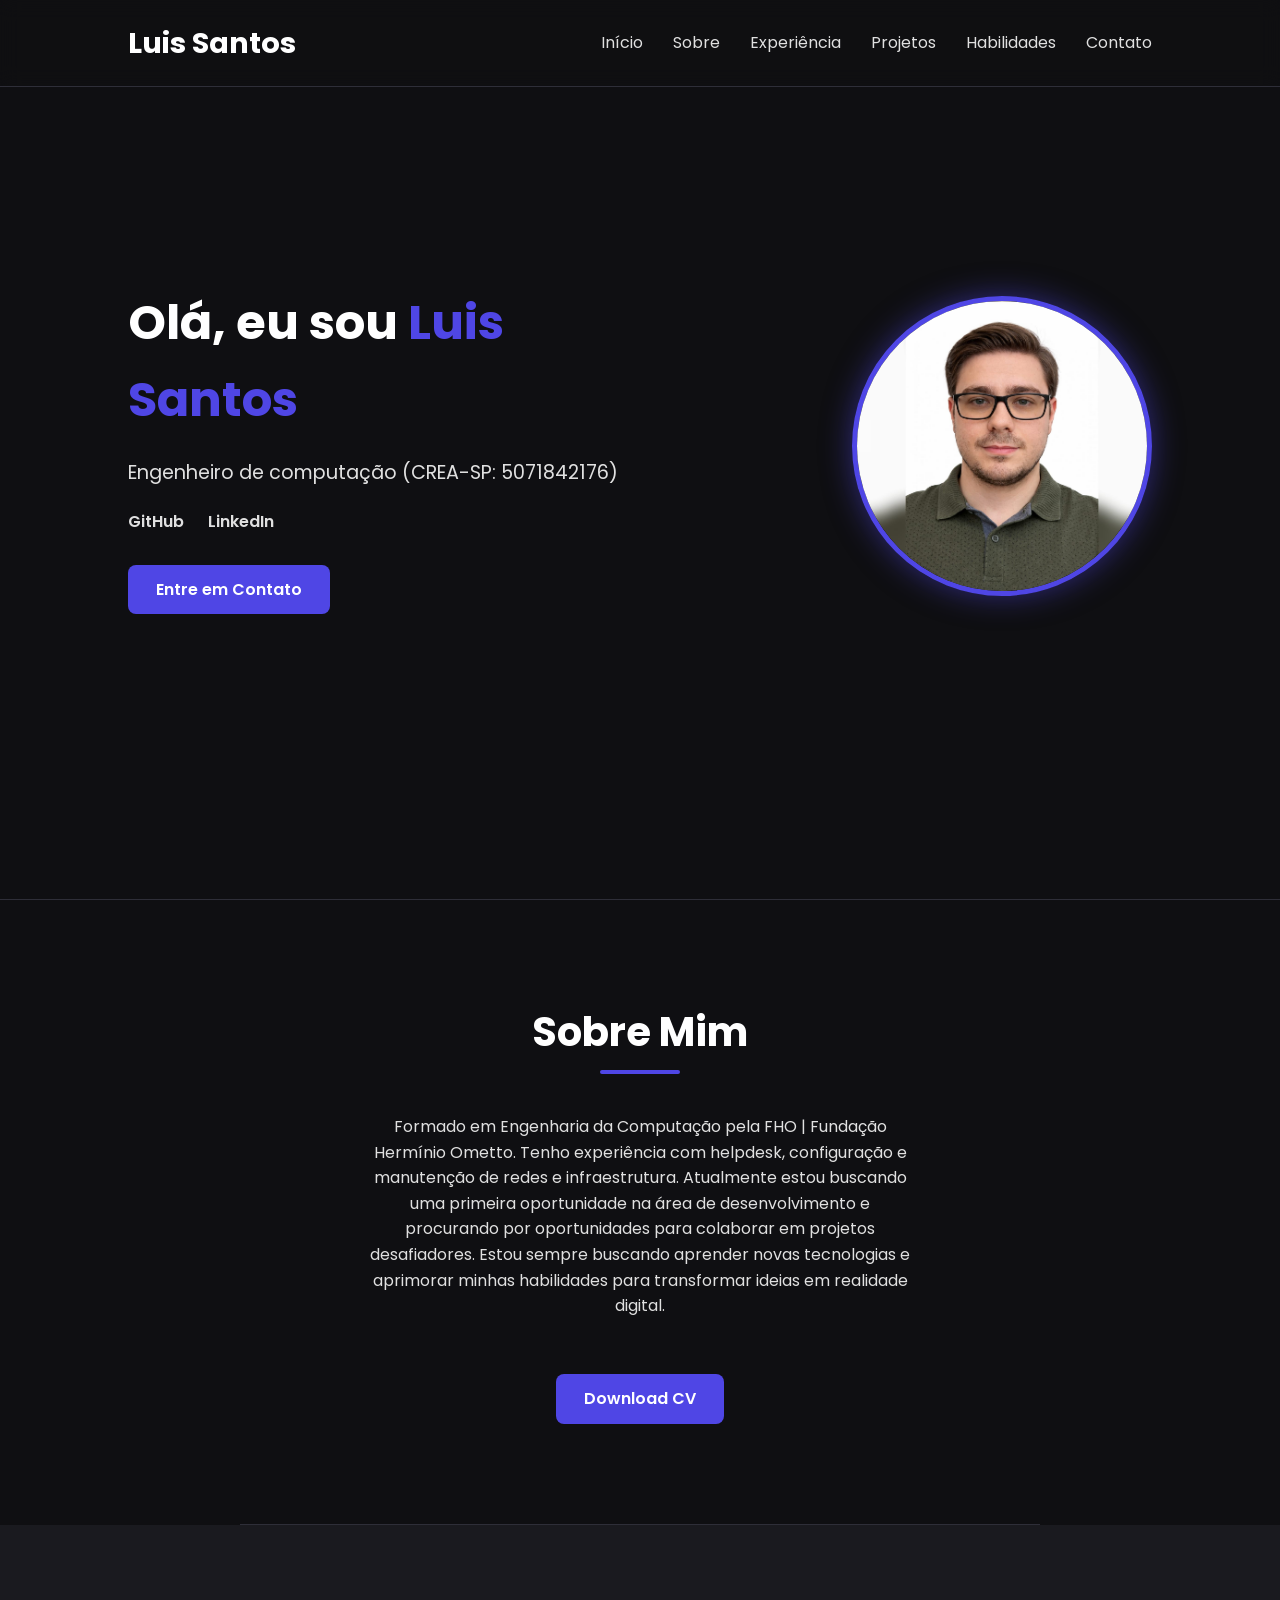
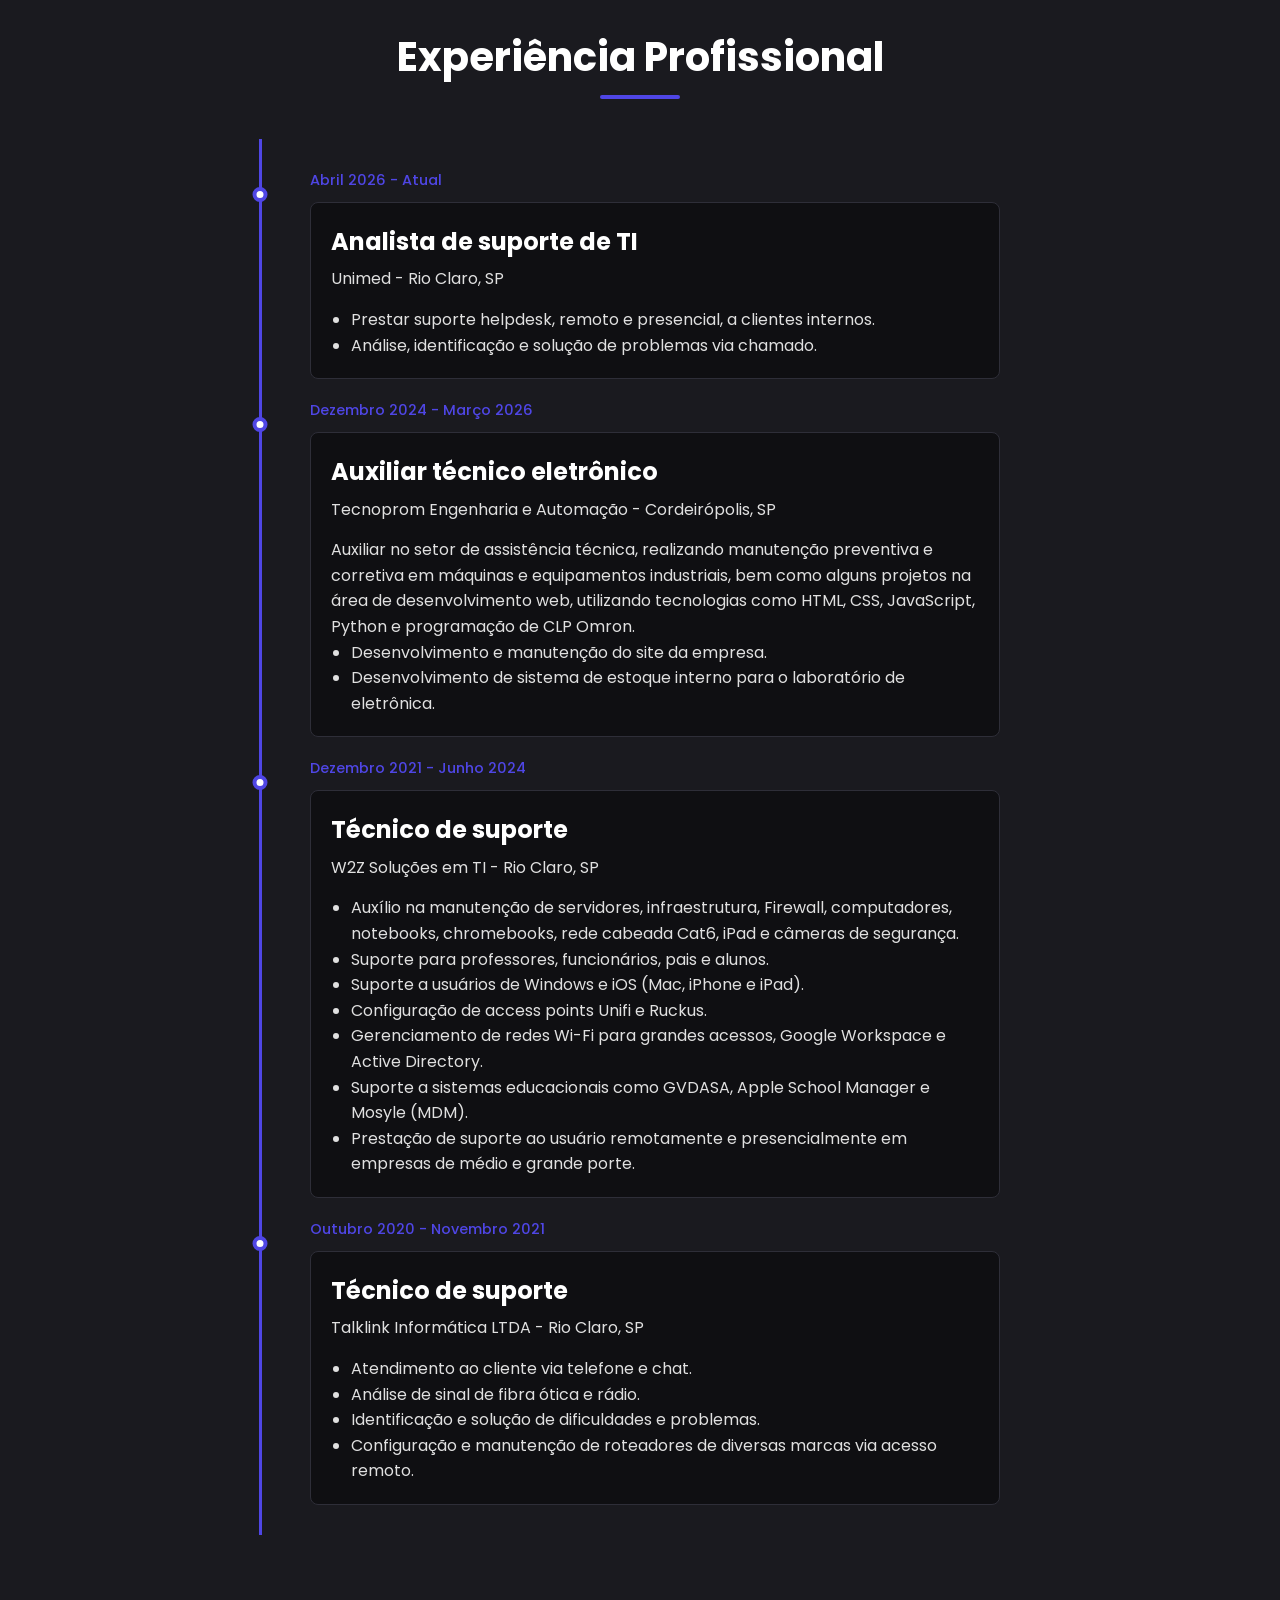
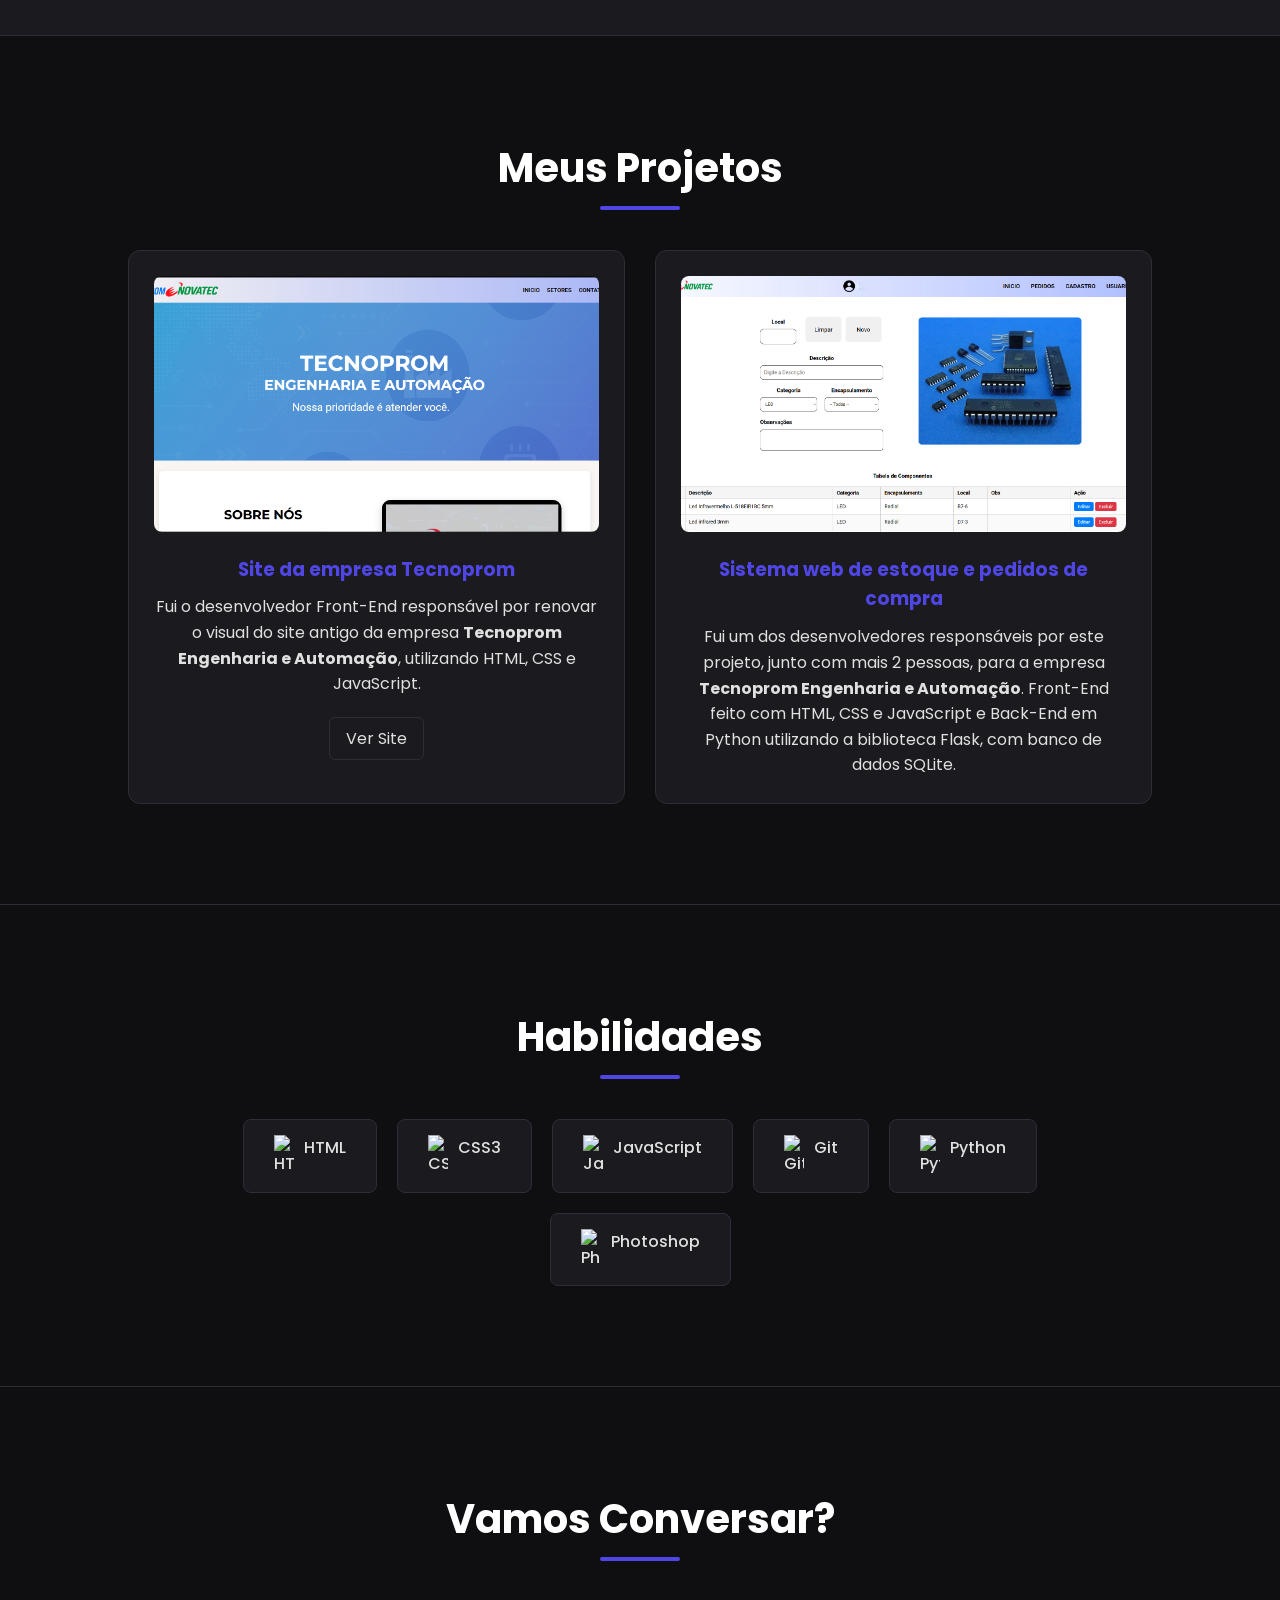
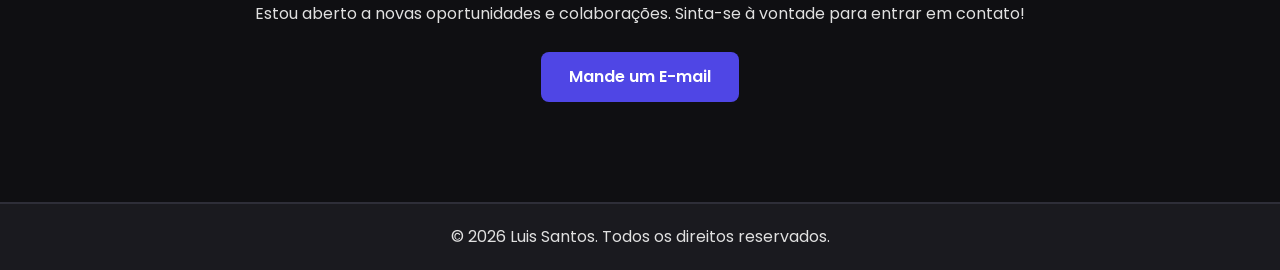
==== index.html @ fbeba706 "Acrescentar experiência e atualizar título do perfil" ====
<!DOCTYPE html>
<html lang="pt-BR">

<head>
    <meta charset="UTF-8">
    <meta name="viewport" content="width=device-width, initial-scale=1.0">
    <title>Portfólio de Luis Santos</title>
    <link rel="icon"
        href="data:image/svg+xml,<svg xmlns='http://www.w3.org/2000/svg' viewBox='0 0 100 100'><rect width='100' height='100' fill='%234f46e5'></rect><text x='50%' y='50%' dominant-baseline='middle' text-anchor='middle' font-size='50' font-family='Poppins, sans-serif' font-weight='600' fill='white'>LS</text></svg>">
    <link rel="stylesheet" href="style.css">
    <link rel="preconnect" href="https://fonts.googleapis.com">
    <link rel="preconnect" href="https://fonts.gstatic.com" crossorigin>
    <link href="https://fonts.googleapis.com/css2?family=Poppins:wght@300;400;600;700&display=swap" rel="stylesheet">
</head>

<body>

    <header>
        <nav>
            <a href="#" class="logo">Luis Santos</a>
            <div class="menu-toggle" id="mobile-menu">
                <span></span>
                <span></span>
                <span></span>
            </div>
            <ul class="nav-list" id="nav-list-mobile">
                <li><a href="#home">Início</a></li>
                <li><a href="#sobre">Sobre</a></li>
                <li><a href="#experiencia">Experiência</a></li>
                <li><a href="#projetos">Projetos</a></li>
                <li><a href="#habilidades">Habilidades</a></li>
                <li><a href="#contato">Contato</a></li>
            </ul>
        </nav>
    </header>

    <main>
        <section id="home" class="hero">
            <div class="hero-text">
                <h1>Olá, eu sou <span class="highlight">Luis Santos</span></h1>
                <p>Engenheiro de computação (CREA-SP: 5071842176)</p>
                <div class="social-links">
                    <a href="https://github.com/luishcsantos" target="_blank">GitHub</a>
                    <a href="https://www.linkedin.com/in/hcsantosluis" target="_blank">LinkedIn</a>
                </div>
                <a href="#contato" class="btn">Entre em Contato</a>
            </div>
            <div class="hero-image">
                <img src="assets/foto-perfil.jpeg" alt="Foto de [Seu Nome]">
            </div>
        </section>

        <section id="sobre">
            <h2>Sobre Mim</h2>
            <p>
                Formado em Engenharia da Computação pela FHO | Fundação Hermínio Ometto. Tenho experiência com helpdesk, configuração e manutenção de redes e infraestrutura. Atualmente estou buscando uma primeira oportunidade na área de desenvolvimento e procurando por oportunidades para colaborar em projetos desafiadores. Estou sempre buscando aprender novas tecnologias e aprimorar minhas habilidades para transformar ideias em realidade digital.
            </p><br>
            <a href="assets/Luis Henrique Christofoletti dos Santos - Currículo.pdf" download class="btn">
                Download CV
            </a>
        </section>

        <section id="experiencia">
            <h2>Experiência Profissional</h2>
            <div class="timeline">
                
                <!-- Unimed -->
                <div class="timeline-item">
                    <div class="timeline-dot"></div>
                    <div class="timeline-date">Abril 2026 - Atual</div>
                    <div class="timeline-content">
                        <h3>Analista de suporte de TI</h3>
                        <h4>Unimed - Rio Claro, SP</h4>
                        <p>
                            <ul>
                                <li>Prestar suporte helpdesk, remoto e presencial, a clientes internos.</li>
                                <li>Análise, identificação e solução de problemas via chamado.</li>
                            </ul>
                        </p>
                    </div>
                </div>

                <!-- Tecnoprom -->
                <div class="timeline-item">
                    <div class="timeline-dot"></div>
                    <div class="timeline-date">Dezembro 2024 - Março 2026</div>
                    <div class="timeline-content">
                        <h3>Auxiliar técnico eletrônico</h3>
                        <h4>Tecnoprom Engenharia e Automação - Cordeirópolis, SP</h4>
                        <p>
                            Auxiliar no setor de assistência técnica, realizando manutenção preventiva e corretiva em
                            máquinas e equipamentos industriais, bem como alguns projetos na área de desenvolvimento
                            web, utilizando tecnologias como HTML, CSS, JavaScript, Python e programação de CLP Omron.
                        <ul>
                            <li>Desenvolvimento e manutenção do site da empresa.</li>
                            <li>Desenvolvimento de sistema de estoque interno para o laboratório de eletrônica.</li>
                        </ul>
                        </p>
                    </div>
                </div>

                <!-- W2Z -->
                <div class="timeline-item">
                    <div class="timeline-dot"></div>
                    <div class="timeline-date">Dezembro 2021 - Junho 2024</div>
                    <div class="timeline-content">
                        <h3>Técnico de suporte</h3>
                        <h4>W2Z Soluções em TI - Rio Claro, SP</h4>
                        <p>
                        <ul>
                            <li>Auxílio na manutenção de servidores, infraestrutura, Firewall, computadores, notebooks,
                                chromebooks, rede cabeada Cat6, iPad e câmeras de segurança.</li>
                            <li>Suporte para professores, funcionários, pais e alunos.</li>
                            <li>Suporte a usuários de Windows e iOS (Mac, iPhone e iPad).</li>
                            <li>Configuração de access points Unifi e Ruckus.</li>
                            <li>Gerenciamento de redes Wi-Fi para grandes acessos, Google Workspace e Active Directory.
                            </li>
                            <li>Suporte a sistemas educacionais como GVDASA, Apple School Manager e Mosyle (MDM).</li>
                            <li>Prestação de suporte ao usuário remotamente e presencialmente em empresas de médio e
                                grande porte.</li>
                        </ul>
                        </p>
                    </div>
                </div>

                <!-- Talklink -->
                <div class="timeline-item">
                    <div class="timeline-dot"></div>
                    <div class="timeline-date">Outubro 2020 - Novembro 2021</div>
                    <div class="timeline-content">
                        <h3>Técnico de suporte</h3>
                        <h4>Talklink Informática LTDA - Rio Claro, SP</h4>
                        <p>
                        <ul>
                            <li>Atendimento ao cliente via telefone e chat.</li>
                            <li>Análise de sinal de fibra ótica e rádio.</li>
                            <li>Identificação e solução de dificuldades e problemas.</li>
                            <li>Configuração e manutenção de roteadores de diversas marcas via acesso remoto.</li>
                        </ul>
                        </p>
                    </div>
                </div>

            </div>
        </section>

        <section id="projetos">
            <h2>Meus Projetos</h2>
            <div class="projetos-grid">
                <div class="projeto-card">
                    <img src="assets/site_tecnoprom.png" alt="Site da empresa Tecnoprom">
                    <h3>Site da empresa Tecnoprom</h3>
                    <p>Fui o desenvolvedor Front-End responsável por renovar o visual do site antigo da empresa <strong>Tecnoprom Engenharia e Automação</strong>,
                        utilizando HTML, CSS e JavaScript.</p>
                    <div class="projeto-links">
                        <a href="https://tecnoprom.ind.br" target="_blank" class="btn-projeto">Ver Site</a>
                    </div>
                </div>

                <div class="projeto-card">
                    <img src="assets/sistema_estoque.png" alt="Sistema de estoque">
                    <h3>Sistema web de estoque e pedidos de compra</h3>
                    <p>Fui um dos desenvolvedores responsáveis por este projeto, junto com mais 2 pessoas, para a empresa <strong>Tecnoprom Engenharia e Automação</strong>. Front-End
                        feito com HTML, CSS e JavaScript e Back-End em Python utilizando a biblioteca Flask, com banco
                        de dados SQLite.</p>
                </div>

            </div>
        </section>

        <section id="habilidades">
            <h2>Habilidades</h2>
            <div class="habilidades-grid">
                <div class="habilidade-card">
                    <img align="left" alt="HTML" title="HTML" width="30px" style="padding-right: 10px;"
                        src="https://cdn.jsdelivr.net/gh/devicons/devicon@latest/icons/html5/html5-original.svg" />
                    HTML
                </div>
                <div class="habilidade-card">
                    <img align="left" alt="CSS" title="CSS" width="30px" style="padding-right: 10px;"
                        src="https://cdn.jsdelivr.net/gh/devicons/devicon@latest/icons/css3/css3-original.svg" />
                    CSS3
                </div>
                <div class="habilidade-card">
                    <img align="left" alt="JavaScript" title="JavaScript" width="30px" style="padding-right: 10px;"
                        src="https://cdn.jsdelivr.net/gh/devicons/devicon@latest/icons/javascript/javascript-original.svg" />
                    JavaScript
                </div>
                <div class="habilidade-card">
                    <img align="left" alt="Git" title="Git" width="30px" style="padding-right: 10px;"
                        src="https://cdn.jsdelivr.net/gh/devicons/devicon@latest/icons/git/git-original.svg" />
                    Git
                </div>
                <div class="habilidade-card">
                    <img align="left" alt="Python" title="Python" width="30px" style="padding-right: 10px;"
                        src="https://cdn.jsdelivr.net/gh/devicons/devicon@latest/icons/python/python-original.svg" />
                    Python
                </div>
                <div class="habilidade-card">
                    <img align="left" alt="Photoshop" title="Photoshop" width="30px" style="padding-right: 10px;"
                        src="https://cdn.jsdelivr.net/gh/devicons/devicon@latest/icons/photoshop/photoshop-original.svg" />
                    Photoshop
                </div>
            </div>
        </section>

        <section id="contato">
            <h2>Vamos Conversar?</h2>
            <p>Estou aberto a novas oportunidades e colaborações. Sinta-se à vontade para entrar em contato!</p><br>
            <a href="mailto:hcsantosluis@gmail.com" class="btn">Mande um E-mail</a>
        </section>
    </main>

    <footer>
        <p>&copy; 2026 Luis Santos. Todos os direitos reservados.</p>
    </footer>

    <script src="script.js"></script>
</body>

</html>
---- style.css ----
/* ---- VARIÁVEIS DE CORES - MUDE AQUI PARA MUDAR O SITE TODO! ---- */
:root {
    --cor-fundo: #0f0f12;
    --cor-texto: #e0e0e0;
    --cor-primaria: #4f46e5;
    --cor-card: #1a1a1f;
    --cor-borda: #2e2e38;
}

/* ---- RESET E CONFIGURAÇÕES GLOBAIS ---- */
* {
    margin: 0;
    padding: 0;
    box-sizing: border-box;
}

html {
    scroll-behavior: smooth;
}

body {
    font-family: 'Poppins', sans-serif;
    background-color: var(--cor-fundo);
    color: var(--cor-texto);
    line-height: 1.6;
}

body.no-scroll {
    overflow: hidden;
}

/* ---- LAYOUT GERAL E SEÇÕES ---- */
section {
    padding: 100px 10%;
    border-bottom: 1px solid var(--cor-borda);
}

h1,
h2,
h3 {
    color: #ffffff;
}

h1 {
    font-size: 3rem;
}

h2 {
    font-size: 2.5rem;
    text-align: center;
    margin-bottom: 50px;
    position: relative;
}

h2::after {
    content: '';
    position: absolute;
    bottom: -10px;
    left: 50%;
    transform: translateX(-50%);
    width: 80px;
    height: 4px;
    background-color: var(--cor-primaria);
    border-radius: 2px;
}

/* ---- CABEÇALHO E NAVEGAÇÃO ---- */
header {
    position: fixed;
    width: 100%;
    top: 0;
    left: 0;
    z-index: 1000;
    padding: 20px 10%;
    background: rgba(15, 15, 18, 0.8);
    backdrop-filter: blur(10px);
    border-bottom: 1px solid var(--cor-borda);
}

nav {
    display: flex;
    justify-content: space-between;
    align-items: center;
}

nav .logo {
    font-size: 1.8rem;
    font-weight: 700;
    text-decoration: none;
    color: white;
}

nav .nav-list {
    list-style: none;
    display: flex;
    gap: 30px;
}

nav .nav-list a {
    text-decoration: none;
    color: var(--cor-texto);
    font-weight: 400;
    transition: color 0.3s ease;
}

nav .nav-list a:hover {
    color: var(--cor-primaria);
}

.menu-toggle {
    display: none; 
    width: 30px;
    height: 24px;
    position: relative;
    cursor: pointer;
    z-index: 1001; 
    flex-direction: column;
    justify-content: space-between;
}

.menu-toggle span {
    display: block;
    width: 100%;
    height: 3px;
    background-color: var(--cor-primaria);
    border-radius: 3px;
    transition: all 0.3s ease-in-out;
}

.nav-list.active {
    transform: translateX(0);
}

.menu-toggle.active span:nth-child(1) {
    transform: rotate(45deg) translate(7px, 7px);
}

.menu-toggle.active span:nth-child(2) {
    opacity: 0;
}

.menu-toggle.active span:nth-child(3) {
    transform: rotate(-45deg) translate(7px, -7px);
}

/* ---- SEÇÃO INICIAL (HERO) ---- */
.hero {
    display: flex;
    align-items: center;
    justify-content: space-between;
    min-height: 100vh;
    gap: 2rem;
}

.hero-text {
    max-width: 50%;
}

.hero-text .highlight {
    color: var(--cor-primaria);
}

.hero-text p {
    font-size: 1.2rem;
    margin: 20px 0;
}

.social-links {
    margin-bottom: 30px;
}

.social-links a {
    text-decoration: none;
    color: var(--cor-texto);
    margin-right: 20px;
    font-weight: 600;
    border-bottom: 2px solid transparent;
    transition: all 0.3s ease;
}

.social-links a:hover {
    color: var(--cor-primaria);
    border-bottom-color: var(--cor-primaria);
}

.btn {
    display: inline-block;
    padding: 12px 28px;
    background: var(--cor-primaria);
    color: white;
    text-decoration: none;
    border-radius: 8px;
    font-weight: 600;
    transition: transform 0.3s ease, box-shadow 0.3s ease;
}

.btn:hover {
    transform: translateY(-3px);
    box-shadow: 0 10px 20px rgba(79, 70, 229, 0.3);
}

.hero-image img {
    width: 300px;
    height: 300px;
    border-radius: 50%;
    object-fit: cover;
    border: 5px solid var(--cor-primaria);
    box-shadow: 0 0 30px rgba(79, 70, 229, 0.5);
}

/* ---- SEÇÃO SOBRE ---- */
#sobre {
    text-align: center;
    max-width: 800px;
    margin: auto;
}
#sobre p {
    margin-bottom: 30px; 
}

/* ---- SEÇÃO PROJETOS ---- */
.projetos-grid {
    display: grid;
    grid-template-columns: repeat(auto-fit, minmax(300px, 1fr));
    gap: 30px;
}

.projeto-card {
    background: var(--cor-card);
    border: 1px solid var(--cor-borda);
    border-radius: 12px;
    padding: 25px;
    text-align: center;
    transition: transform 0.3s ease, box-shadow 0.3s ease;
}

.projeto-card:hover {
    transform: translateY(-10px);
    box-shadow: 0 15px 30px rgba(0, 0, 0, 0.2);
}

.projeto-card img {
    width: 100%;
    height: 16rem;
    object-fit: cover;
    border-radius: 8px;
    margin-bottom: 15px;
}

.projeto-card h3 {
    margin-bottom: 10px;
    color: var(--cor-primaria);
}

.projeto-links {
    margin-top: 20px;
    display: flex;
    justify-content: center;
    gap: 15px;
}

.btn-projeto {
    padding: 8px 16px;
    text-decoration: none;
    color: var(--cor-texto);
    background: transparent;
    border: 1px solid var(--cor-borda);
    border-radius: 6px;
    transition: background-color 0.3s, color 0.3s;
}

.btn-projeto:hover {
    background-color: var(--cor-primaria);
    border-color: var(--cor-primaria);
    color: white;
}

/* ---- SEÇÃO HABILIDADES ---- */
.habilidades-grid {
    display: flex;
    flex-wrap: wrap;
    justify-content: center;
    gap: 20px;
    max-width: 800px;
    margin: auto;
}

.habilidade-card {
    background: var(--cor-card);
    padding: 15px 30px;
    border-radius: 8px;
    border: 1px solid var(--cor-borda);
    font-weight: 500;
    transition: background-color 0.3s;
}

.habilidade-card:hover {
    background-color: var(--cor-primaria);
    color: white;
}

/* ---- SEÇÃO CONTATO E FOOTER ---- */
#contato {
    text-align: center;
}

footer {
    text-align: center;
    padding: 20px;
    background-color: var(--cor-card);
    border-top: 1px solid var(--cor-borda);
}

/* ---- SEÇÃO EXPERIÊNCIA (TIMELINE) ---- */
#experiencia {
    background-color: var(--cor-card);
}

.timeline {
    position: relative;
    max-width: 800px;
    margin: 0 auto;
    padding: 20px 0;
}

.timeline::after {
    content: '';
    position: absolute;
    width: 3px;
    background-color: var(--cor-primaria);
    top: 0;
    bottom: 0;
    left: 20px;
    margin-left: -1.5px;
}

.timeline-item {
    padding: 10px 40px;
    position: relative;
    background-color: inherit;
    width: 100%;
    padding-left: 70px;
}

.timeline-dot {
    content: '';
    position: absolute;
    width: 15px;
    height: 15px;
    background-color: white;
    border: 4px solid var(--cor-primaria);
    top: 28px;
    left: 20px;
    border-radius: 50%;
    z-index: 1;
    transform: translateX(-50%);
}

.timeline-date {
    font-size: 0.9rem;
    font-weight: 500;
    color: var(--cor-primaria);
    margin-bottom: 10px;
}

.timeline-content {
    padding: 20px;
    background-color: var(--cor-fundo);
    border: 1px solid var(--cor-borda);
    border-radius: 8px;
}

.timeline-content h3 {
    font-size: 1.5rem;
    margin-bottom: 5px;
}

.timeline-content h4 {
    font-size: 1rem;
    color: var(--cor-texto);
    margin-bottom: 15px;
    font-weight: 400;
}

.timeline-content ul {
    list-style-type: disc;
    padding-left: 20px;
}

/* ---- RESPONSIVIDADE (PARA CELULARES) ---- */
@media (max-width: 768px) {
    h1 {
        font-size: 2.2rem;
    }

    .hero {
        flex-direction: column-reverse;
        text-align: center;
        padding-top: 120px;
    }

    .hero-text {
        max-width: 100%;
    }

    .hero-image img {
        width: 200px;
        height: 200px;
    }

    .menu-toggle {
        display: flex;
    }

    .nav-list {
        position: fixed;
        top: 0;
        right: 0;
        width: 70%;
        height: 100vh;
        background-color: var(--cor-card);
        flex-direction: column;
        justify-content: center;
        align-items: center;
        transform: translateX(100%);
        transition: transform 0.3s ease-in-out;
        padding-top: 1rem;
        box-shadow: -5px 0 15px rgba(0, 0, 0, 0.3);
        border-left: 1px solid var(--cor-borda);
    }

    .nav-list li {
        margin: 1rem 0;
    }

    .nav-list a {
        font-size: 1.5rem;
        color: white;
    }

    header {
        padding: 15px 5%;
    }
    nav {
        justify-content: space-between;
    }

    .timeline::after {
        left: 20px;
    }

    .timeline-item {
        width: 100%;
        padding-left: 50px;
        padding-right: 15px;
    }

    .timeline-dot {
        left: 15px;
    }
}
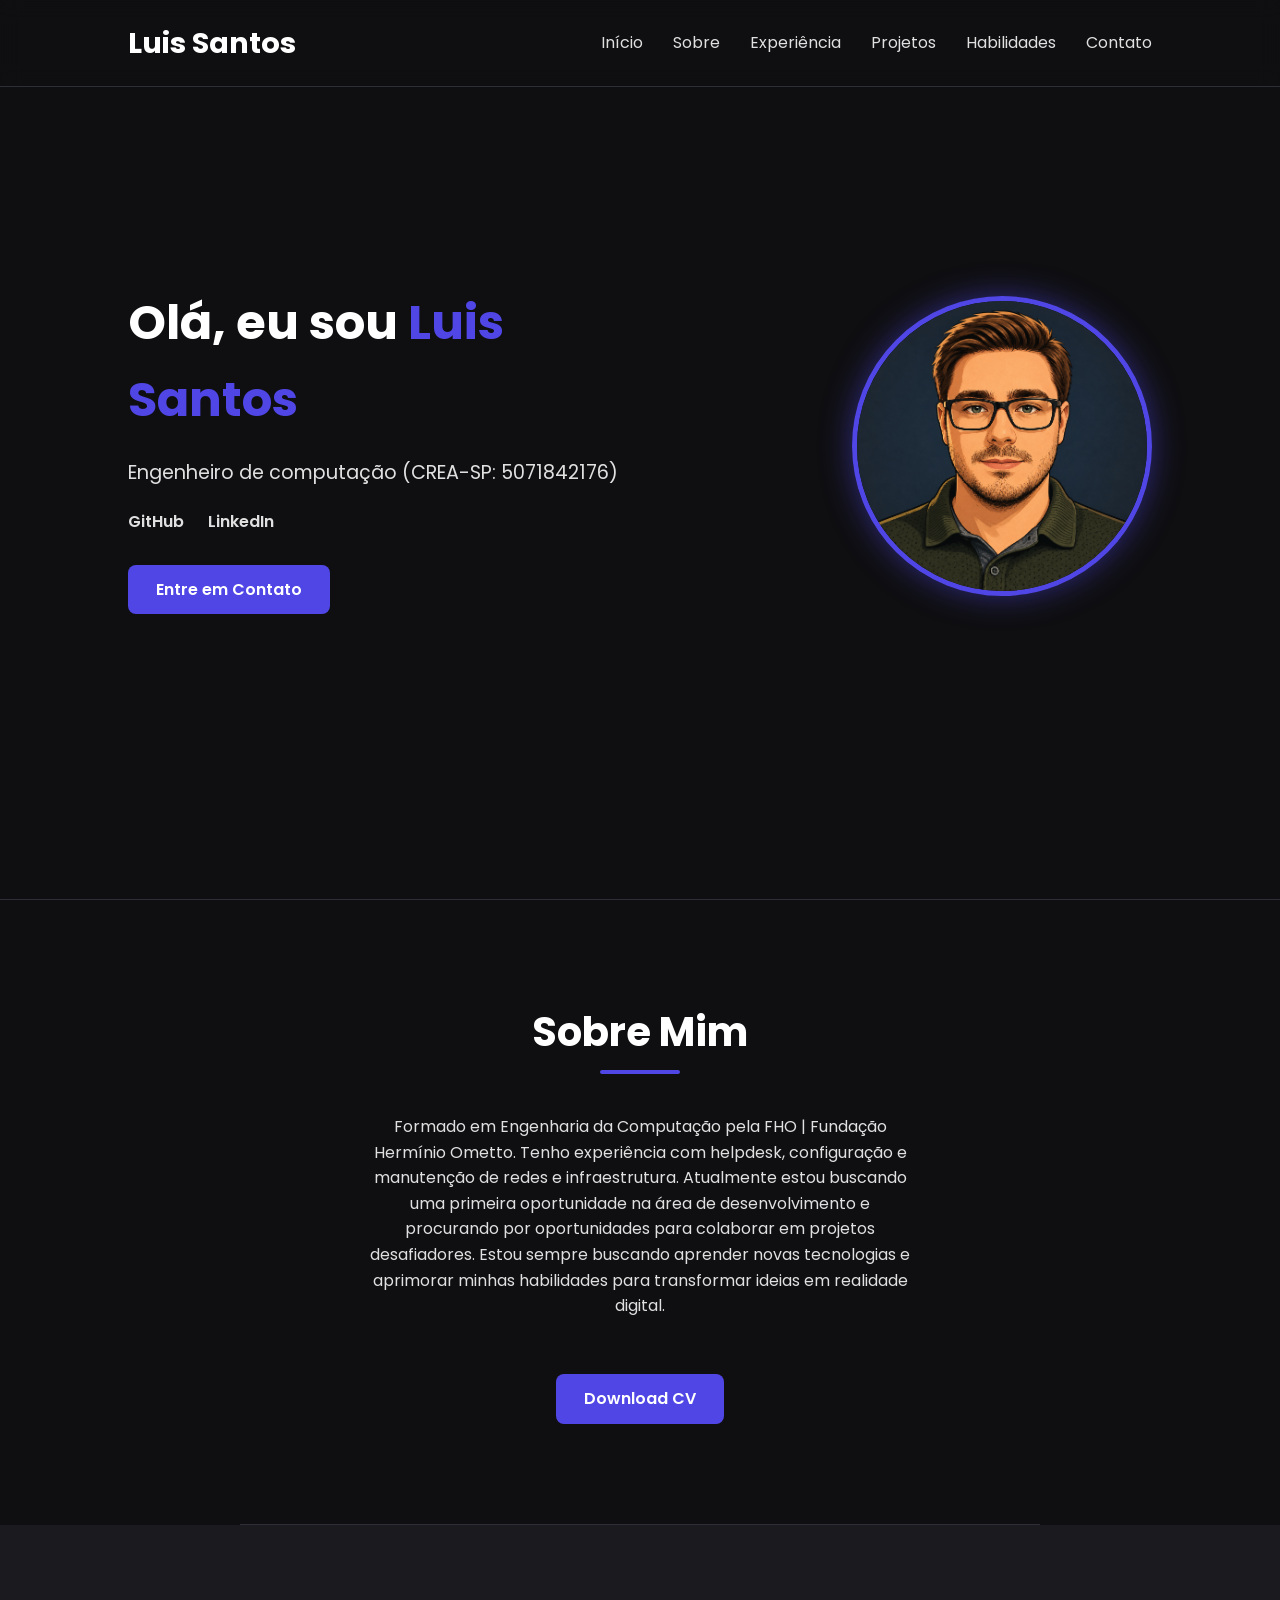
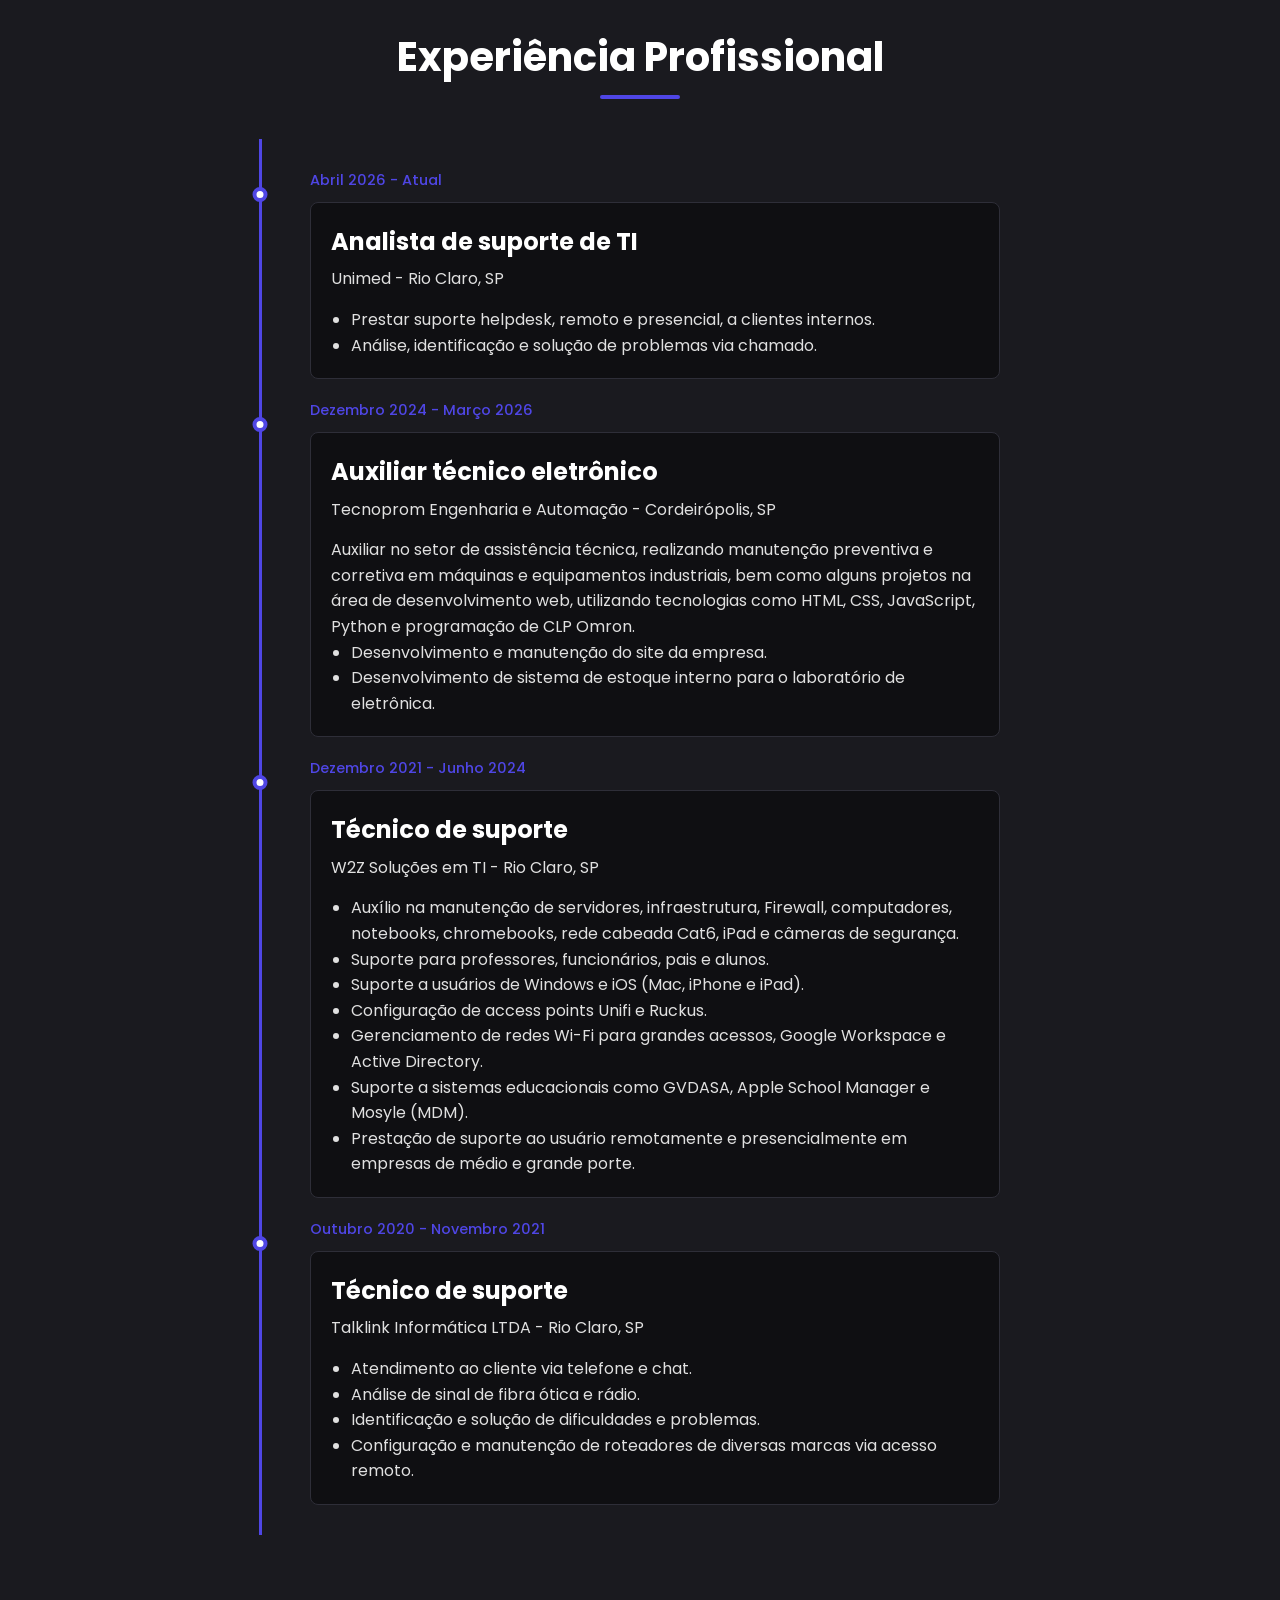
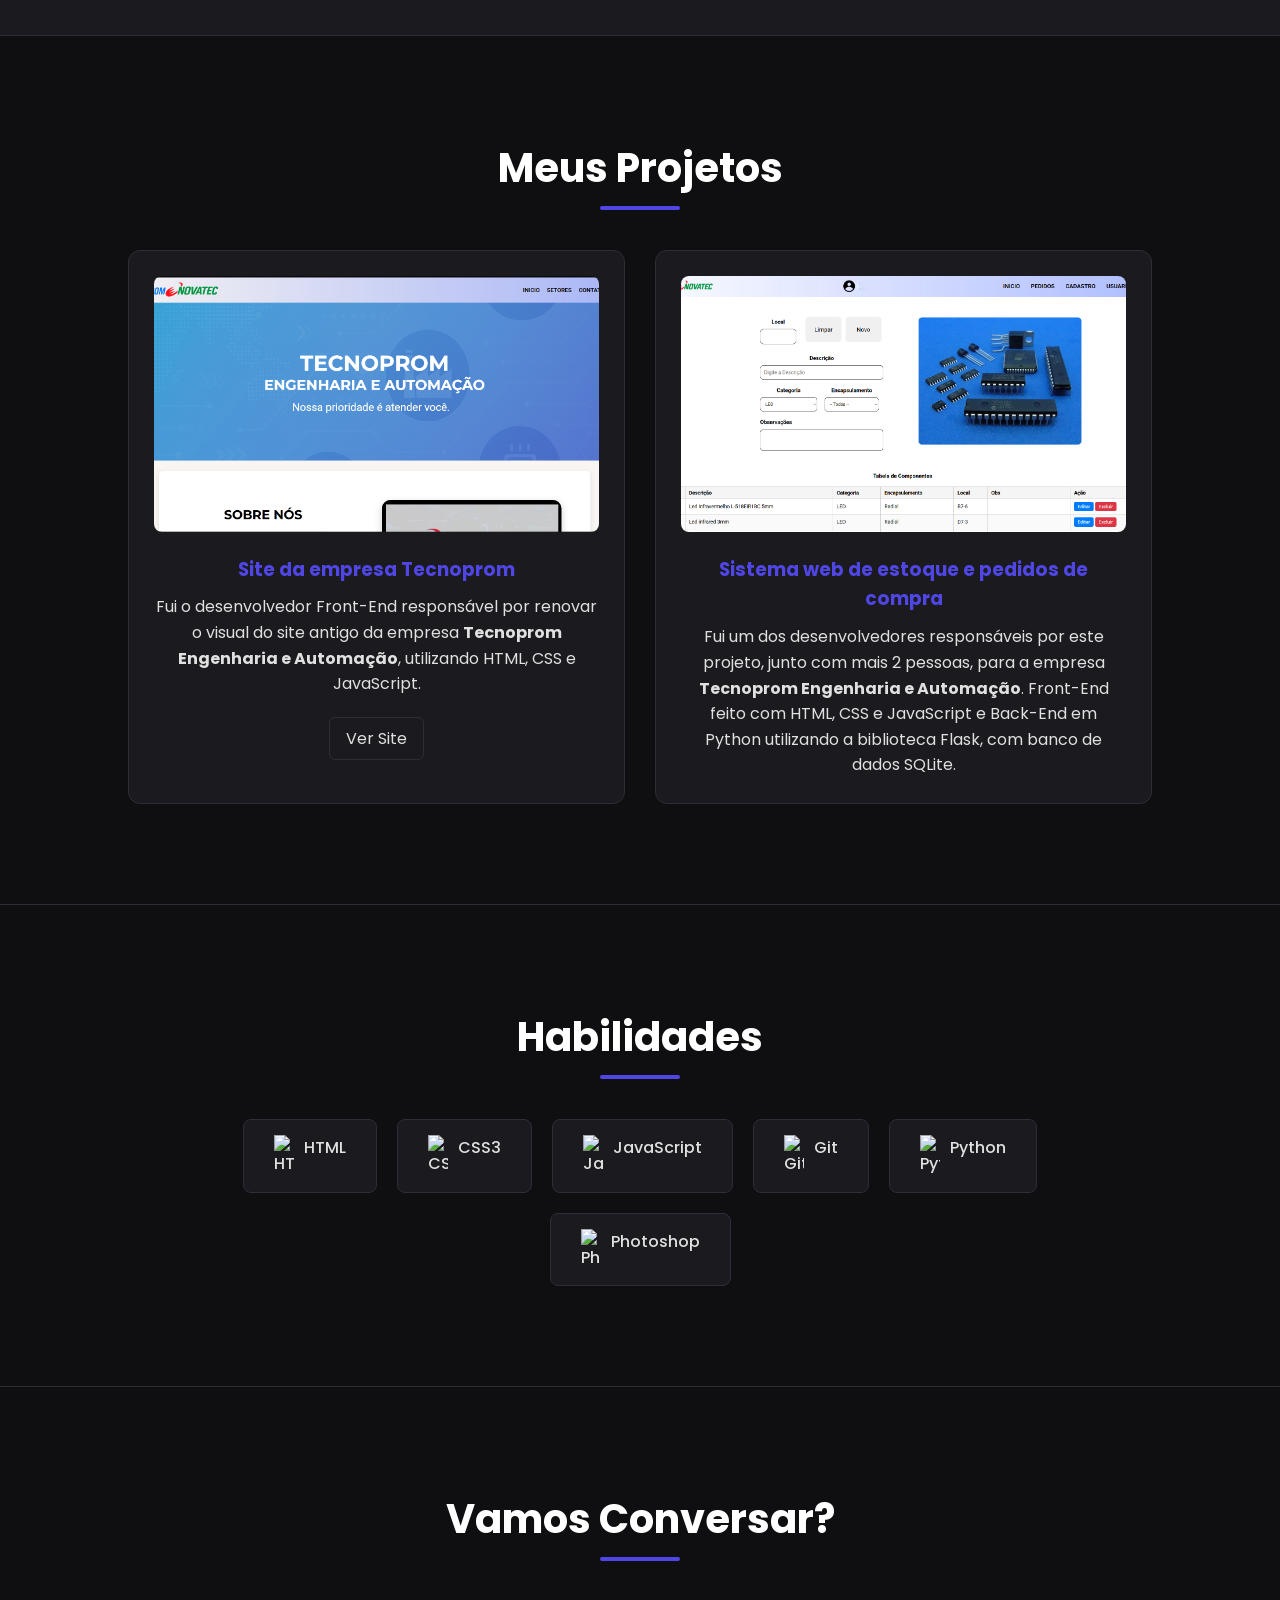
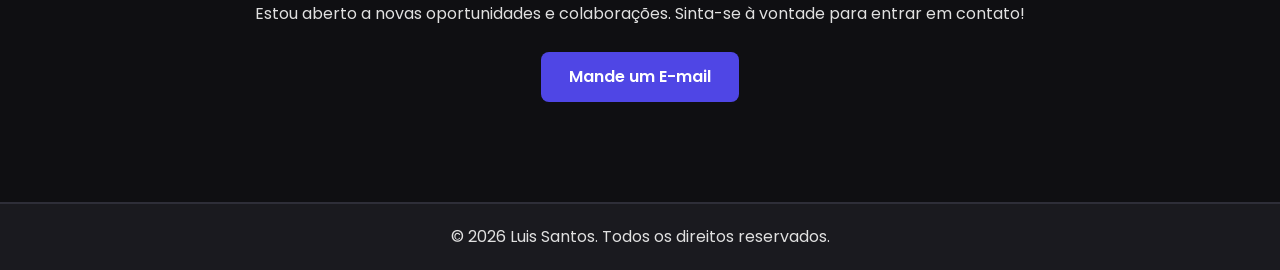
==== commit 88792361: "Atualizada foto do perfil" ====
--- a/index.html
+++ b/index.html
@@ -46,7 +46,7 @@
                 <a href="#contato" class="btn">Entre em Contato</a>
             </div>
             <div class="hero-image">
-                <img src="assets/foto-perfil.jpeg" alt="Foto de [Seu Nome]">
+                <img src="assets/foto-perfil.png" alt="Foto de [Seu Nome]">
             </div>
         </section>
 
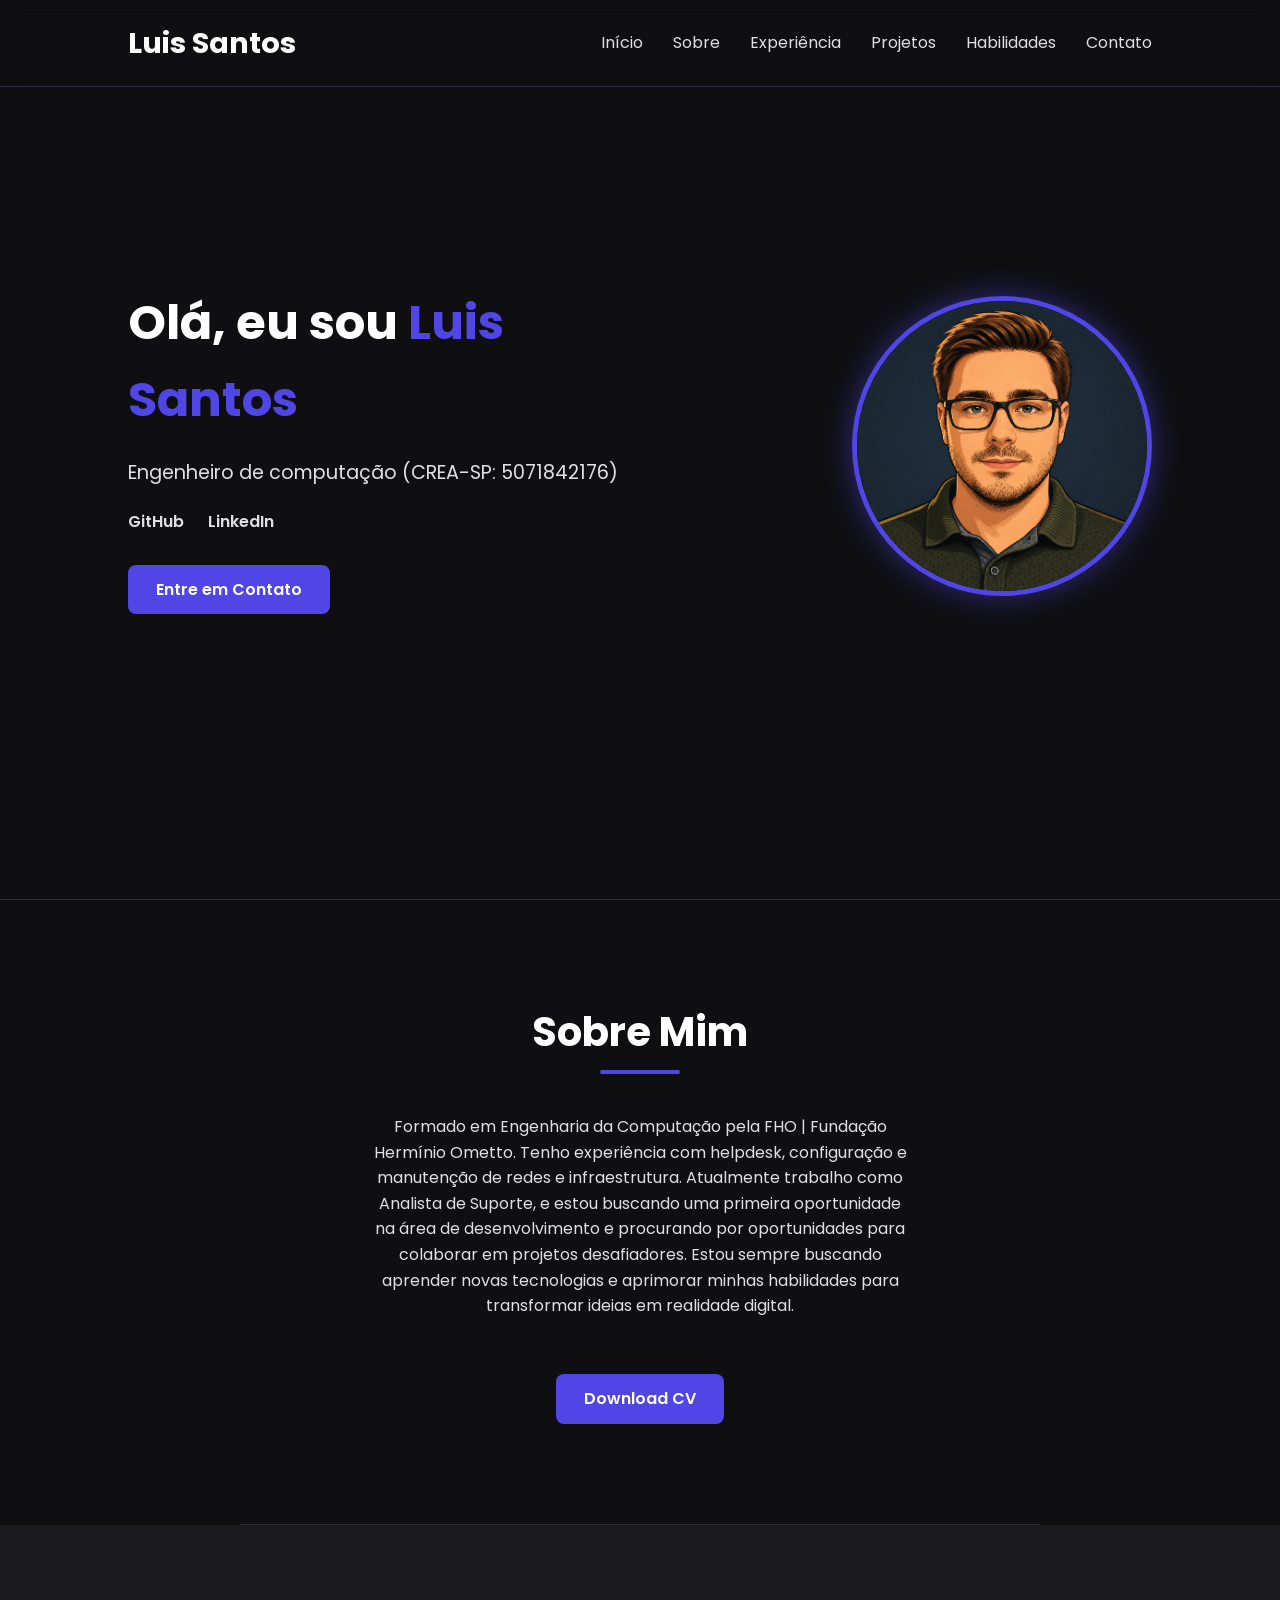
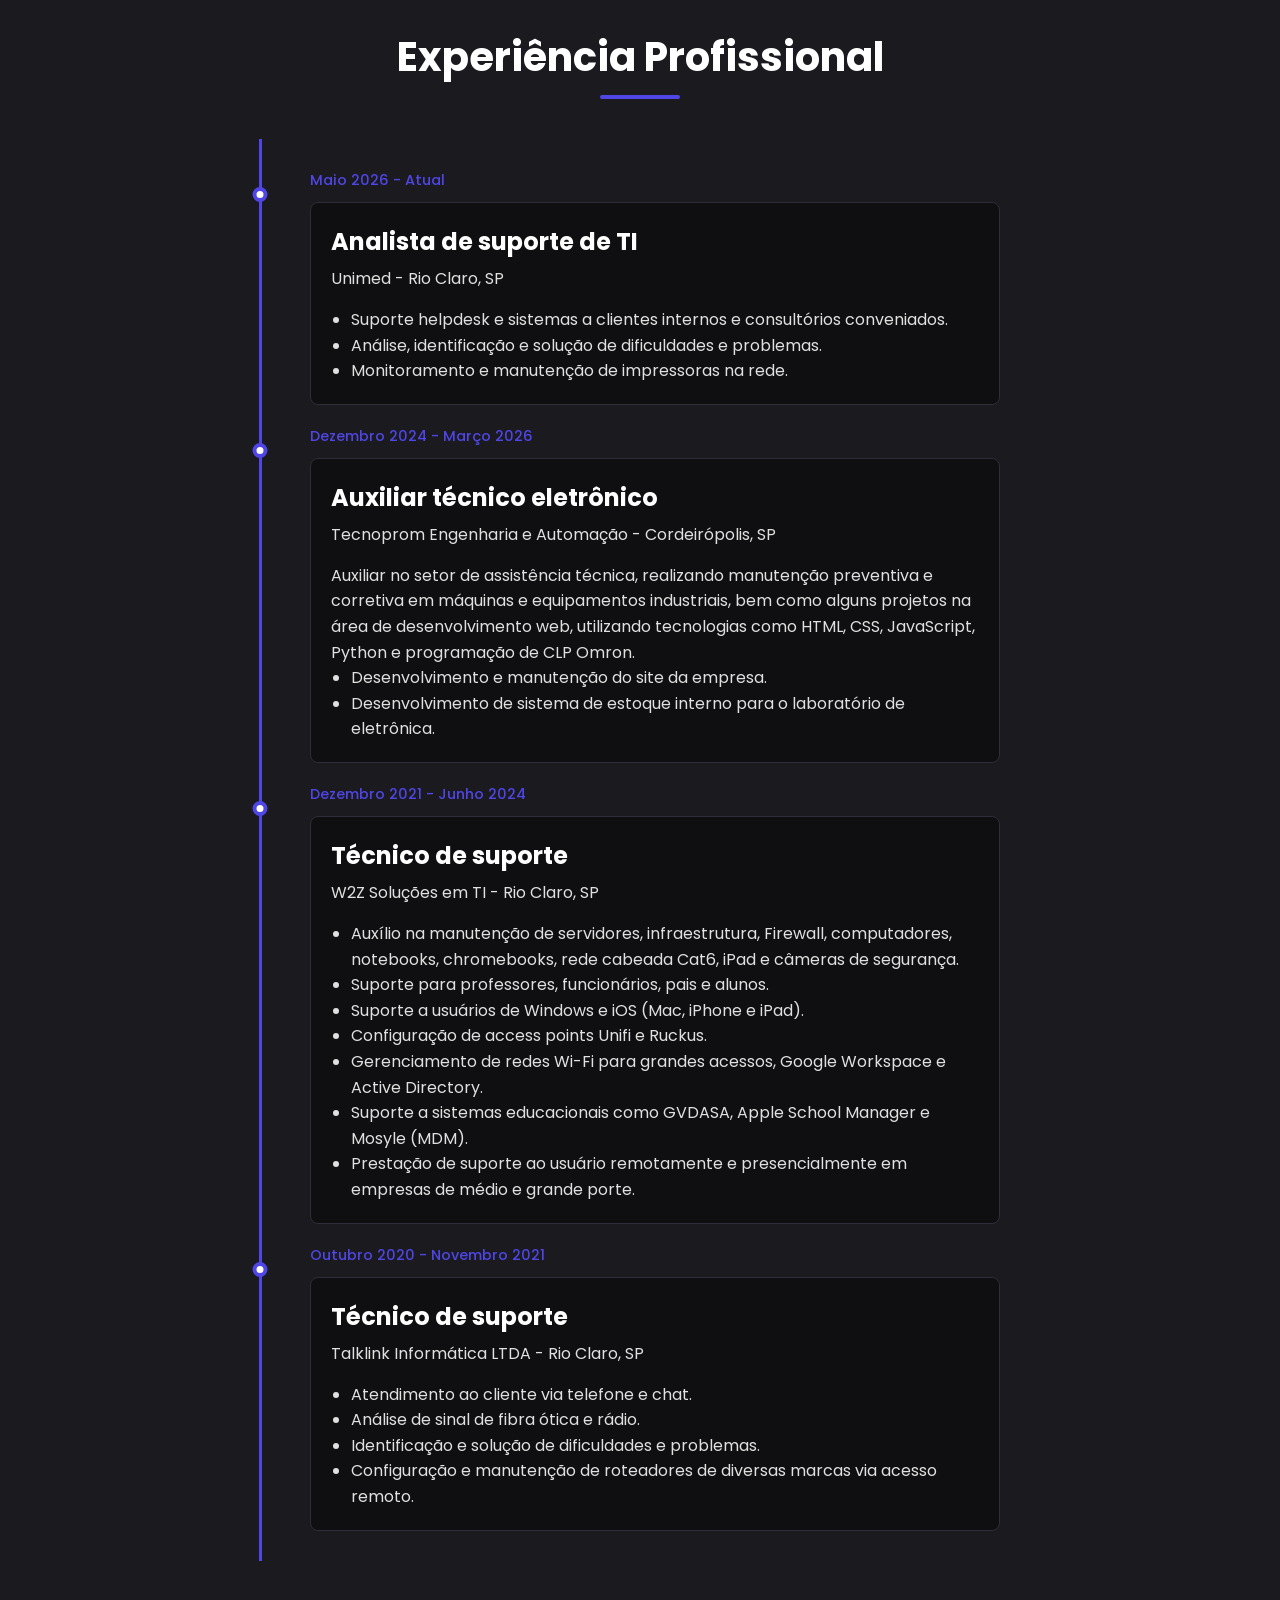
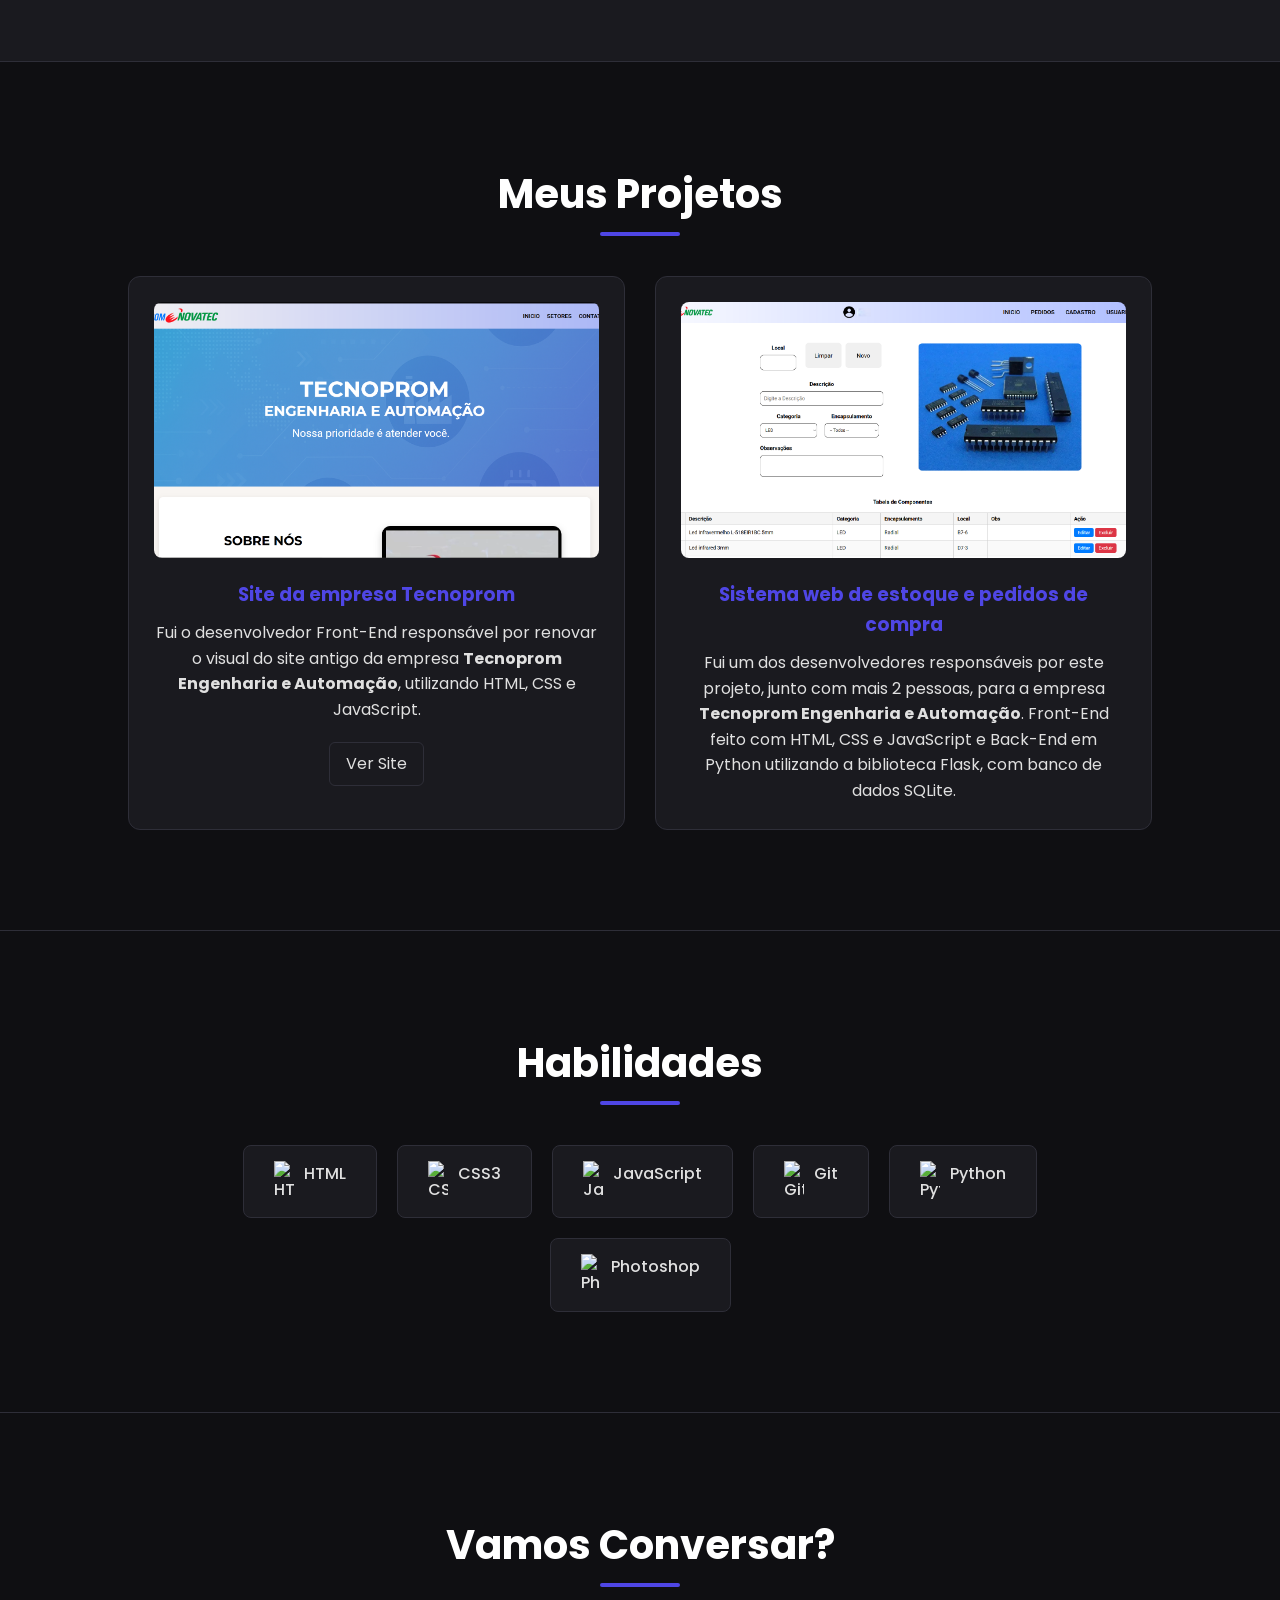
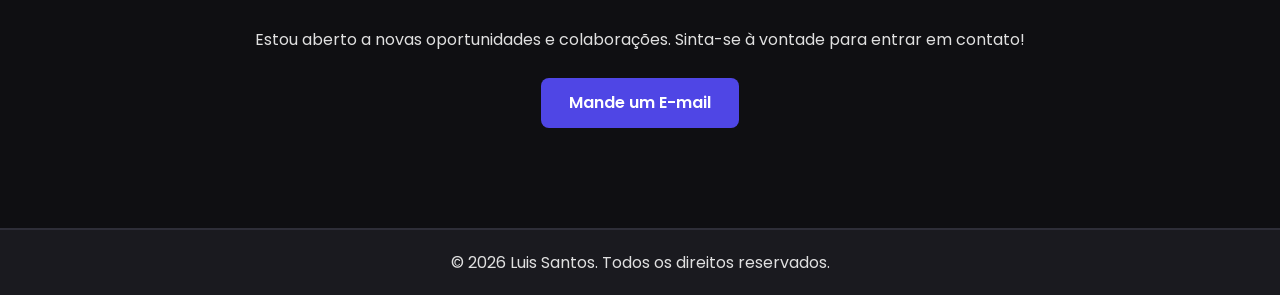
==== commit 3a59d225: "Ajustes experiência Unimed" ====
--- a/index.html
+++ b/index.html
@@ -53,7 +53,7 @@
         <section id="sobre">
             <h2>Sobre Mim</h2>
             <p>
-                Formado em Engenharia da Computação pela FHO | Fundação Hermínio Ometto. Tenho experiência com helpdesk, configuração e manutenção de redes e infraestrutura. Atualmente estou buscando uma primeira oportunidade na área de desenvolvimento e procurando por oportunidades para colaborar em projetos desafiadores. Estou sempre buscando aprender novas tecnologias e aprimorar minhas habilidades para transformar ideias em realidade digital.
+                Formado em Engenharia da Computação pela FHO | Fundação Hermínio Ometto. Tenho experiência com helpdesk, configuração e manutenção de redes e infraestrutura. Atualmente trabalho como Analista de Suporte, e estou buscando uma primeira oportunidade na área de desenvolvimento e procurando por oportunidades para colaborar em projetos desafiadores. Estou sempre buscando aprender novas tecnologias e aprimorar minhas habilidades para transformar ideias em realidade digital.
             </p><br>
             <a href="assets/Luis Henrique Christofoletti dos Santos - Currículo.pdf" download class="btn">
                 Download CV
@@ -67,14 +67,15 @@
                 <!-- Unimed -->
                 <div class="timeline-item">
                     <div class="timeline-dot"></div>
-                    <div class="timeline-date">Abril 2026 - Atual</div>
+                    <div class="timeline-date">Maio 2026 - Atual</div>
                     <div class="timeline-content">
                         <h3>Analista de suporte de TI</h3>
                         <h4>Unimed - Rio Claro, SP</h4>
                         <p>
                             <ul>
-                                <li>Prestar suporte helpdesk, remoto e presencial, a clientes internos.</li>
-                                <li>Análise, identificação e solução de problemas via chamado.</li>
+                                <li>Suporte helpdesk e sistemas a clientes internos e consultórios conveniados.</li>
+                                <li>Análise, identificação e solução de dificuldades e problemas.</li>
+                                <li>Monitoramento e manutenção de impressoras na rede.</li>
                             </ul>
                         </p>
                     </div>
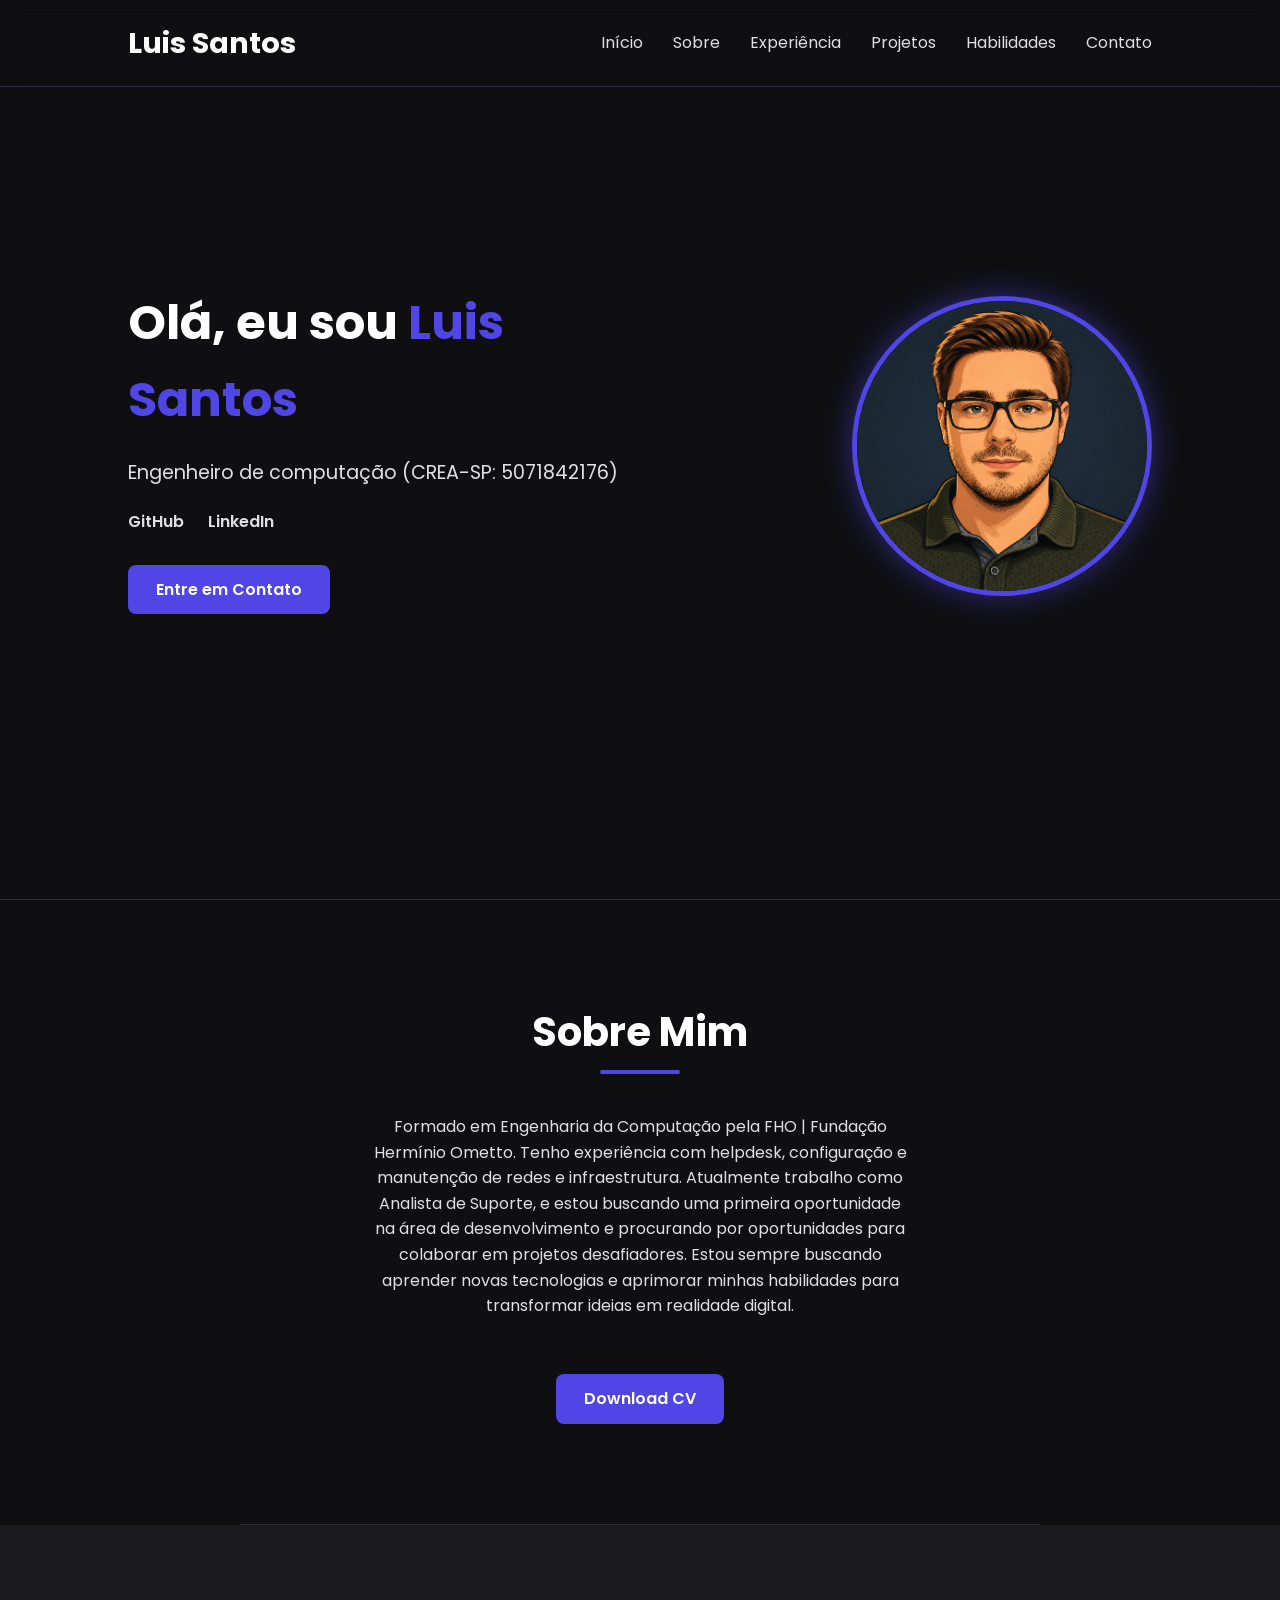
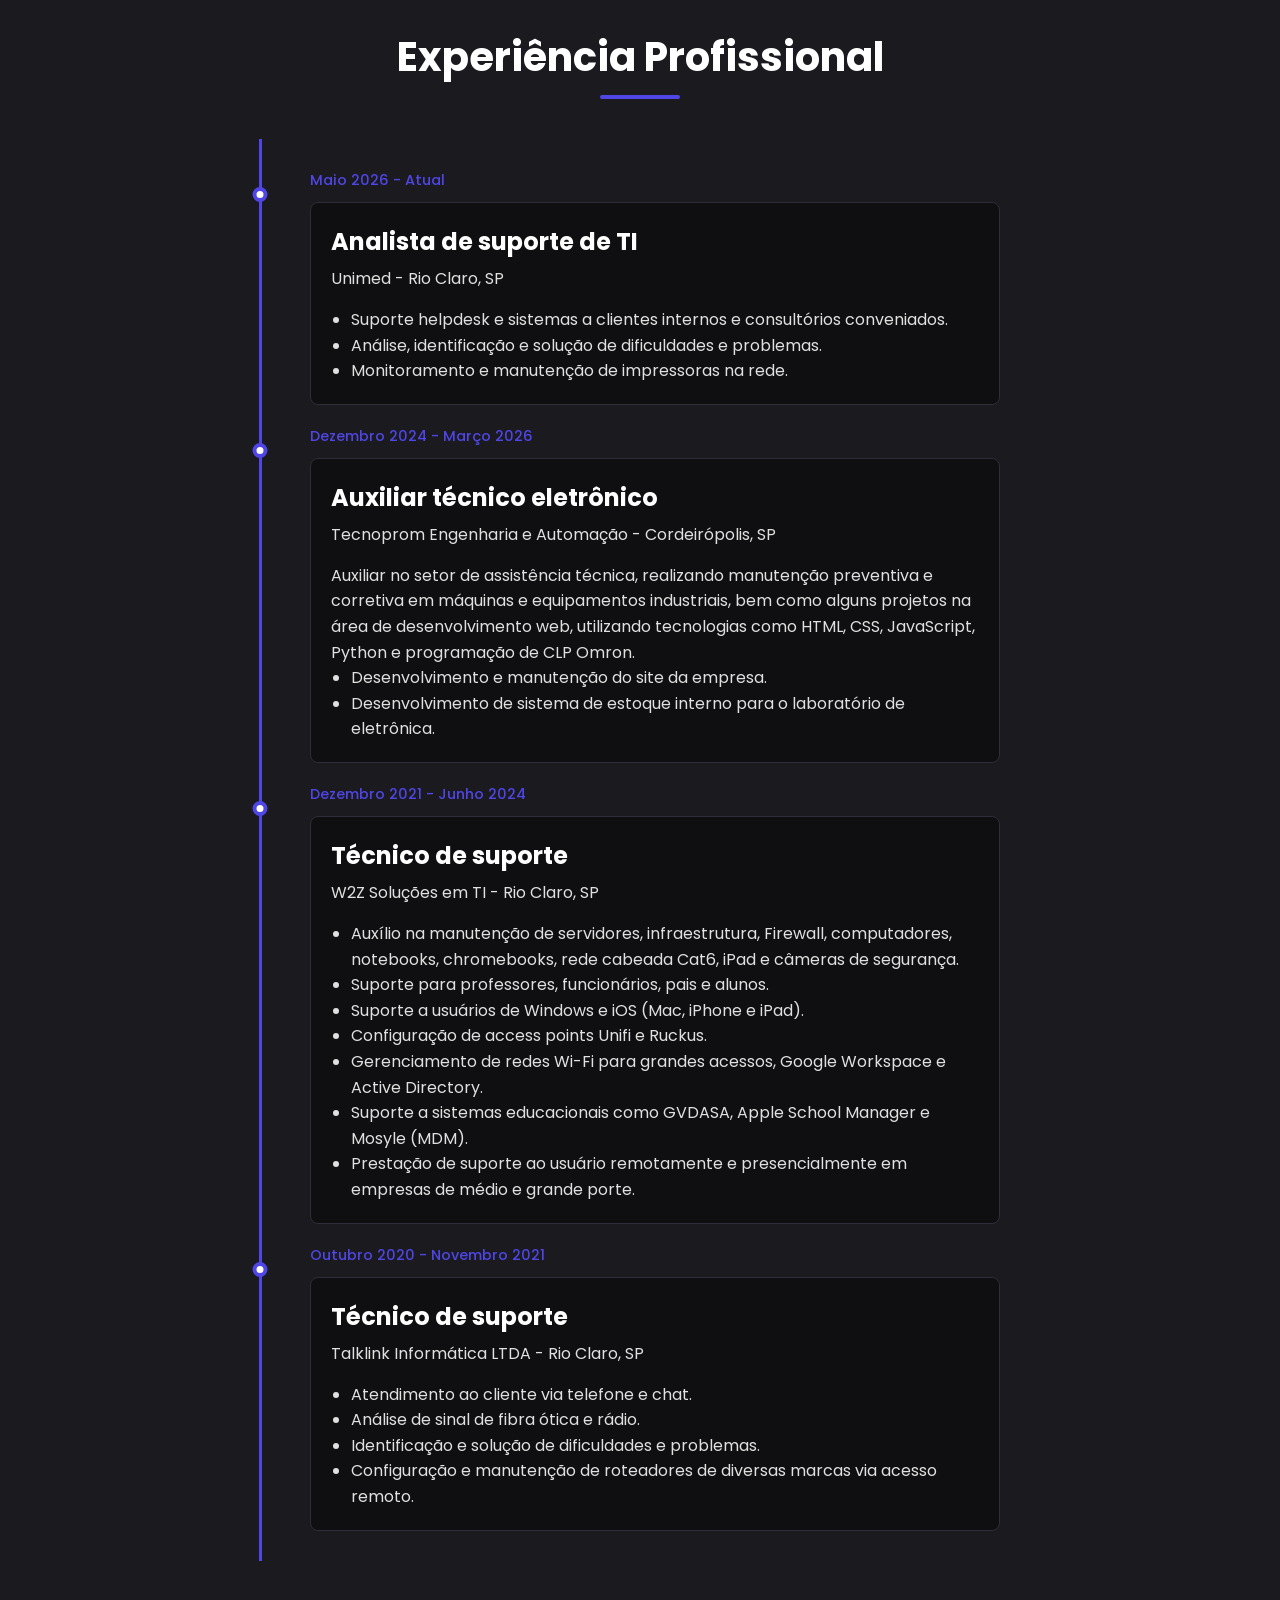
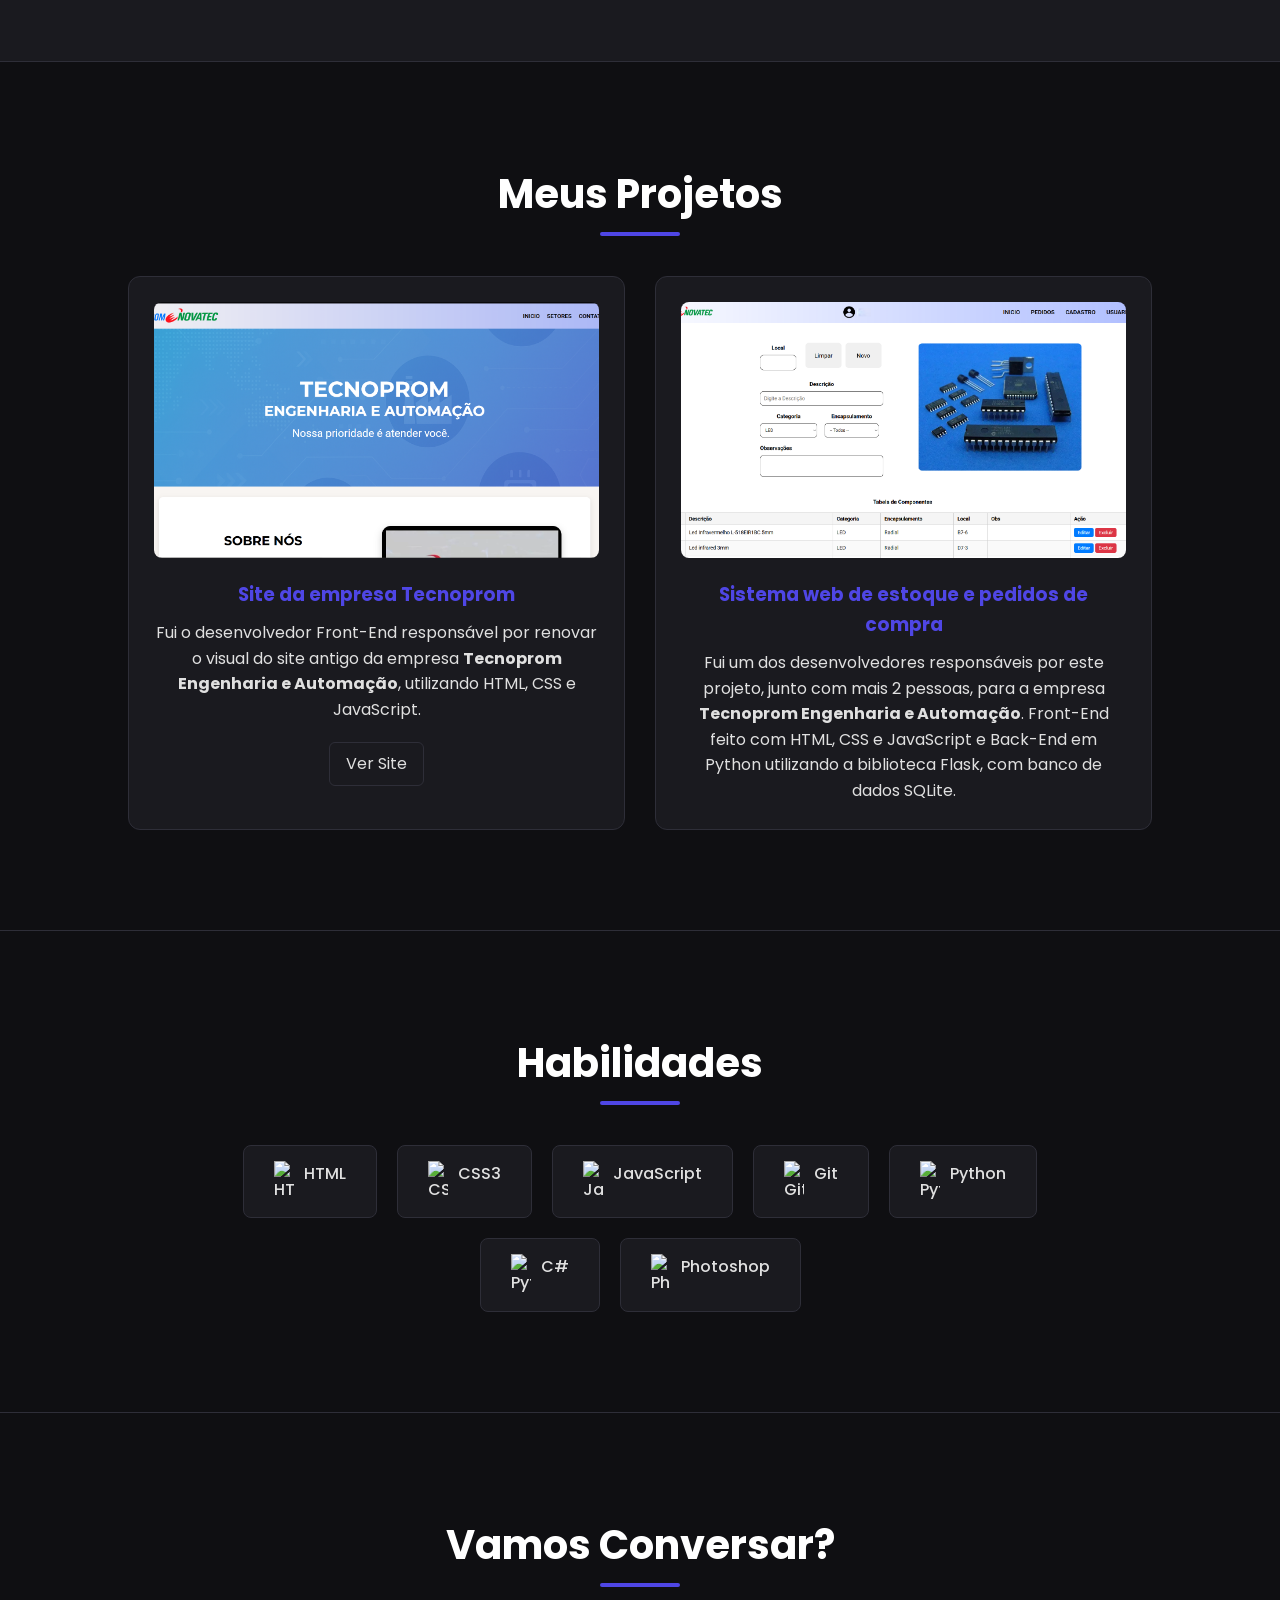
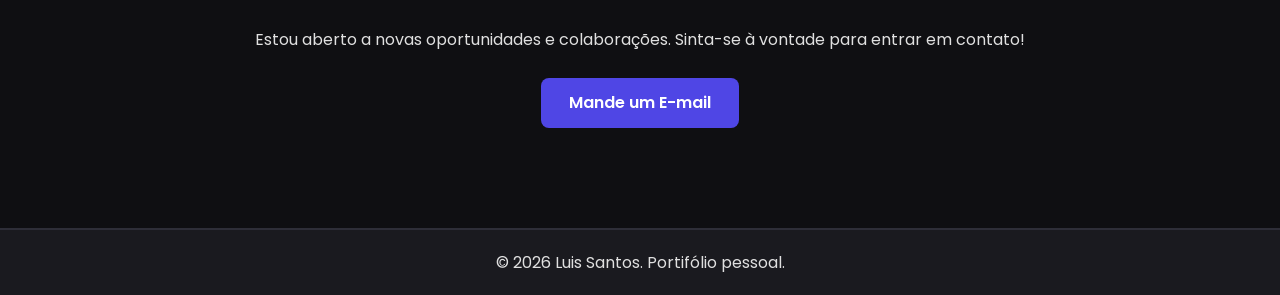
==== commit 91be107d: "Ajuste download CV e adicionada competência C#" ====
--- a/index.html
+++ b/index.html
@@ -55,7 +55,7 @@
             <p>
                 Formado em Engenharia da Computação pela FHO | Fundação Hermínio Ometto. Tenho experiência com helpdesk, configuração e manutenção de redes e infraestrutura. Atualmente trabalho como Analista de Suporte, e estou buscando uma primeira oportunidade na área de desenvolvimento e procurando por oportunidades para colaborar em projetos desafiadores. Estou sempre buscando aprender novas tecnologias e aprimorar minhas habilidades para transformar ideias em realidade digital.
             </p><br>
-            <a href="assets/Luis Henrique Christofoletti dos Santos - Currículo.pdf" download class="btn">
+            <a href="assets/Luis Henrique Christofoletti dos Santos - Currículo.pdf" target="_blank" class="btn">
                 Download CV
             </a>
         </section>
@@ -198,6 +198,11 @@
                     Python
                 </div>
                 <div class="habilidade-card">
+                    <img align="left" alt="Python" title="Python" width="30px" style="padding-right: 10px;"
+                        src="https://cdn.jsdelivr.net/gh/devicons/devicon@latest/icons/csharp/csharp-original.svg" />
+                    C#
+                </div>
+                <div class="habilidade-card">
                     <img align="left" alt="Photoshop" title="Photoshop" width="30px" style="padding-right: 10px;"
                         src="https://cdn.jsdelivr.net/gh/devicons/devicon@latest/icons/photoshop/photoshop-original.svg" />
                     Photoshop
@@ -213,7 +218,7 @@
     </main>
 
     <footer>
-        <p>&copy; 2026 Luis Santos. Todos os direitos reservados.</p>
+        <p>&copy; 2026 Luis Santos. Portifólio pessoal.</p>
     </footer>
 
     <script src="script.js"></script>
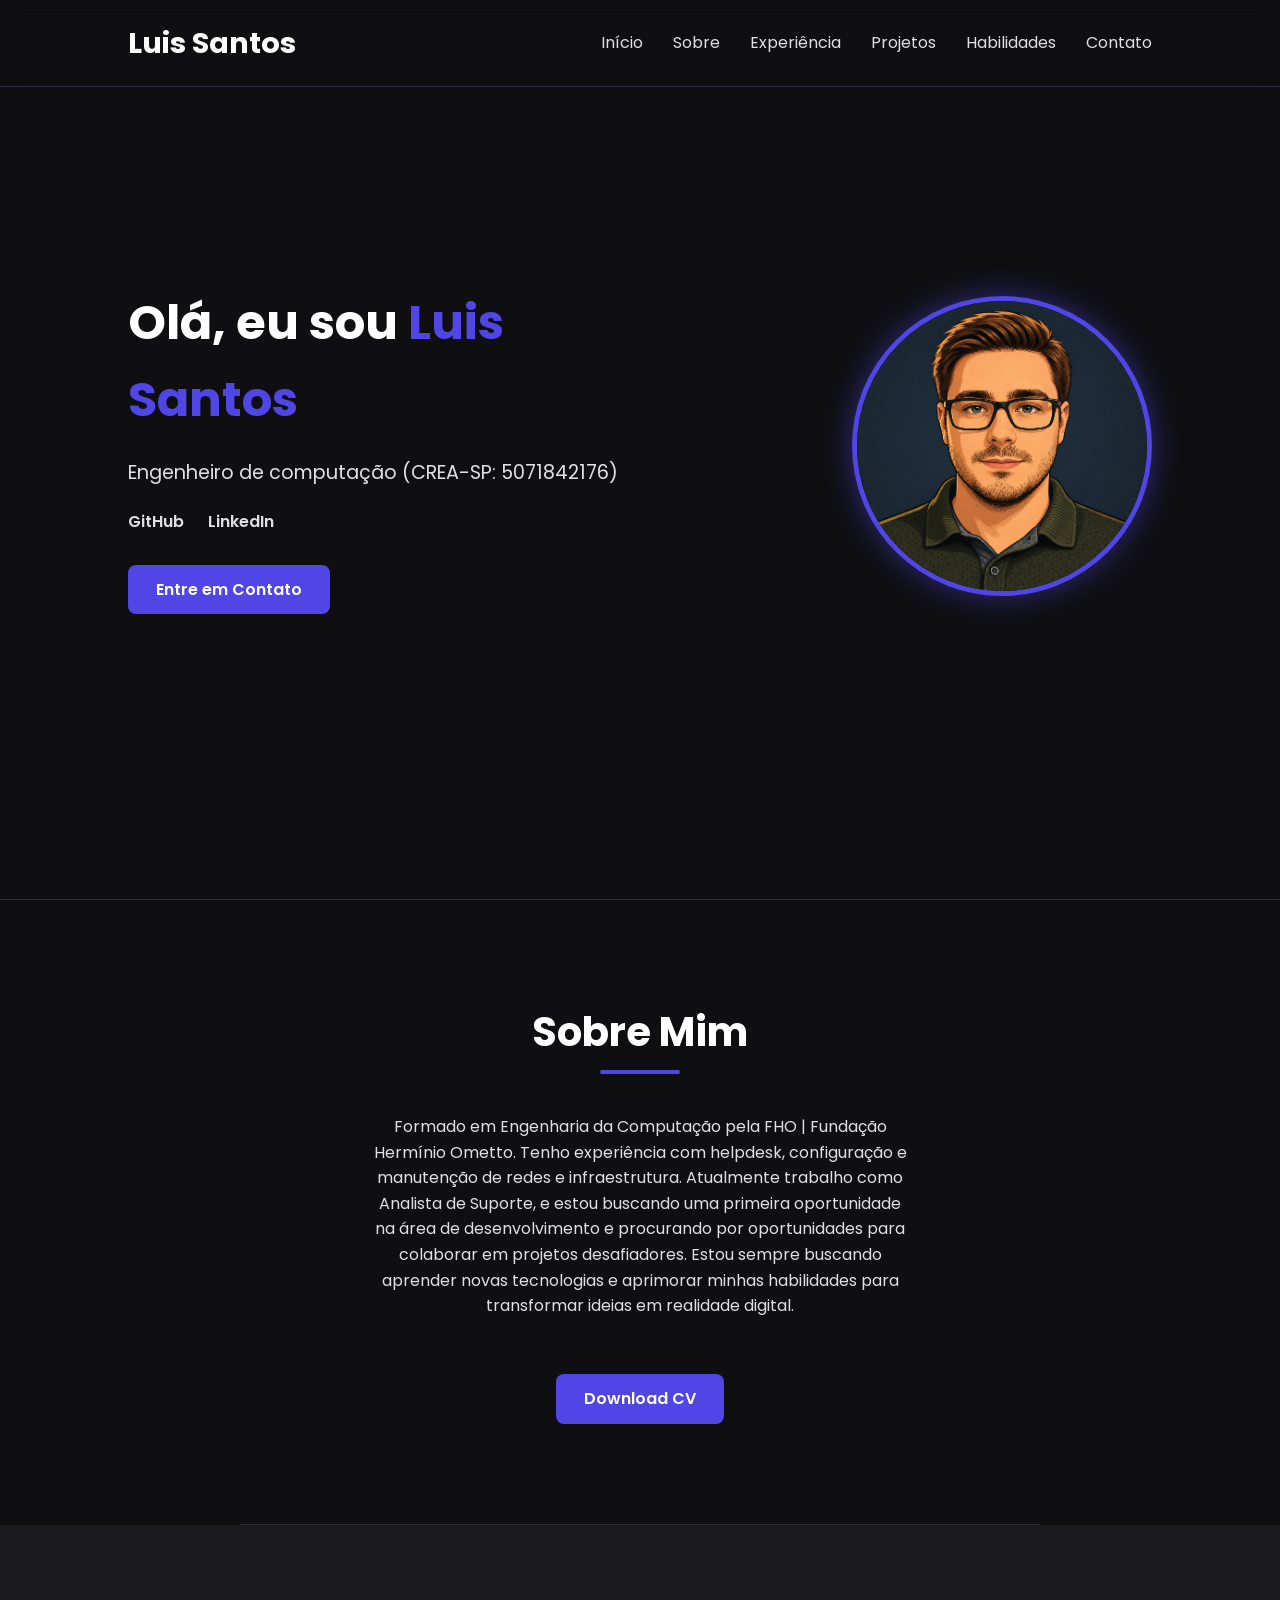
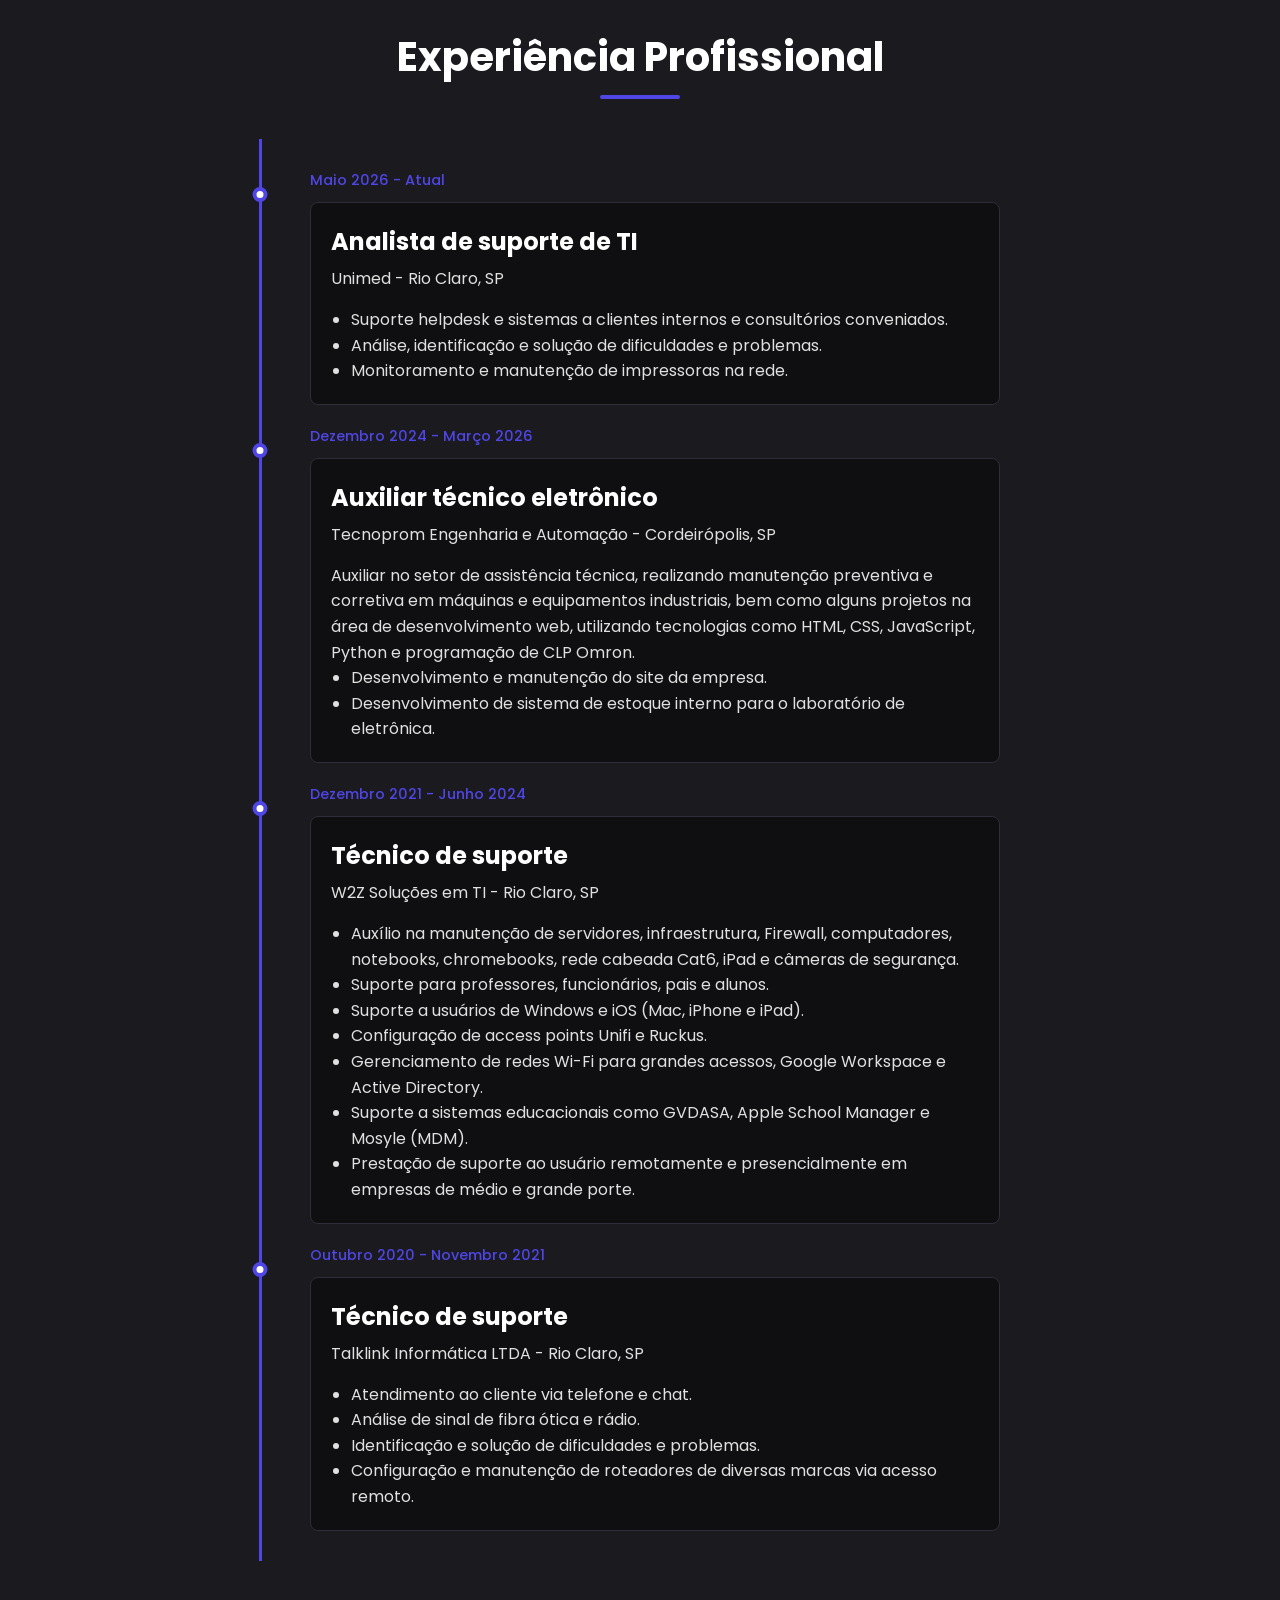
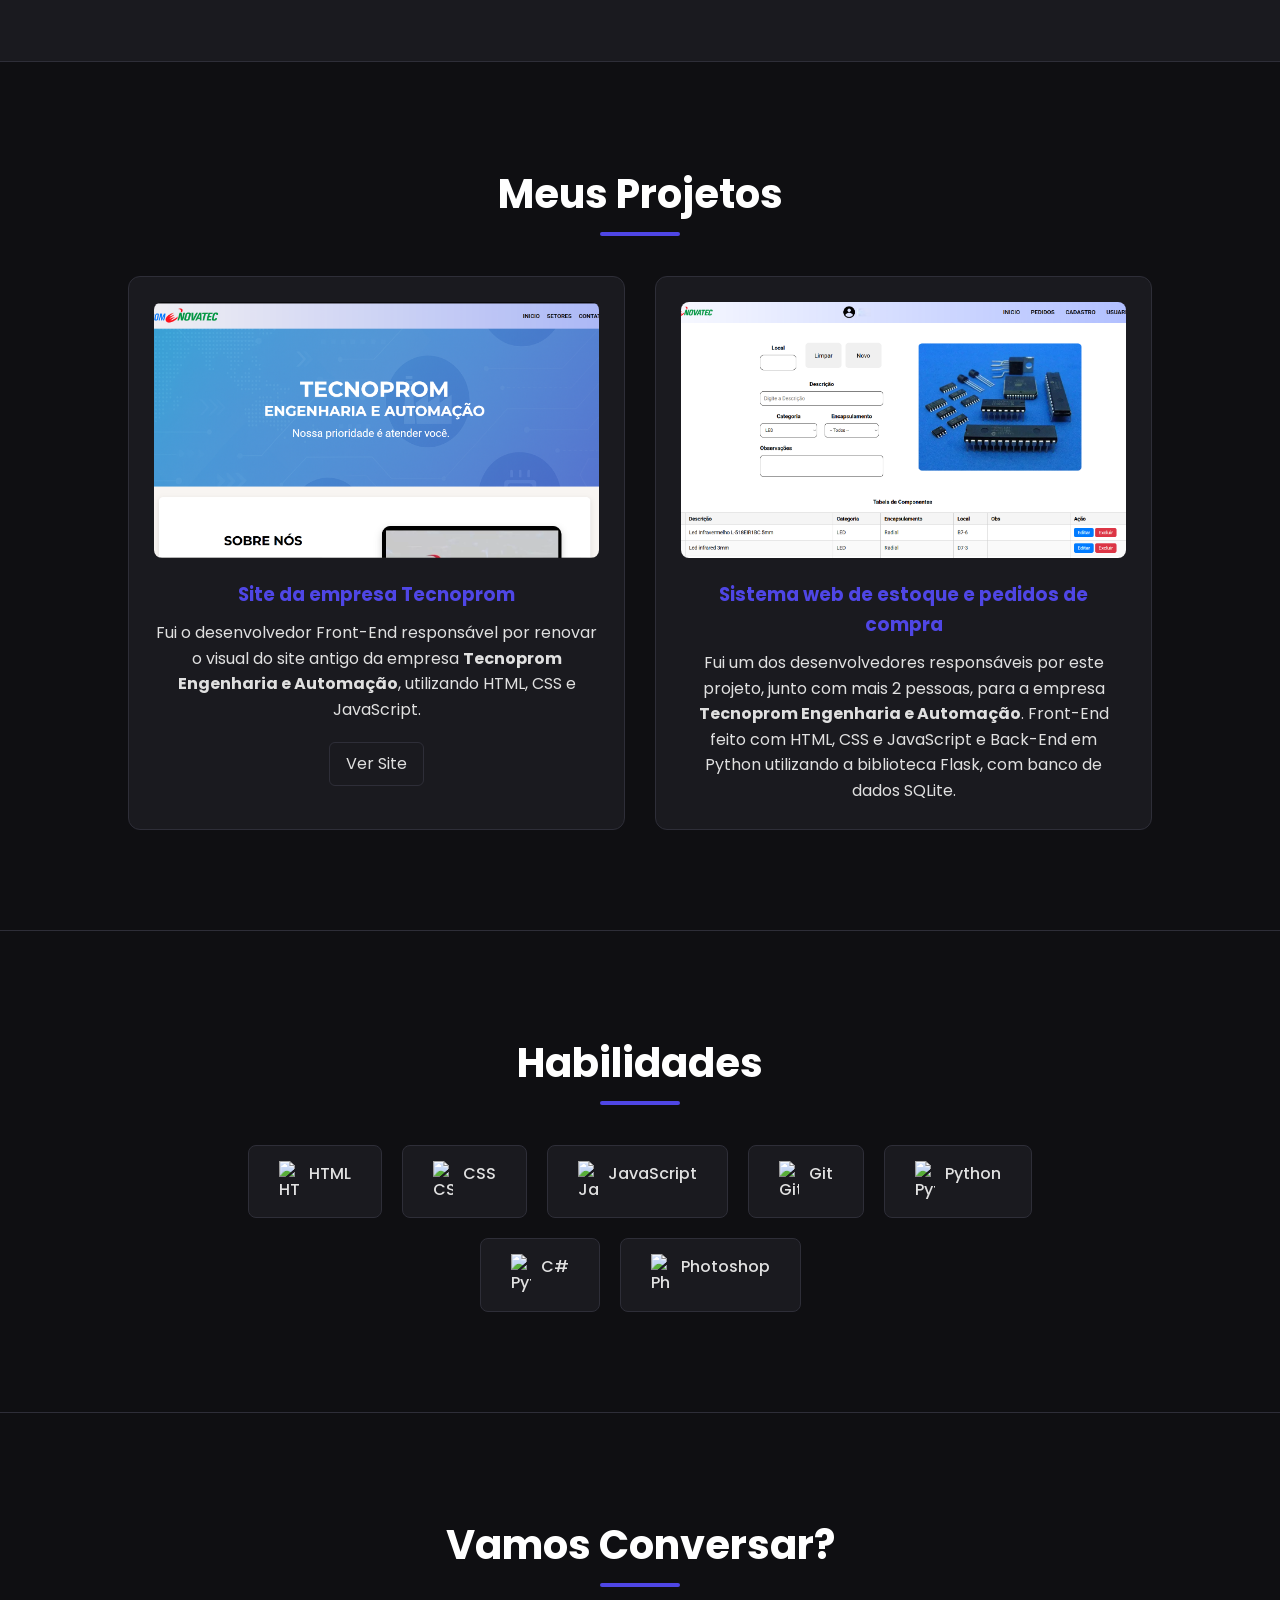
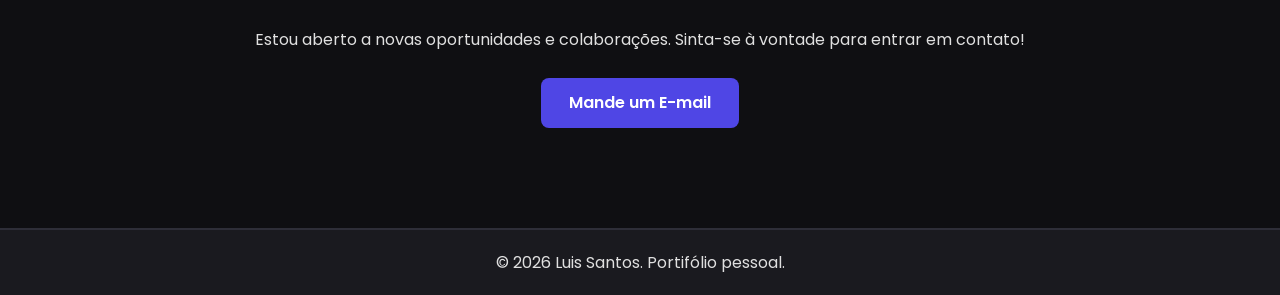
==== commit 77f07280: "Change 'CSS3' to 'CSS' in index.html" ====
--- a/index.html
+++ b/index.html
@@ -180,7 +180,7 @@
                 <div class="habilidade-card">
                     <img align="left" alt="CSS" title="CSS" width="30px" style="padding-right: 10px;"
                         src="https://cdn.jsdelivr.net/gh/devicons/devicon@latest/icons/css3/css3-original.svg" />
-                    CSS3
+                    CSS
                 </div>
                 <div class="habilidade-card">
                     <img align="left" alt="JavaScript" title="JavaScript" width="30px" style="padding-right: 10px;"
@@ -224,4 +224,4 @@
     <script src="script.js"></script>
 </body>
 
-</html>+</html>
--- a/style.css
+++ b/style.css
@@ -1,461 +1,467 @@
-/* ---- VARIÁVEIS DE CORES - MUDE AQUI PARA MUDAR O SITE TODO! ---- */
+/* ---- VARIÁVEIS DE CORES ---- */
 :root {
-    --cor-fundo: #0f0f12;
-    --cor-texto: #e0e0e0;
-    --cor-primaria: #4f46e5;
-    --cor-card: #1a1a1f;
-    --cor-borda: #2e2e38;
+  --cor-fundo: #0f0f12;
+  --cor-texto: #e0e0e0;
+  --cor-primaria: #4f46e5;
+  --cor-card: #1a1a1f;
+  --cor-borda: #2e2e38;
 }
 
 /* ---- RESET E CONFIGURAÇÕES GLOBAIS ---- */
 * {
-    margin: 0;
-    padding: 0;
-    box-sizing: border-box;
+  margin: 0;
+  padding: 0;
+  box-sizing: border-box;
 }
 
 html {
-    scroll-behavior: smooth;
+  scroll-behavior: smooth;
 }
 
 body {
-    font-family: 'Poppins', sans-serif;
-    background-color: var(--cor-fundo);
-    color: var(--cor-texto);
-    line-height: 1.6;
+  font-family: "Poppins", sans-serif;
+  background-color: var(--cor-fundo);
+  color: var(--cor-texto);
+  line-height: 1.6;
 }
 
 body.no-scroll {
-    overflow: hidden;
+  overflow: hidden;
 }
 
 /* ---- LAYOUT GERAL E SEÇÕES ---- */
 section {
-    padding: 100px 10%;
-    border-bottom: 1px solid var(--cor-borda);
+  padding: 100px 10%;
+  border-bottom: 1px solid var(--cor-borda);
 }
 
 h1,
 h2,
 h3 {
-    color: #ffffff;
+  color: #ffffff;
 }
 
 h1 {
-    font-size: 3rem;
+  font-size: 3rem;
 }
 
 h2 {
-    font-size: 2.5rem;
-    text-align: center;
-    margin-bottom: 50px;
-    position: relative;
+  font-size: 2.5rem;
+  text-align: center;
+  margin-bottom: 50px;
+  position: relative;
 }
 
 h2::after {
-    content: '';
-    position: absolute;
-    bottom: -10px;
-    left: 50%;
-    transform: translateX(-50%);
-    width: 80px;
-    height: 4px;
-    background-color: var(--cor-primaria);
-    border-radius: 2px;
+  content: "";
+  position: absolute;
+  bottom: -10px;
+  left: 50%;
+  transform: translateX(-50%);
+  width: 80px;
+  height: 4px;
+  background-color: var(--cor-primaria);
+  border-radius: 2px;
 }
 
 /* ---- CABEÇALHO E NAVEGAÇÃO ---- */
 header {
-    position: fixed;
-    width: 100%;
-    top: 0;
-    left: 0;
-    z-index: 1000;
-    padding: 20px 10%;
-    background: rgba(15, 15, 18, 0.8);
-    backdrop-filter: blur(10px);
-    border-bottom: 1px solid var(--cor-borda);
+  position: fixed;
+  width: 100%;
+  top: 0;
+  left: 0;
+  z-index: 1000;
+  padding: 20px 10%;
+  background: rgba(15, 15, 18, 0.8);
+  backdrop-filter: blur(10px);
+  border-bottom: 1px solid var(--cor-borda);
 }
 
 nav {
-    display: flex;
-    justify-content: space-between;
-    align-items: center;
+  display: flex;
+  justify-content: space-between;
+  align-items: center;
 }
 
 nav .logo {
-    font-size: 1.8rem;
-    font-weight: 700;
-    text-decoration: none;
-    color: white;
+  font-size: 1.8rem;
+  font-weight: 700;
+  text-decoration: none;
+  color: white;
 }
 
 nav .nav-list {
-    list-style: none;
-    display: flex;
-    gap: 30px;
+  list-style: none;
+  display: flex;
+  gap: 30px;
 }
 
 nav .nav-list a {
-    text-decoration: none;
-    color: var(--cor-texto);
-    font-weight: 400;
-    transition: color 0.3s ease;
+  text-decoration: none;
+  color: var(--cor-texto);
+  font-weight: 400;
+  transition: color 0.3s ease;
 }
 
 nav .nav-list a:hover {
-    color: var(--cor-primaria);
+  color: var(--cor-primaria);
 }
 
 .menu-toggle {
-    display: none; 
-    width: 30px;
-    height: 24px;
-    position: relative;
-    cursor: pointer;
-    z-index: 1001; 
-    flex-direction: column;
-    justify-content: space-between;
+  display: none;
+  width: 30px;
+  height: 24px;
+  position: relative;
+  cursor: pointer;
+  z-index: 1001;
+  flex-direction: column;
+  justify-content: space-between;
 }
 
 .menu-toggle span {
-    display: block;
-    width: 100%;
-    height: 3px;
-    background-color: var(--cor-primaria);
-    border-radius: 3px;
-    transition: all 0.3s ease-in-out;
+  display: block;
+  width: 100%;
+  height: 3px;
+  background-color: var(--cor-primaria);
+  border-radius: 3px;
+  transition: all 0.3s ease-in-out;
 }
 
 .nav-list.active {
-    transform: translateX(0);
+  transform: translateX(0);
 }
 
 .menu-toggle.active span:nth-child(1) {
-    transform: rotate(45deg) translate(7px, 7px);
+  transform: rotate(45deg) translate(7px, 7px);
 }
 
 .menu-toggle.active span:nth-child(2) {
-    opacity: 0;
+  opacity: 0;
 }
 
 .menu-toggle.active span:nth-child(3) {
-    transform: rotate(-45deg) translate(7px, -7px);
+  transform: rotate(-45deg) translate(7px, -7px);
 }
 
 /* ---- SEÇÃO INICIAL (HERO) ---- */
 .hero {
-    display: flex;
-    align-items: center;
-    justify-content: space-between;
-    min-height: 100vh;
-    gap: 2rem;
+  display: flex;
+  align-items: center;
+  justify-content: space-between;
+  min-height: 100vh;
+  gap: 2rem;
 }
 
 .hero-text {
-    max-width: 50%;
+  max-width: 50%;
 }
 
 .hero-text .highlight {
-    color: var(--cor-primaria);
+  color: var(--cor-primaria);
 }
 
 .hero-text p {
-    font-size: 1.2rem;
-    margin: 20px 0;
+  font-size: 1.2rem;
+  margin: 20px 0;
 }
 
 .social-links {
-    margin-bottom: 30px;
+  margin-bottom: 30px;
 }
 
 .social-links a {
-    text-decoration: none;
-    color: var(--cor-texto);
-    margin-right: 20px;
-    font-weight: 600;
-    border-bottom: 2px solid transparent;
-    transition: all 0.3s ease;
+  text-decoration: none;
+  color: var(--cor-texto);
+  margin-right: 20px;
+  font-weight: 600;
+  border-bottom: 2px solid transparent;
+  transition: all 0.3s ease;
 }
 
 .social-links a:hover {
-    color: var(--cor-primaria);
-    border-bottom-color: var(--cor-primaria);
+  color: var(--cor-primaria);
+  border-bottom-color: var(--cor-primaria);
 }
 
 .btn {
-    display: inline-block;
-    padding: 12px 28px;
-    background: var(--cor-primaria);
-    color: white;
-    text-decoration: none;
-    border-radius: 8px;
-    font-weight: 600;
-    transition: transform 0.3s ease, box-shadow 0.3s ease;
+  display: inline-block;
+  padding: 12px 28px;
+  background: var(--cor-primaria);
+  color: white;
+  text-decoration: none;
+  border-radius: 8px;
+  font-weight: 600;
+  transition:
+    transform 0.3s ease,
+    box-shadow 0.3s ease;
 }
 
 .btn:hover {
-    transform: translateY(-3px);
-    box-shadow: 0 10px 20px rgba(79, 70, 229, 0.3);
+  transform: translateY(-3px);
+  box-shadow: 0 10px 20px rgba(79, 70, 229, 0.3);
 }
 
 .hero-image img {
-    width: 300px;
-    height: 300px;
-    border-radius: 50%;
-    object-fit: cover;
-    border: 5px solid var(--cor-primaria);
-    box-shadow: 0 0 30px rgba(79, 70, 229, 0.5);
+  width: 300px;
+  height: 300px;
+  border-radius: 50%;
+  object-fit: cover;
+  border: 5px solid var(--cor-primaria);
+  box-shadow: 0 0 30px rgba(79, 70, 229, 0.5);
 }
 
 /* ---- SEÇÃO SOBRE ---- */
 #sobre {
-    text-align: center;
-    max-width: 800px;
-    margin: auto;
+  text-align: center;
+  max-width: 800px;
+  margin: auto;
 }
 #sobre p {
-    margin-bottom: 30px; 
+  margin-bottom: 30px;
 }
 
 /* ---- SEÇÃO PROJETOS ---- */
 .projetos-grid {
-    display: grid;
-    grid-template-columns: repeat(auto-fit, minmax(300px, 1fr));
-    gap: 30px;
+  display: grid;
+  grid-template-columns: repeat(auto-fit, minmax(300px, 1fr));
+  gap: 30px;
 }
 
 .projeto-card {
-    background: var(--cor-card);
-    border: 1px solid var(--cor-borda);
-    border-radius: 12px;
-    padding: 25px;
-    text-align: center;
-    transition: transform 0.3s ease, box-shadow 0.3s ease;
+  background: var(--cor-card);
+  border: 1px solid var(--cor-borda);
+  border-radius: 12px;
+  padding: 25px;
+  text-align: center;
+  transition:
+    transform 0.3s ease,
+    box-shadow 0.3s ease;
 }
 
 .projeto-card:hover {
-    transform: translateY(-10px);
-    box-shadow: 0 15px 30px rgba(0, 0, 0, 0.2);
+  transform: translateY(-10px);
+  box-shadow: 0 15px 30px rgba(0, 0, 0, 0.2);
 }
 
 .projeto-card img {
-    width: 100%;
-    height: 16rem;
-    object-fit: cover;
-    border-radius: 8px;
-    margin-bottom: 15px;
+  width: 100%;
+  height: 16rem;
+  object-fit: cover;
+  border-radius: 8px;
+  margin-bottom: 15px;
 }
 
 .projeto-card h3 {
-    margin-bottom: 10px;
-    color: var(--cor-primaria);
+  margin-bottom: 10px;
+  color: var(--cor-primaria);
 }
 
 .projeto-links {
-    margin-top: 20px;
-    display: flex;
-    justify-content: center;
-    gap: 15px;
+  margin-top: 20px;
+  display: flex;
+  justify-content: center;
+  gap: 15px;
 }
 
 .btn-projeto {
-    padding: 8px 16px;
-    text-decoration: none;
-    color: var(--cor-texto);
-    background: transparent;
-    border: 1px solid var(--cor-borda);
-    border-radius: 6px;
-    transition: background-color 0.3s, color 0.3s;
+  padding: 8px 16px;
+  text-decoration: none;
+  color: var(--cor-texto);
+  background: transparent;
+  border: 1px solid var(--cor-borda);
+  border-radius: 6px;
+  transition:
+    background-color 0.3s,
+    color 0.3s;
 }
 
 .btn-projeto:hover {
-    background-color: var(--cor-primaria);
-    border-color: var(--cor-primaria);
-    color: white;
+  background-color: var(--cor-primaria);
+  border-color: var(--cor-primaria);
+  color: white;
 }
 
 /* ---- SEÇÃO HABILIDADES ---- */
 .habilidades-grid {
-    display: flex;
-    flex-wrap: wrap;
-    justify-content: center;
-    gap: 20px;
-    max-width: 800px;
-    margin: auto;
+  display: flex;
+  flex-wrap: wrap;
+  justify-content: center;
+  gap: 20px;
+  max-width: 800px;
+  margin: auto;
 }
 
 .habilidade-card {
-    background: var(--cor-card);
-    padding: 15px 30px;
-    border-radius: 8px;
-    border: 1px solid var(--cor-borda);
-    font-weight: 500;
-    transition: background-color 0.3s;
+  background: var(--cor-card);
+  padding: 15px 30px;
+  border-radius: 8px;
+  border: 1px solid var(--cor-borda);
+  font-weight: 500;
+  transition: background-color 0.3s;
 }
 
 .habilidade-card:hover {
-    background-color: var(--cor-primaria);
-    color: white;
+  background-color: var(--cor-primaria);
+  color: white;
 }
 
 /* ---- SEÇÃO CONTATO E FOOTER ---- */
 #contato {
-    text-align: center;
+  text-align: center;
 }
 
 footer {
-    text-align: center;
-    padding: 20px;
-    background-color: var(--cor-card);
-    border-top: 1px solid var(--cor-borda);
+  text-align: center;
+  padding: 20px;
+  background-color: var(--cor-card);
+  border-top: 1px solid var(--cor-borda);
 }
 
 /* ---- SEÇÃO EXPERIÊNCIA (TIMELINE) ---- */
 #experiencia {
-    background-color: var(--cor-card);
+  background-color: var(--cor-card);
 }
 
 .timeline {
-    position: relative;
-    max-width: 800px;
-    margin: 0 auto;
-    padding: 20px 0;
+  position: relative;
+  max-width: 800px;
+  margin: 0 auto;
+  padding: 20px 0;
 }
 
 .timeline::after {
-    content: '';
-    position: absolute;
-    width: 3px;
-    background-color: var(--cor-primaria);
-    top: 0;
-    bottom: 0;
-    left: 20px;
-    margin-left: -1.5px;
+  content: "";
+  position: absolute;
+  width: 3px;
+  background-color: var(--cor-primaria);
+  top: 0;
+  bottom: 0;
+  left: 20px;
+  margin-left: -1.5px;
 }
 
 .timeline-item {
-    padding: 10px 40px;
-    position: relative;
-    background-color: inherit;
-    width: 100%;
-    padding-left: 70px;
+  padding: 10px 40px;
+  position: relative;
+  background-color: inherit;
+  width: 100%;
+  padding-left: 70px;
 }
 
 .timeline-dot {
-    content: '';
-    position: absolute;
-    width: 15px;
-    height: 15px;
-    background-color: white;
-    border: 4px solid var(--cor-primaria);
-    top: 28px;
-    left: 20px;
-    border-radius: 50%;
-    z-index: 1;
-    transform: translateX(-50%);
+  content: "";
+  position: absolute;
+  width: 15px;
+  height: 15px;
+  background-color: white;
+  border: 4px solid var(--cor-primaria);
+  top: 28px;
+  left: 20px;
+  border-radius: 50%;
+  z-index: 1;
+  transform: translateX(-50%);
 }
 
 .timeline-date {
-    font-size: 0.9rem;
-    font-weight: 500;
-    color: var(--cor-primaria);
-    margin-bottom: 10px;
+  font-size: 0.9rem;
+  font-weight: 500;
+  color: var(--cor-primaria);
+  margin-bottom: 10px;
 }
 
 .timeline-content {
-    padding: 20px;
-    background-color: var(--cor-fundo);
-    border: 1px solid var(--cor-borda);
-    border-radius: 8px;
+  padding: 20px;
+  background-color: var(--cor-fundo);
+  border: 1px solid var(--cor-borda);
+  border-radius: 8px;
 }
 
 .timeline-content h3 {
-    font-size: 1.5rem;
-    margin-bottom: 5px;
+  font-size: 1.5rem;
+  margin-bottom: 5px;
 }
 
 .timeline-content h4 {
-    font-size: 1rem;
-    color: var(--cor-texto);
-    margin-bottom: 15px;
-    font-weight: 400;
+  font-size: 1rem;
+  color: var(--cor-texto);
+  margin-bottom: 15px;
+  font-weight: 400;
 }
 
 .timeline-content ul {
-    list-style-type: disc;
-    padding-left: 20px;
+  list-style-type: disc;
+  padding-left: 20px;
 }
 
 /* ---- RESPONSIVIDADE (PARA CELULARES) ---- */
 @media (max-width: 768px) {
-    h1 {
-        font-size: 2.2rem;
-    }
-
-    .hero {
-        flex-direction: column-reverse;
-        text-align: center;
-        padding-top: 120px;
-    }
-
-    .hero-text {
-        max-width: 100%;
-    }
-
-    .hero-image img {
-        width: 200px;
-        height: 200px;
-    }
-
-    .menu-toggle {
-        display: flex;
-    }
-
-    .nav-list {
-        position: fixed;
-        top: 0;
-        right: 0;
-        width: 70%;
-        height: 100vh;
-        background-color: var(--cor-card);
-        flex-direction: column;
-        justify-content: center;
-        align-items: center;
-        transform: translateX(100%);
-        transition: transform 0.3s ease-in-out;
-        padding-top: 1rem;
-        box-shadow: -5px 0 15px rgba(0, 0, 0, 0.3);
-        border-left: 1px solid var(--cor-borda);
-    }
-
-    .nav-list li {
-        margin: 1rem 0;
-    }
-
-    .nav-list a {
-        font-size: 1.5rem;
-        color: white;
-    }
-
-    header {
-        padding: 15px 5%;
-    }
-    nav {
-        justify-content: space-between;
-    }
-
-    .timeline::after {
-        left: 20px;
-    }
-
-    .timeline-item {
-        width: 100%;
-        padding-left: 50px;
-        padding-right: 15px;
-    }
-
-    .timeline-dot {
-        left: 15px;
-    }
-}+  h1 {
+    font-size: 2.2rem;
+  }
+
+  .hero {
+    flex-direction: column-reverse;
+    text-align: center;
+    padding-top: 120px;
+  }
+
+  .hero-text {
+    max-width: 100%;
+  }
+
+  .hero-image img {
+    width: 200px;
+    height: 200px;
+  }
+
+  .menu-toggle {
+    display: flex;
+  }
+
+  .nav-list {
+    position: fixed;
+    top: 0;
+    right: 0;
+    width: 70%;
+    height: 100vh;
+    background-color: var(--cor-card);
+    flex-direction: column;
+    justify-content: center;
+    align-items: center;
+    transform: translateX(100%);
+    transition: transform 0.3s ease-in-out;
+    padding-top: 1rem;
+    box-shadow: -5px 0 15px rgba(0, 0, 0, 0.3);
+    border-left: 1px solid var(--cor-borda);
+  }
+
+  .nav-list li {
+    margin: 1rem 0;
+  }
+
+  .nav-list a {
+    font-size: 1.5rem;
+    color: white;
+  }
+
+  header {
+    padding: 15px 5%;
+  }
+  nav {
+    justify-content: space-between;
+  }
+
+  .timeline::after {
+    left: 20px;
+  }
+
+  .timeline-item {
+    width: 100%;
+    padding-left: 50px;
+    padding-right: 15px;
+  }
+
+  .timeline-dot {
+    left: 15px;
+  }
+}
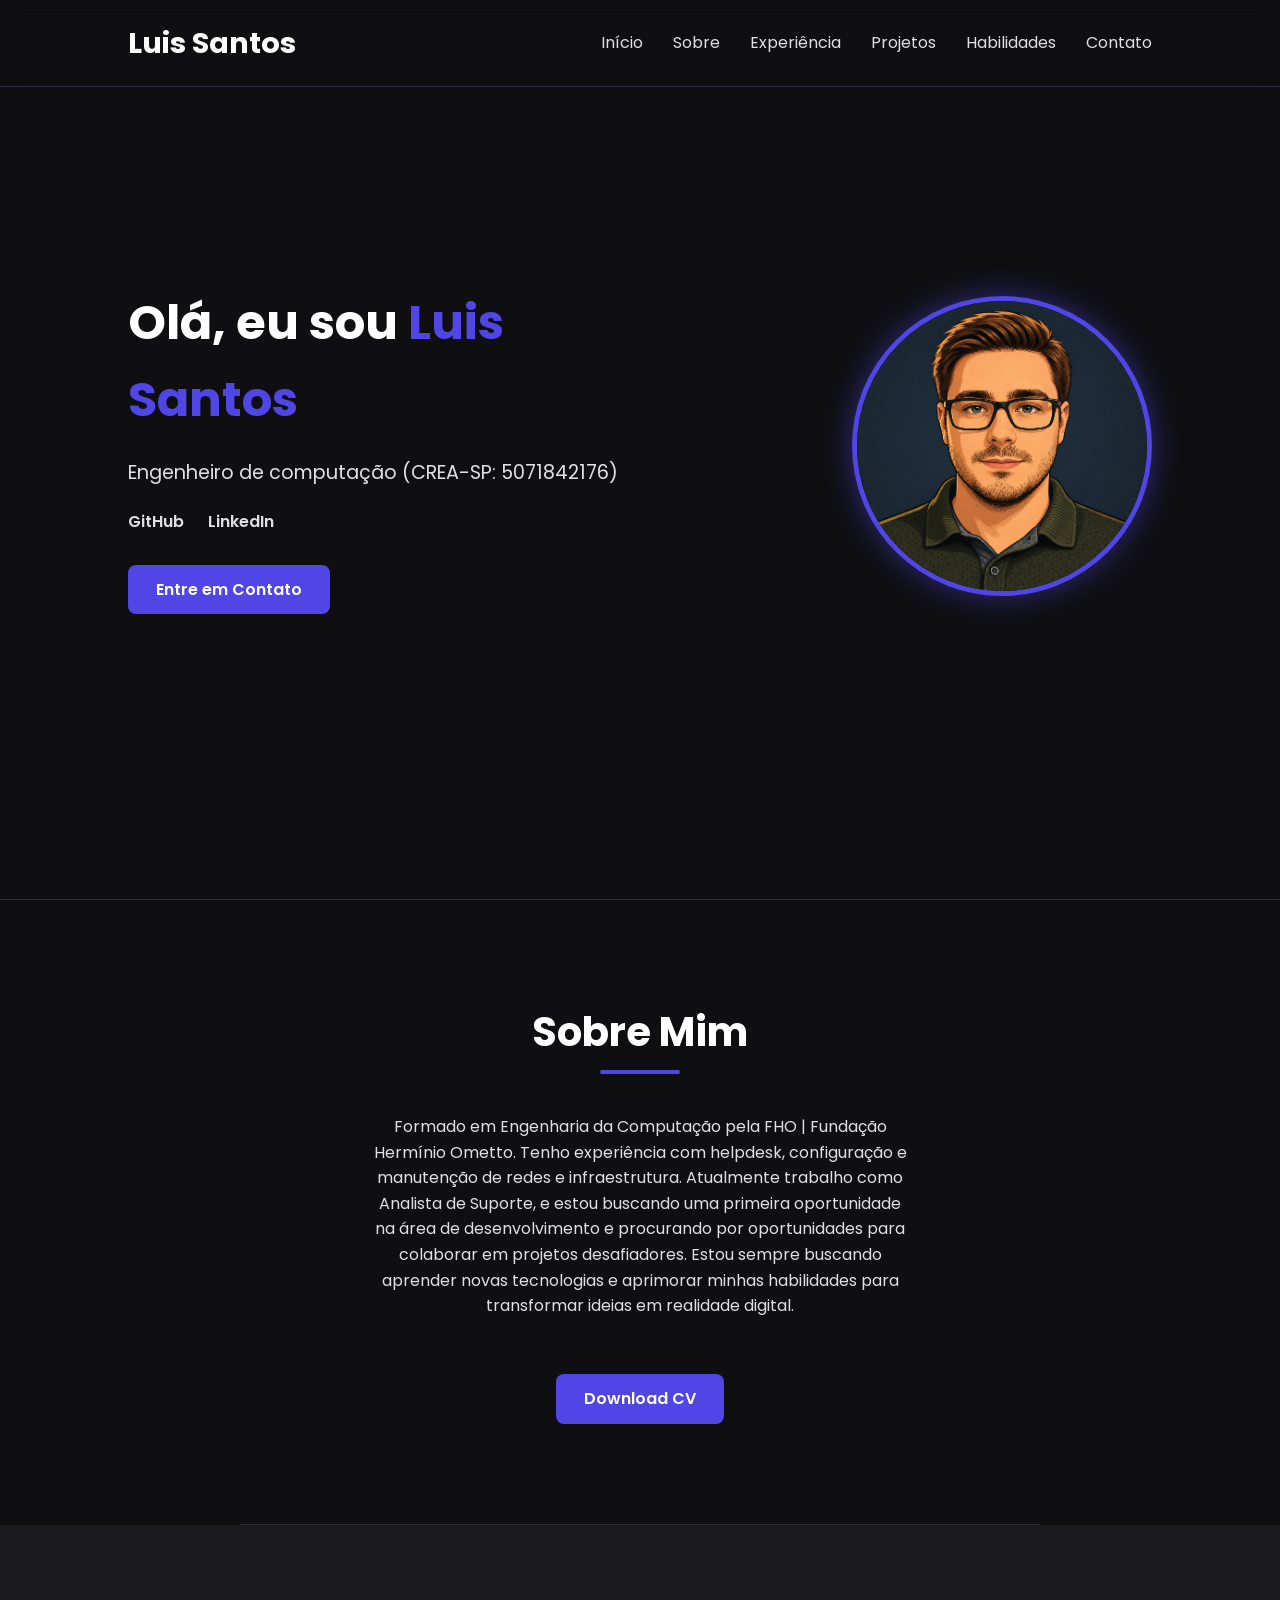
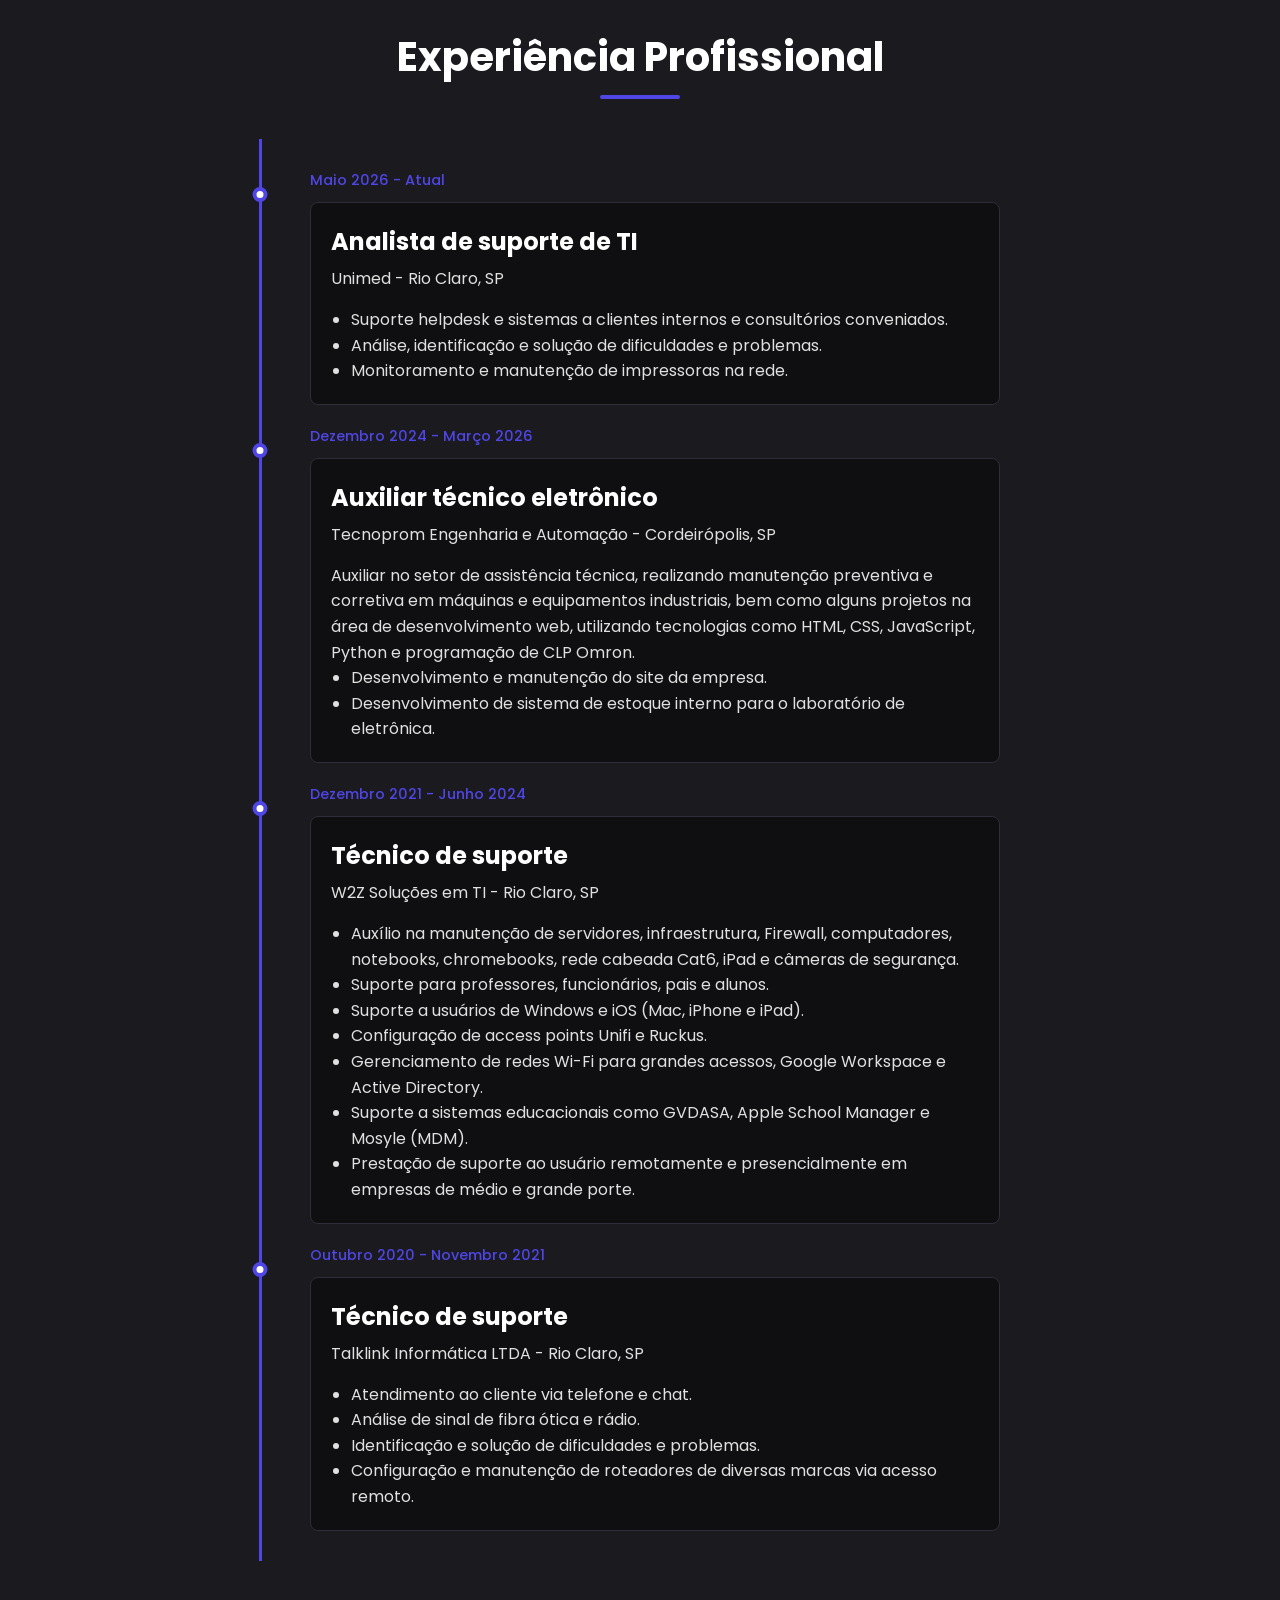
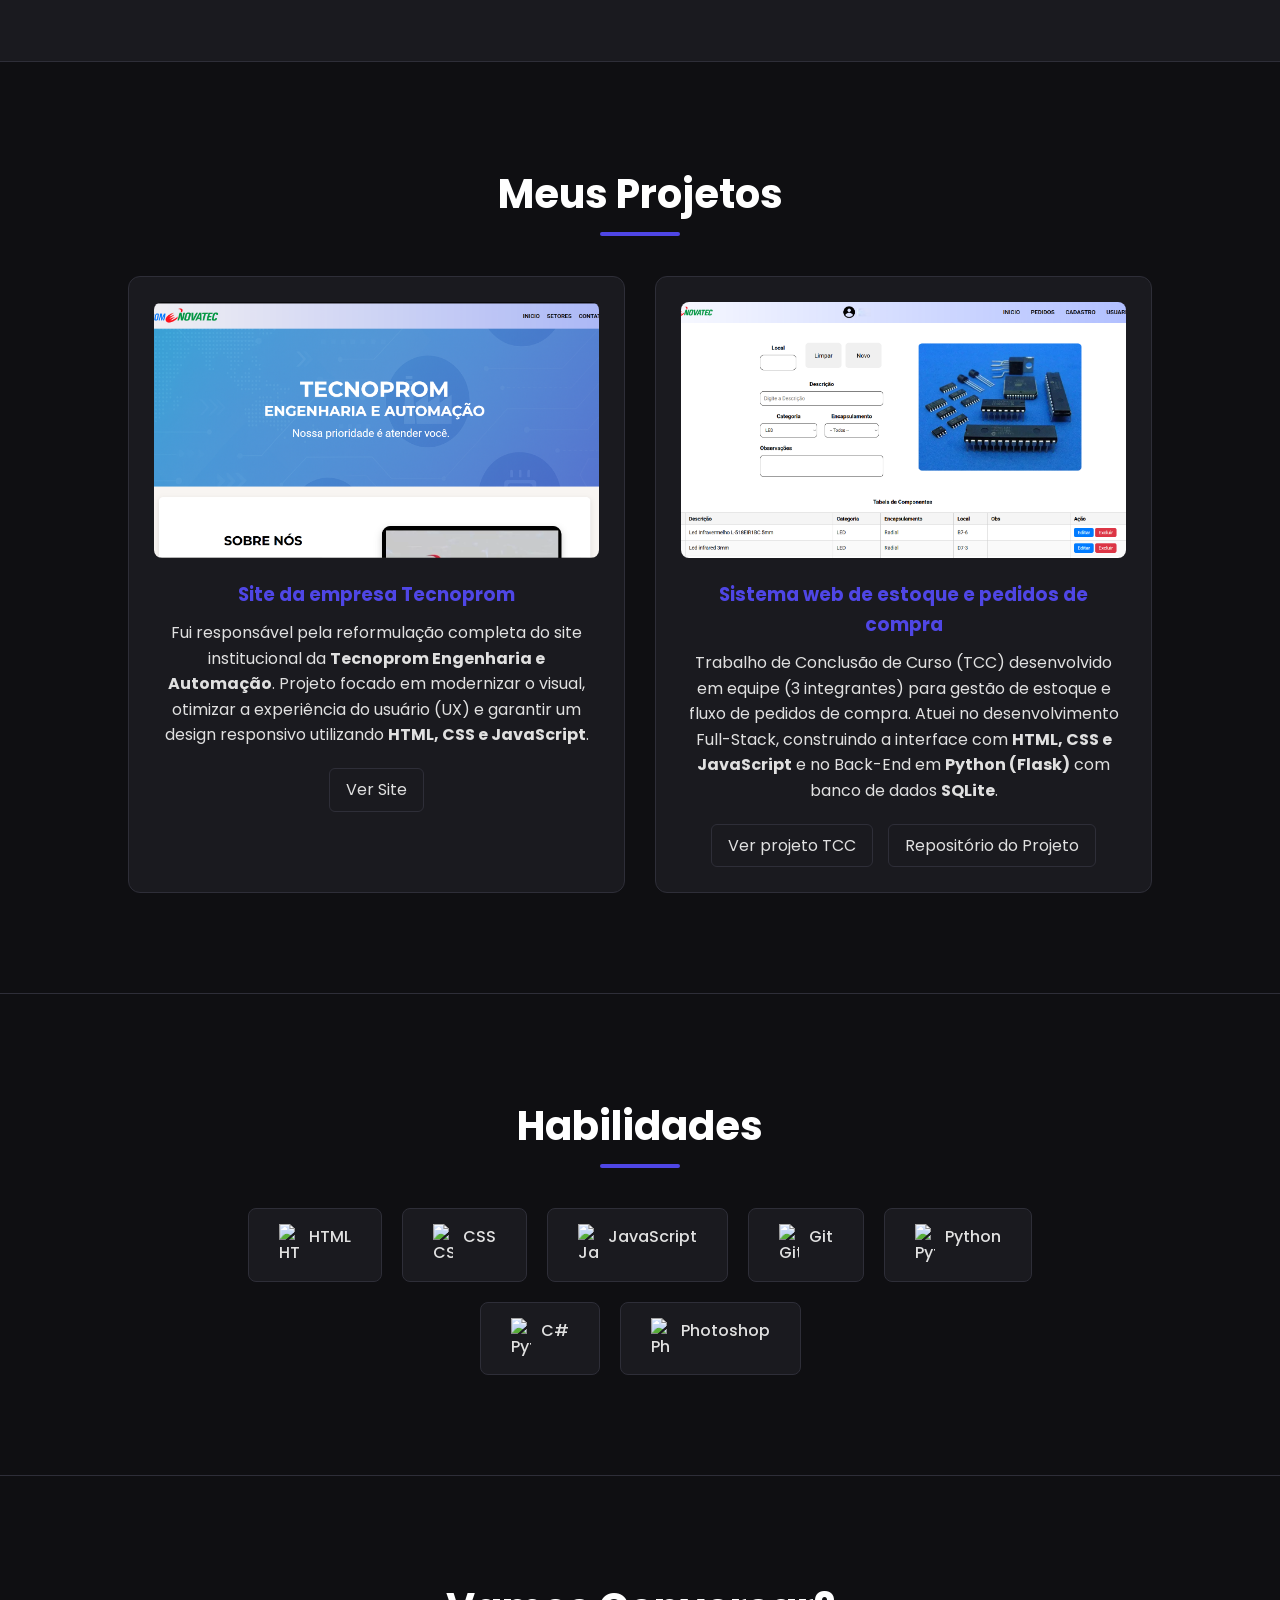
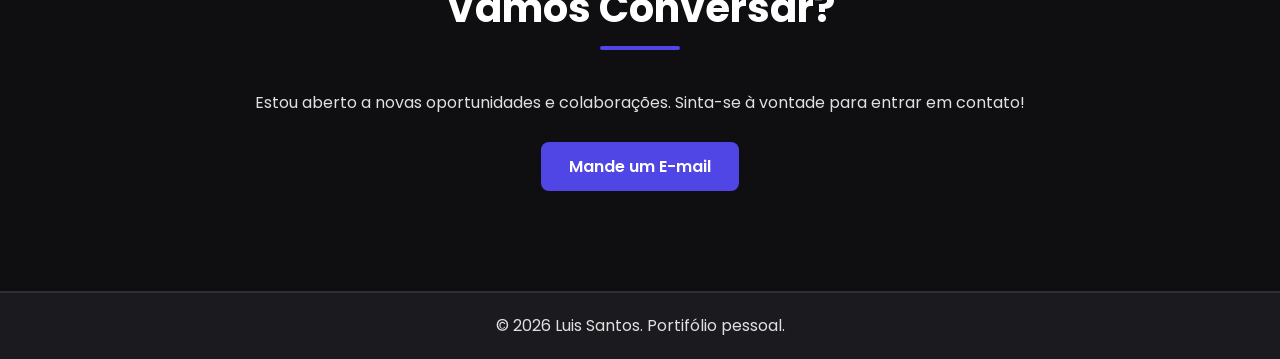
==== commit 90efdebb: "Cards atualizados" ====
--- a/index.html
+++ b/index.html
@@ -53,7 +53,11 @@
         <section id="sobre">
             <h2>Sobre Mim</h2>
             <p>
-                Formado em Engenharia da Computação pela FHO | Fundação Hermínio Ometto. Tenho experiência com helpdesk, configuração e manutenção de redes e infraestrutura. Atualmente trabalho como Analista de Suporte, e estou buscando uma primeira oportunidade na área de desenvolvimento e procurando por oportunidades para colaborar em projetos desafiadores. Estou sempre buscando aprender novas tecnologias e aprimorar minhas habilidades para transformar ideias em realidade digital.
+                Formado em Engenharia da Computação pela FHO | Fundação Hermínio Ometto. Tenho experiência com helpdesk,
+                configuração e manutenção de redes e infraestrutura. Atualmente trabalho como Analista de Suporte, e
+                estou buscando uma primeira oportunidade na área de desenvolvimento e procurando por oportunidades para
+                colaborar em projetos desafiadores. Estou sempre buscando aprender novas tecnologias e aprimorar minhas
+                habilidades para transformar ideias em realidade digital.
             </p><br>
             <a href="assets/Luis Henrique Christofoletti dos Santos - Currículo.pdf" target="_blank" class="btn">
                 Download CV
@@ -63,7 +67,7 @@
         <section id="experiencia">
             <h2>Experiência Profissional</h2>
             <div class="timeline">
-                
+
                 <!-- Unimed -->
                 <div class="timeline-item">
                     <div class="timeline-dot"></div>
@@ -72,11 +76,11 @@
                         <h3>Analista de suporte de TI</h3>
                         <h4>Unimed - Rio Claro, SP</h4>
                         <p>
-                            <ul>
-                                <li>Suporte helpdesk e sistemas a clientes internos e consultórios conveniados.</li>
-                                <li>Análise, identificação e solução de dificuldades e problemas.</li>
-                                <li>Monitoramento e manutenção de impressoras na rede.</li>
-                            </ul>
+                        <ul>
+                            <li>Suporte helpdesk e sistemas a clientes internos e consultórios conveniados.</li>
+                            <li>Análise, identificação e solução de dificuldades e problemas.</li>
+                            <li>Monitoramento e manutenção de impressoras na rede.</li>
+                        </ul>
                         </p>
                     </div>
                 </div>
@@ -146,13 +150,17 @@
         </section>
 
         <section id="projetos">
+
             <h2>Meus Projetos</h2>
             <div class="projetos-grid">
                 <div class="projeto-card">
                     <img src="assets/site_tecnoprom.png" alt="Site da empresa Tecnoprom">
                     <h3>Site da empresa Tecnoprom</h3>
-                    <p>Fui o desenvolvedor Front-End responsável por renovar o visual do site antigo da empresa <strong>Tecnoprom Engenharia e Automação</strong>,
-                        utilizando HTML, CSS e JavaScript.</p>
+                    <p>Fui responsável pela reformulação completa do site institucional da
+                        <strong>Tecnoprom Engenharia e Automação</strong>. Projeto focado em modernizar o visual,
+                        otimizar a experiência do usuário (UX) e garantir um design responsivo utilizando
+                        <strong>HTML, CSS e JavaScript</strong>.
+                    </p>
                     <div class="projeto-links">
                         <a href="https://tecnoprom.ind.br" target="_blank" class="btn-projeto">Ver Site</a>
                     </div>
@@ -161,12 +169,21 @@
                 <div class="projeto-card">
                     <img src="assets/sistema_estoque.png" alt="Sistema de estoque">
                     <h3>Sistema web de estoque e pedidos de compra</h3>
-                    <p>Fui um dos desenvolvedores responsáveis por este projeto, junto com mais 2 pessoas, para a empresa <strong>Tecnoprom Engenharia e Automação</strong>. Front-End
-                        feito com HTML, CSS e JavaScript e Back-End em Python utilizando a biblioteca Flask, com banco
-                        de dados SQLite.</p>
-                </div>
-
-            </div>
+                    <p>Trabalho de Conclusão de Curso (TCC) desenvolvido em equipe (3 integrantes) para gestão de
+                        estoque e fluxo de pedidos de compra.
+                        Atuei no desenvolvimento Full-Stack, construindo a interface com <strong>HTML, CSS e
+                            JavaScript</strong> e no Back-End em <strong>Python (Flask)</strong> com
+                        banco de dados <strong>SQLite</strong>.</p>
+                    <div class="projeto-links">
+                        <a href="https://courseware.fho.edu.br/repositorio-publico/[base64]?search=luis%20henrique"
+                            target="_blank" class="btn-projeto">Ver projeto TCC</a>
+                        <a href="https://github.com/luishcsantos/TCC_Sistema_Estoque" target="_blank"
+                            class="btn-projeto">Repositório do Projeto</a>
+                    </div>
+                </div>
+
+            </div>
+
         </section>
 
         <section id="habilidades">
@@ -224,4 +241,4 @@
     <script src="script.js"></script>
 </body>
 
-</html>
+</html>
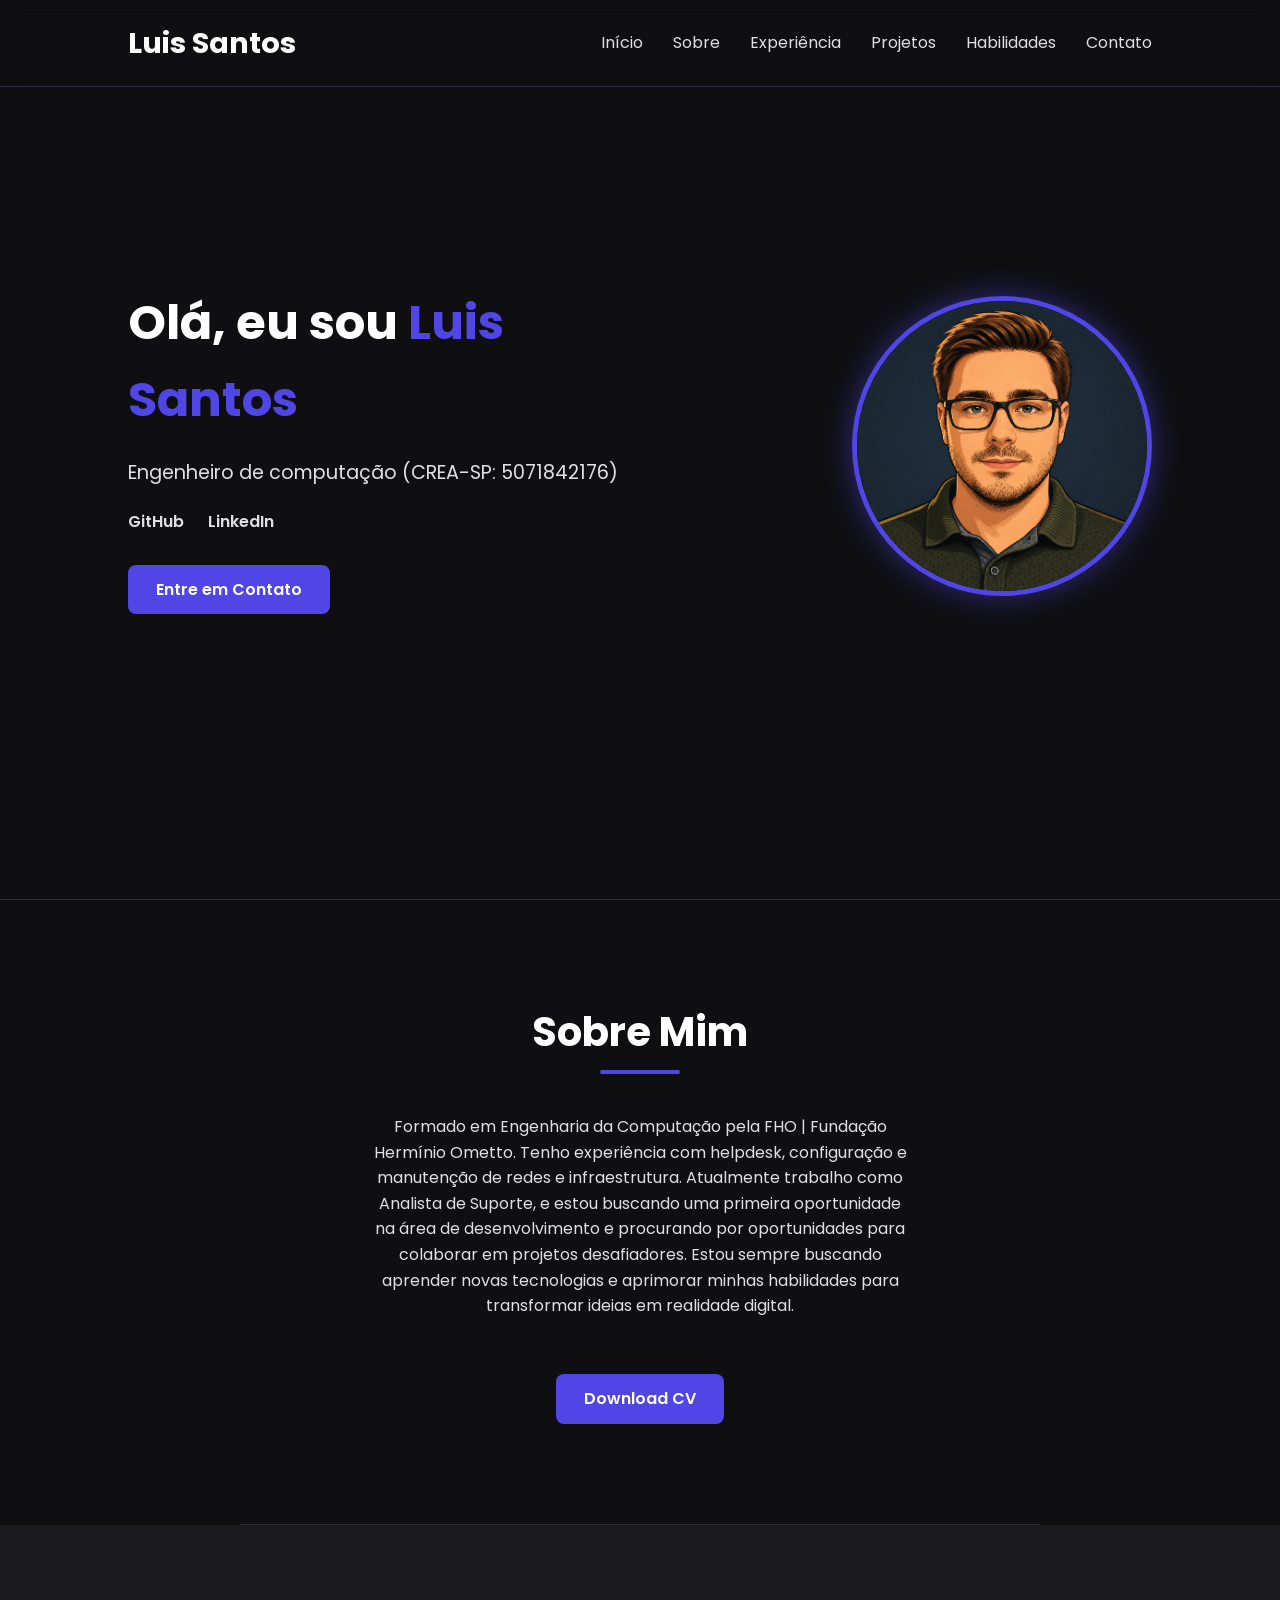
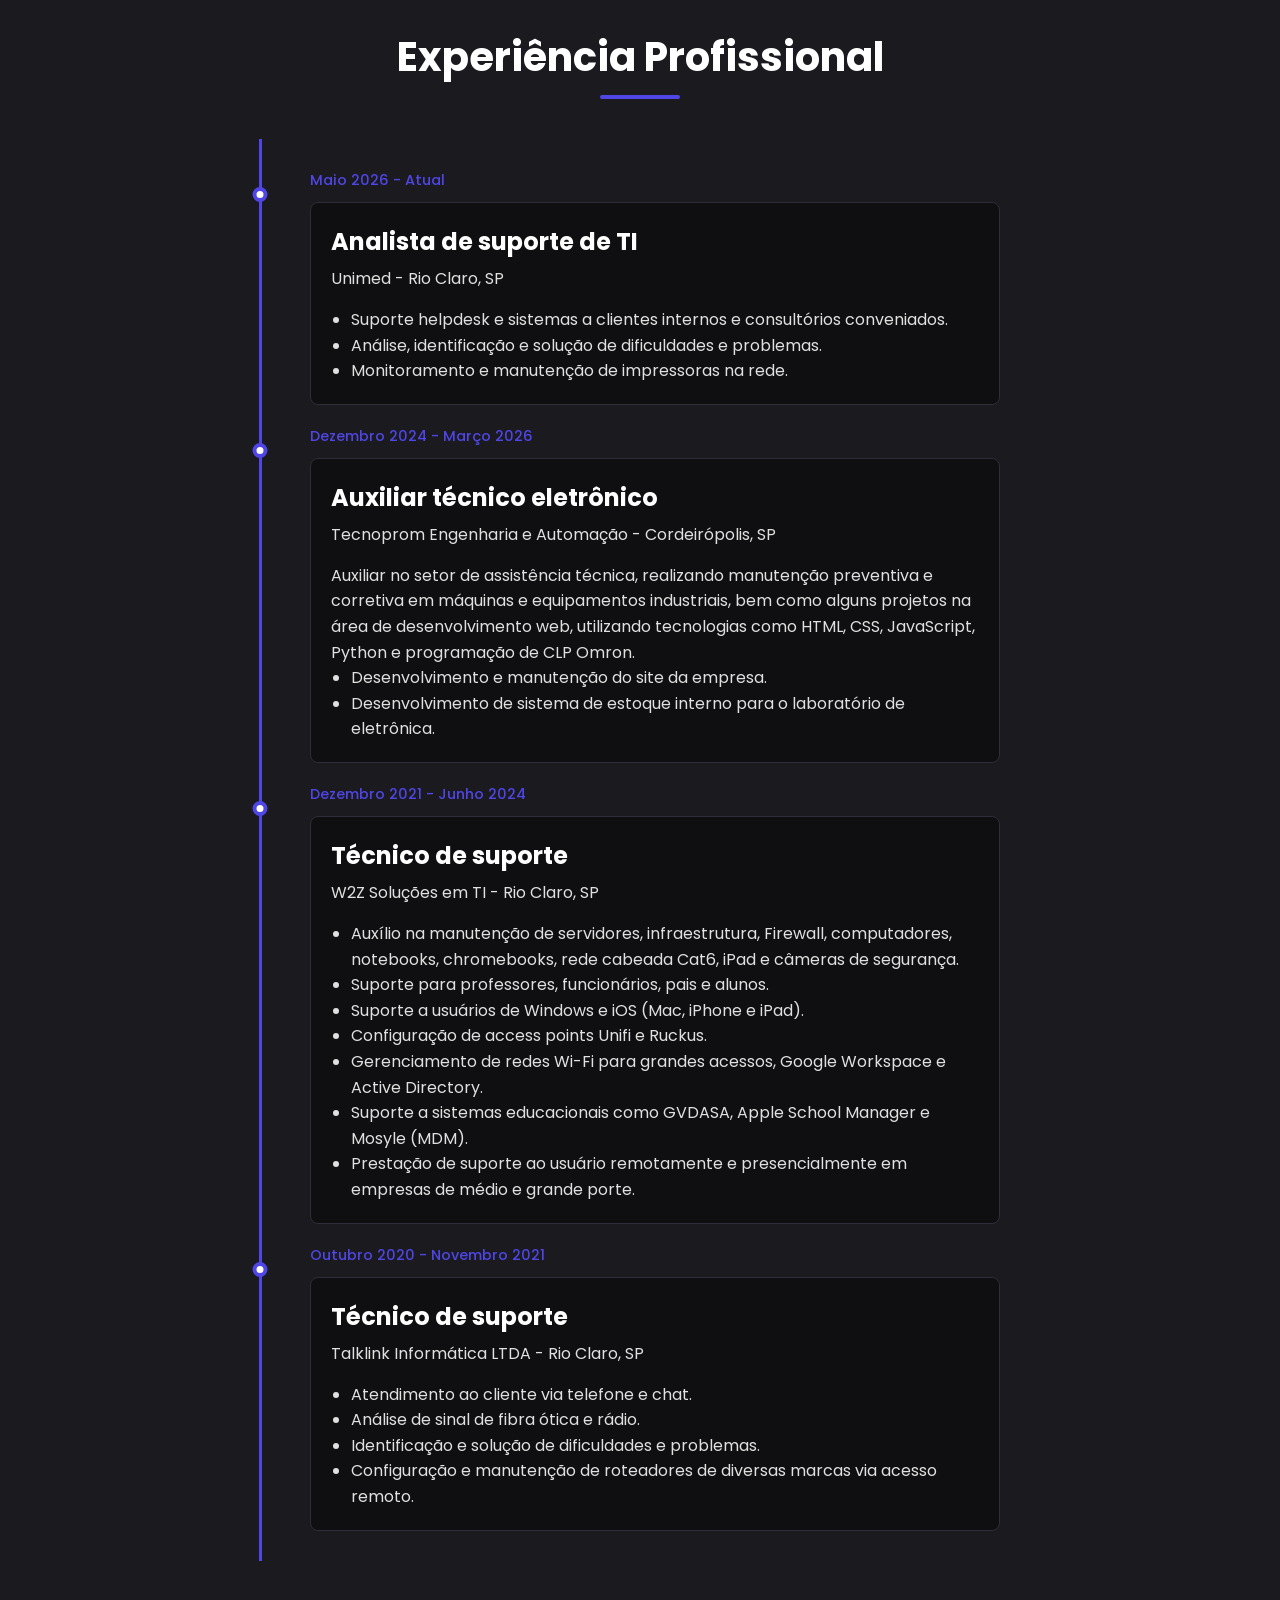
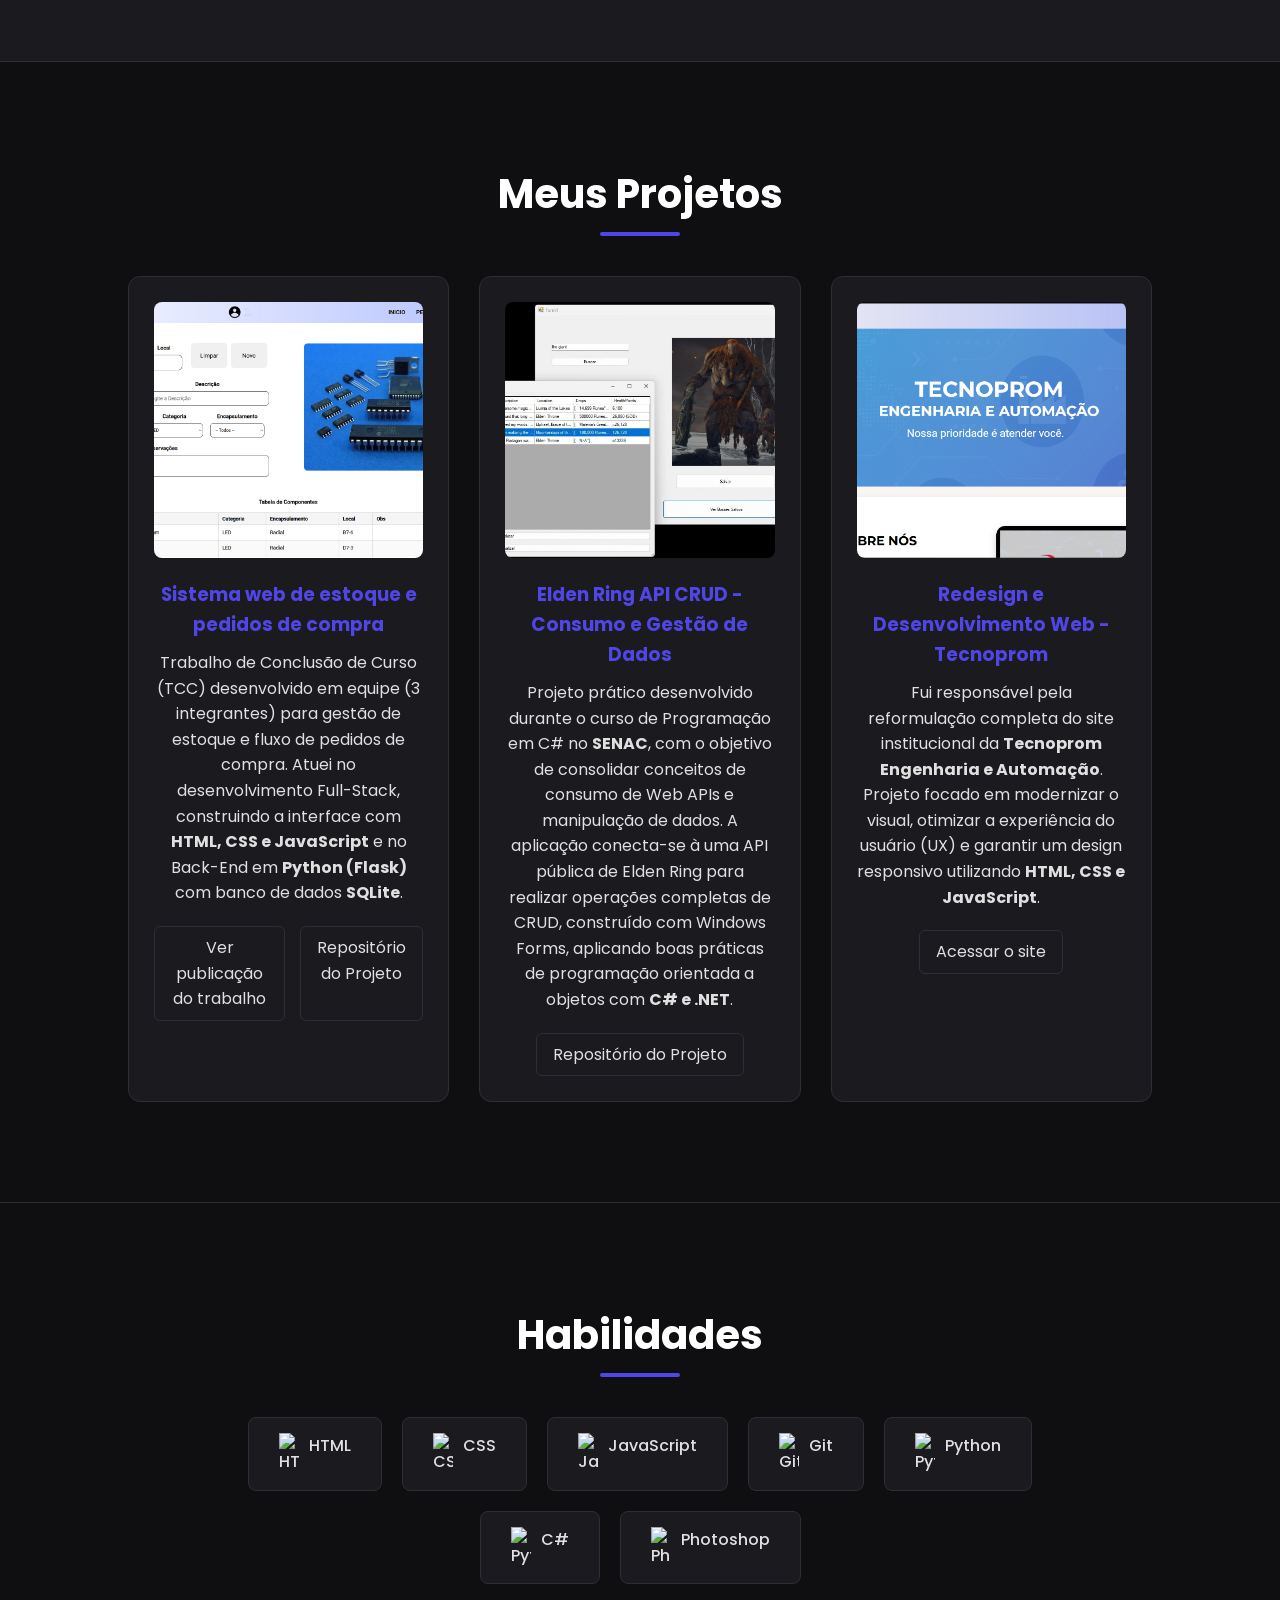
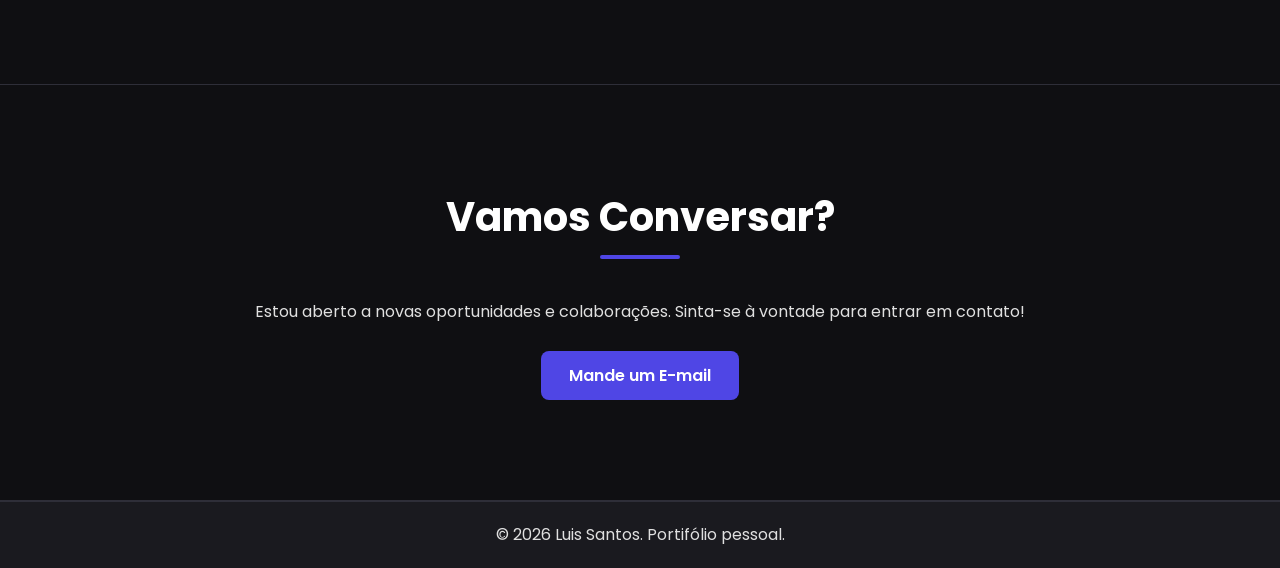
==== commit b1f4b26d: "Adicionado projeto CRUD" ====
--- a/index.html
+++ b/index.html
@@ -4,7 +4,7 @@
 <head>
     <meta charset="UTF-8">
     <meta name="viewport" content="width=device-width, initial-scale=1.0">
-    <title>Portfólio de Luis Santos</title>
+    <title>Luis Santos - Portifolio</title>
     <link rel="icon"
         href="data:image/svg+xml,<svg xmlns='http://www.w3.org/2000/svg' viewBox='0 0 100 100'><rect width='100' height='100' fill='%234f46e5'></rect><text x='50%' y='50%' dominant-baseline='middle' text-anchor='middle' font-size='50' font-family='Poppins, sans-serif' font-weight='600' fill='white'>LS</text></svg>">
     <link rel="stylesheet" href="style.css">
@@ -154,19 +154,6 @@
             <h2>Meus Projetos</h2>
             <div class="projetos-grid">
                 <div class="projeto-card">
-                    <img src="assets/site_tecnoprom.png" alt="Site da empresa Tecnoprom">
-                    <h3>Site da empresa Tecnoprom</h3>
-                    <p>Fui responsável pela reformulação completa do site institucional da
-                        <strong>Tecnoprom Engenharia e Automação</strong>. Projeto focado em modernizar o visual,
-                        otimizar a experiência do usuário (UX) e garantir um design responsivo utilizando
-                        <strong>HTML, CSS e JavaScript</strong>.
-                    </p>
-                    <div class="projeto-links">
-                        <a href="https://tecnoprom.ind.br" target="_blank" class="btn-projeto">Ver Site</a>
-                    </div>
-                </div>
-
-                <div class="projeto-card">
                     <img src="assets/sistema_estoque.png" alt="Sistema de estoque">
                     <h3>Sistema web de estoque e pedidos de compra</h3>
                     <p>Trabalho de Conclusão de Curso (TCC) desenvolvido em equipe (3 integrantes) para gestão de
@@ -176,9 +163,39 @@
                         banco de dados <strong>SQLite</strong>.</p>
                     <div class="projeto-links">
                         <a href="https://courseware.fho.edu.br/repositorio-publico/[base64]?search=luis%20henrique"
-                            target="_blank" class="btn-projeto">Ver projeto TCC</a>
+                            target="_blank" class="btn-projeto">Ver publicação do trabalho</a>
                         <a href="https://github.com/luishcsantos/TCC_Sistema_Estoque" target="_blank"
                             class="btn-projeto">Repositório do Projeto</a>
+                    </div>
+                </div>
+
+                <div class="projeto-card">
+                    <img src="assets/EldenRing-CRUD.jpeg" alt="Elden Ring API CRUD">
+                    <h3>Elden Ring API CRUD - Consumo e Gestão de Dados</h3>
+                    <p>
+                        Projeto prático desenvolvido durante o curso de Programação em C# no <strong>SENAC</strong>, com
+                        o objetivo
+                        de consolidar conceitos de consumo de Web APIs e manipulação de dados.
+                        A aplicação conecta-se à uma API pública de Elden Ring para realizar operações completas de
+                        CRUD, construído com Windows Forms,
+                        aplicando boas práticas de programação orientada a objetos com <strong>C# e .NET</strong>.
+                    </p>
+                    <div class="projeto-links">
+                        <a href="https://github.com/luishcsantos/EldenRingCRUD" target="_blank"
+                            class="btn-projeto">Repositório do Projeto</a>
+                    </div>
+                </div>
+
+                <div class="projeto-card">
+                    <img src="assets/site_tecnoprom.png" alt="Site da empresa Tecnoprom">
+                    <h3>Redesign e Desenvolvimento Web - Tecnoprom</h3>
+                    <p>Fui responsável pela reformulação completa do site institucional da
+                        <strong>Tecnoprom Engenharia e Automação</strong>. Projeto focado em modernizar o visual,
+                        otimizar a experiência do usuário (UX) e garantir um design responsivo utilizando
+                        <strong>HTML, CSS e JavaScript</strong>.
+                    </p>
+                    <div class="projeto-links">
+                        <a href="https://tecnoprom.ind.br" target="_blank" class="btn-projeto">Acessar o site</a>
                     </div>
                 </div>
 
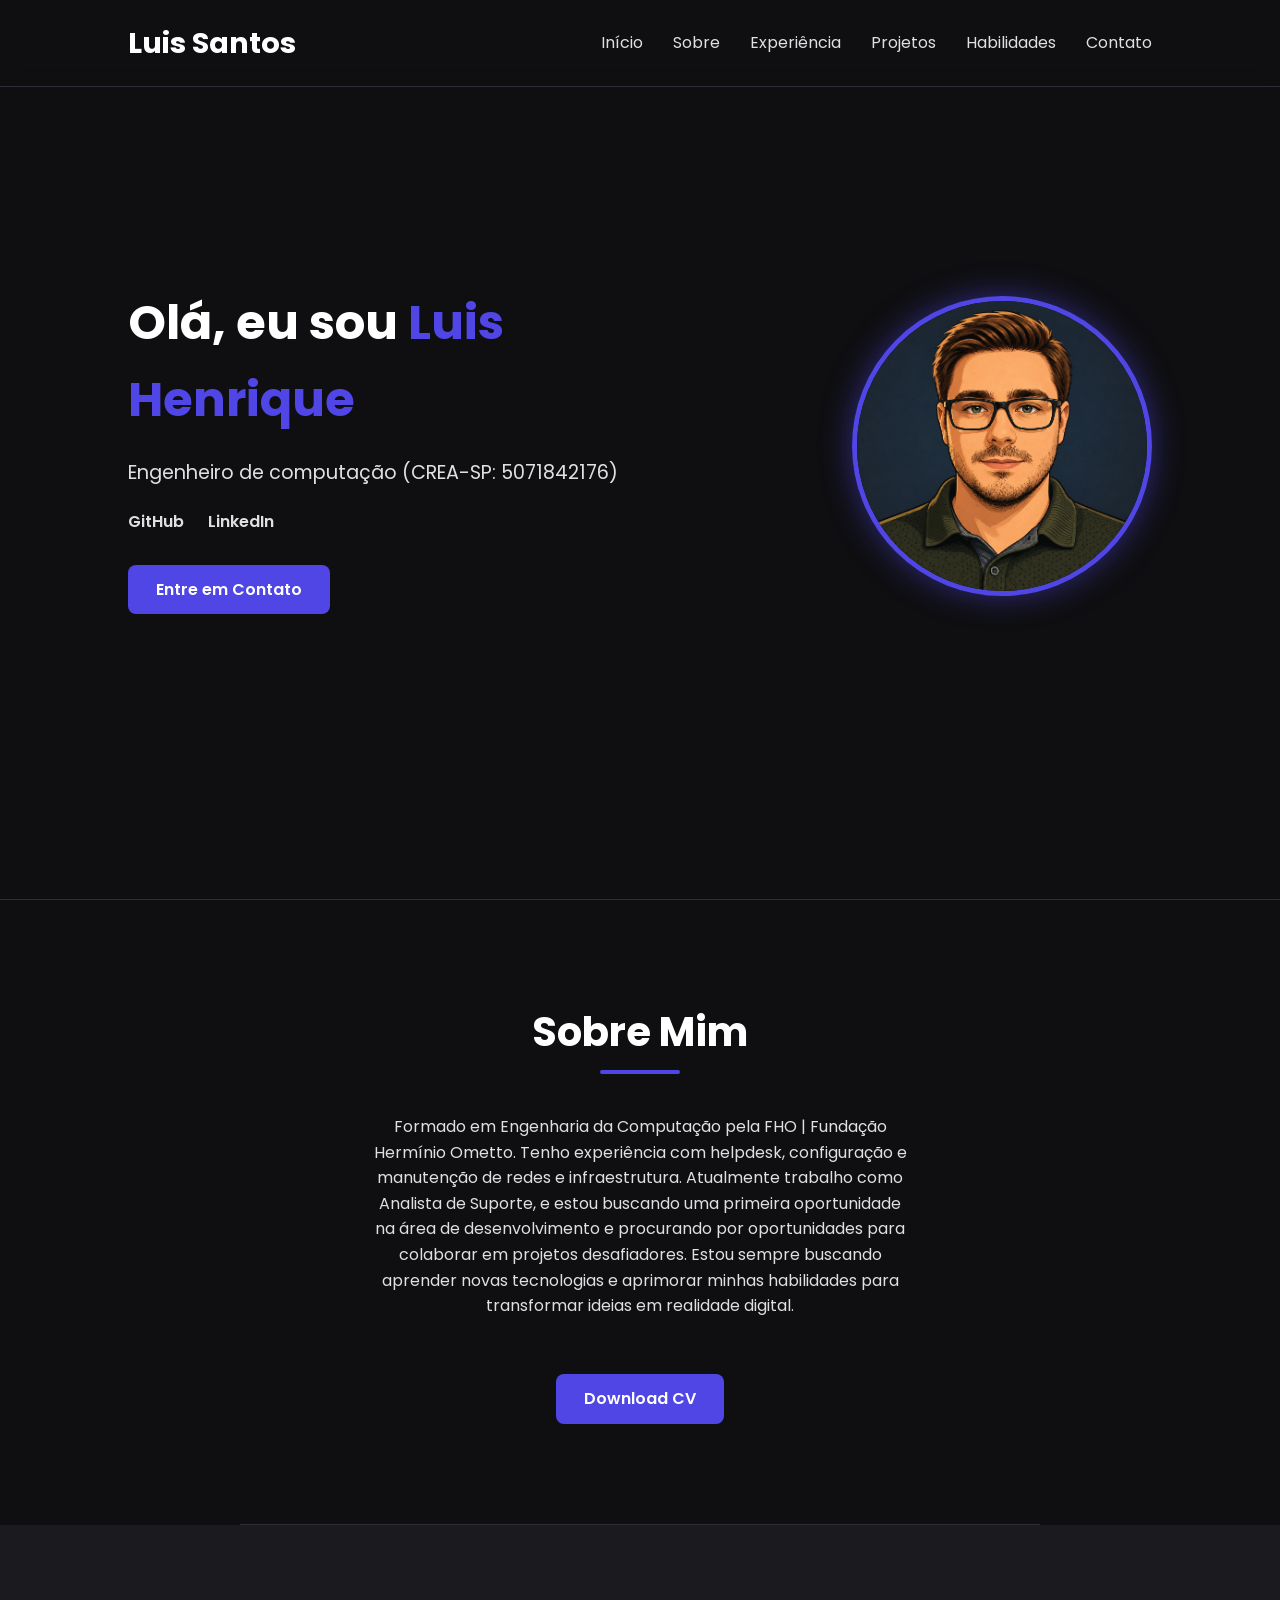
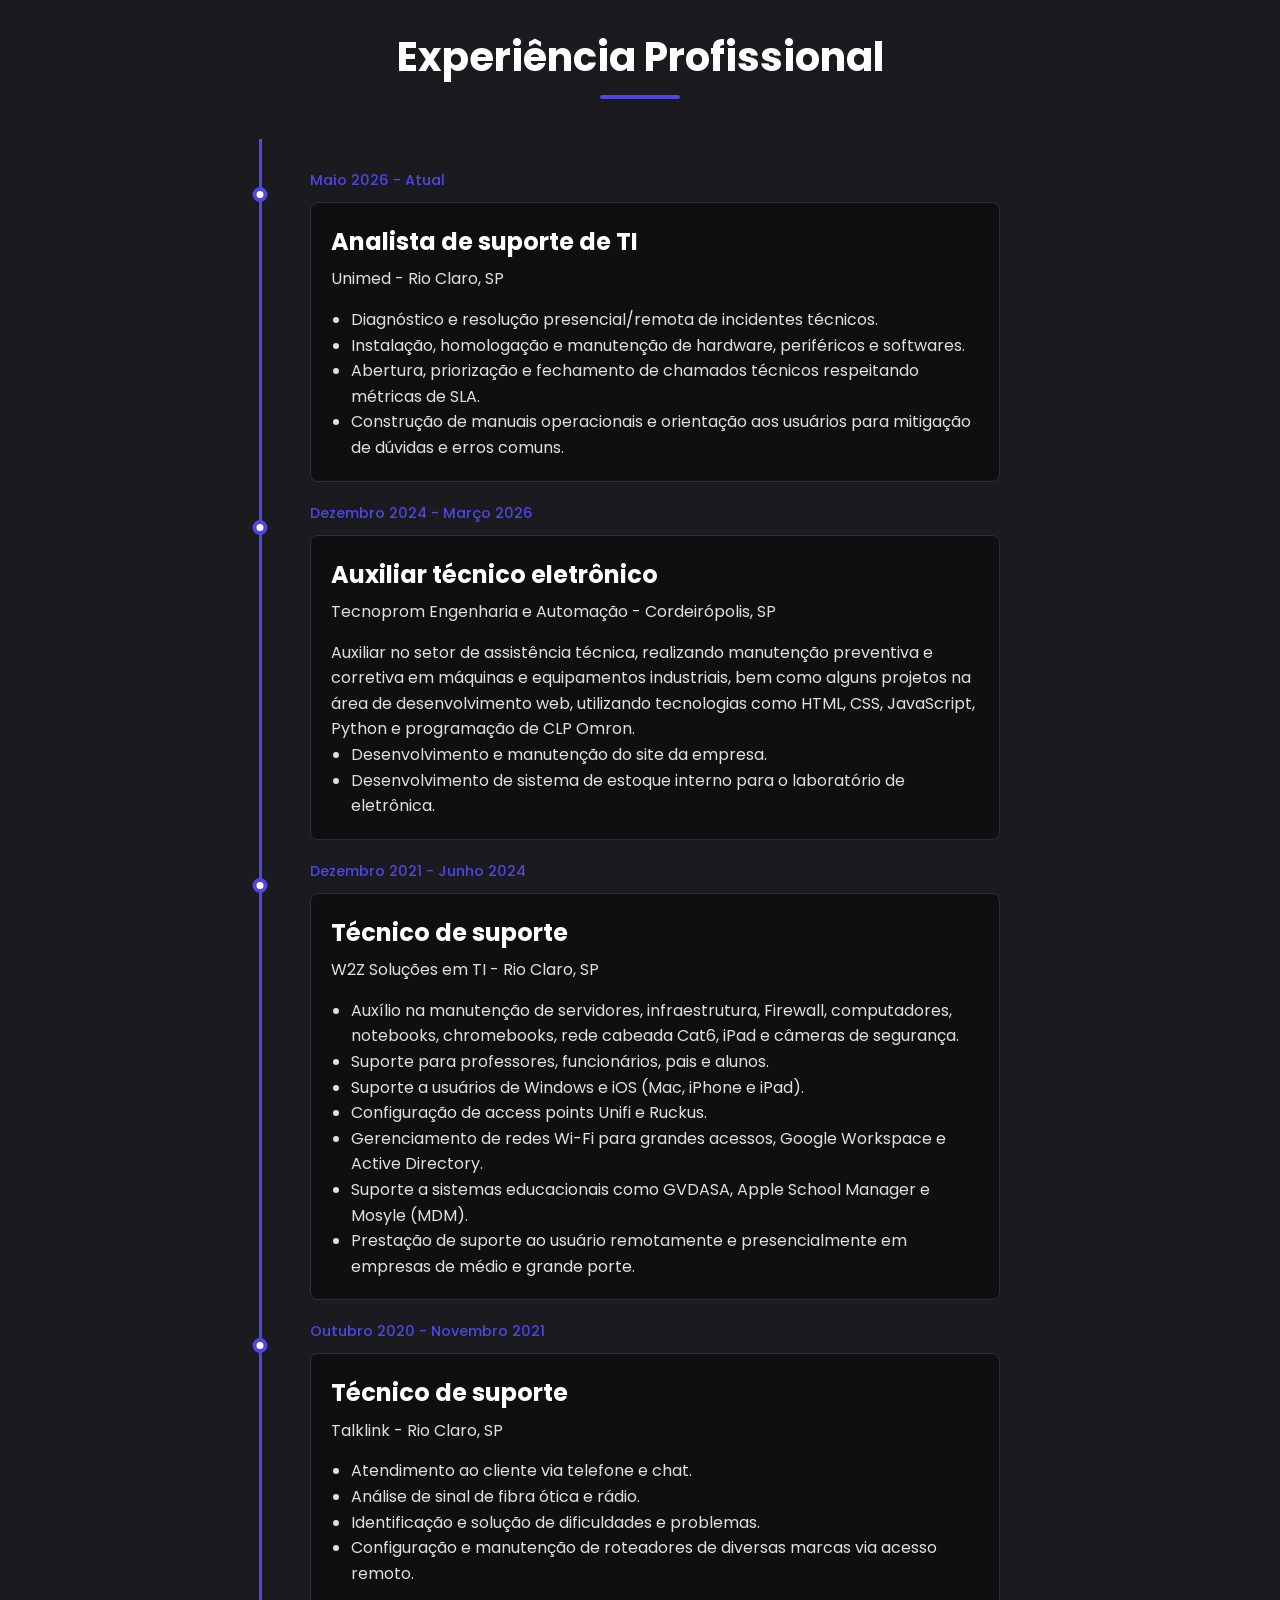
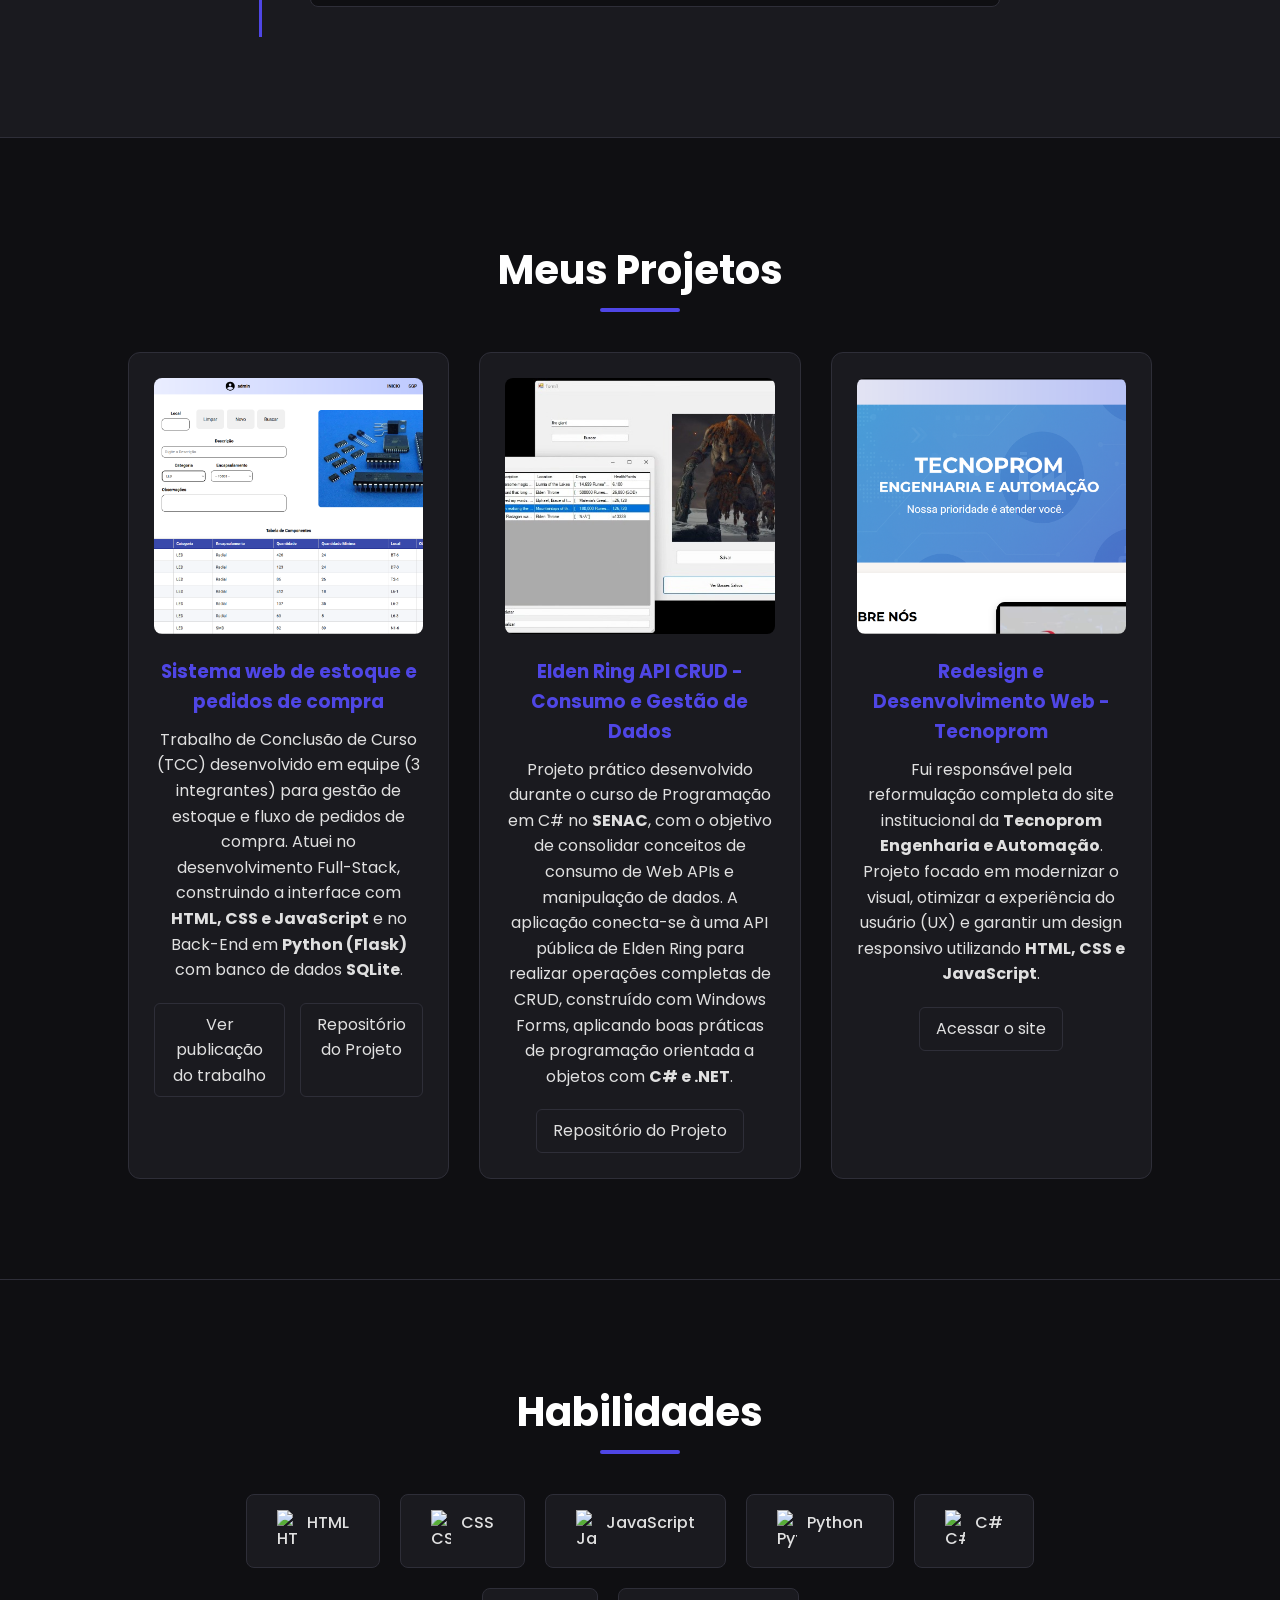
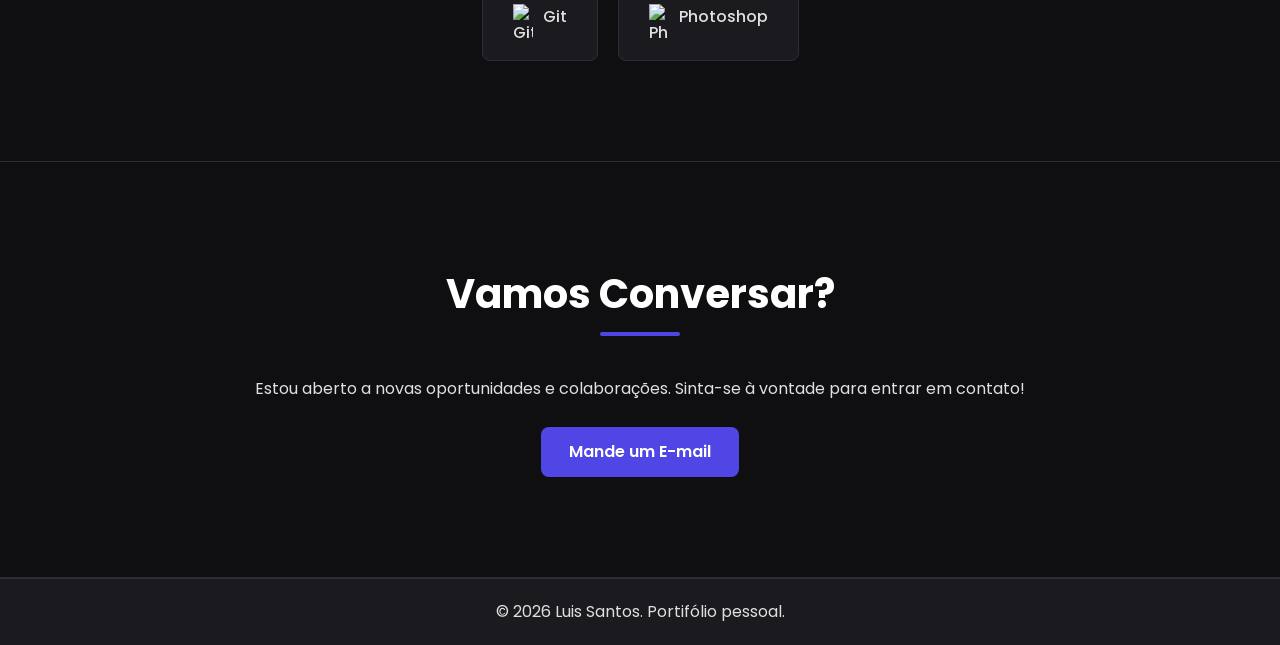
==== commit 6ef5c7dc: "Atualização de descrição experiência" ====
--- a/index.html
+++ b/index.html
@@ -37,7 +37,7 @@
     <main>
         <section id="home" class="hero">
             <div class="hero-text">
-                <h1>Olá, eu sou <span class="highlight">Luis Santos</span></h1>
+                <h1>Olá, eu sou <span class="highlight">Luis Henrique</span></h1>
                 <p>Engenheiro de computação (CREA-SP: 5071842176)</p>
                 <div class="social-links">
                     <a href="https://github.com/luishcsantos" target="_blank">GitHub</a>
@@ -77,9 +77,14 @@
                         <h4>Unimed - Rio Claro, SP</h4>
                         <p>
                         <ul>
-                            <li>Suporte helpdesk e sistemas a clientes internos e consultórios conveniados.</li>
-                            <li>Análise, identificação e solução de dificuldades e problemas.</li>
-                            <li>Monitoramento e manutenção de impressoras na rede.</li>
+                            <li>Diagnóstico e resolução presencial/remota de incidentes
+                                técnicos.</li>
+                            <li>Instalação, homologação e manutenção de hardware,
+                                periféricos e softwares.</li>
+                            <li>Abertura, priorização e fechamento de chamados técnicos
+                                respeitando métricas de SLA.</li>
+                            <li>Construção de manuais operacionais e orientação aos usuários
+                                para mitigação de dúvidas e erros comuns.</li>
                         </ul>
                         </p>
                     </div>
@@ -134,7 +139,7 @@
                     <div class="timeline-date">Outubro 2020 - Novembro 2021</div>
                     <div class="timeline-content">
                         <h3>Técnico de suporte</h3>
-                        <h4>Talklink Informática LTDA - Rio Claro, SP</h4>
+                        <h4>Talklink - Rio Claro, SP</h4>
                         <p>
                         <ul>
                             <li>Atendimento ao cliente via telefone e chat.</li>
@@ -222,19 +227,29 @@
                     JavaScript
                 </div>
                 <div class="habilidade-card">
+                    <img align="left" alt="Python" title="Python" width="30px" style="padding-right: 10px;"
+                        src="https://cdn.jsdelivr.net/gh/devicons/devicon@latest/icons/python/python-original.svg" />
+                    Python
+                </div>
+                <div class="habilidade-card">
+                    <img align="left" alt="C#" title="C#" width="30px" style="padding-right: 10px;"
+                        src="https://cdn.jsdelivr.net/gh/devicons/devicon@latest/icons/csharp/csharp-original.svg" />
+                    C#
+                </div>
+                <!-- <div class="habilidade-card">
+                    <img align="left" alt="PHP" title="PHP" width="30px" style="padding-right: 10px;"
+                        src="https://cdn.jsdelivr.net/gh/devicons/devicon@latest/icons/php/php-original.svg" />
+                    PHP
+                </div>
+                <div class="habilidade-card">
+                    <img align="left" alt="MySQL" title="MySQL" width="30px" style="padding-right: 10px;"
+                        src="https://cdn.jsdelivr.net/gh/devicons/devicon@latest/icons/mysql/mysql-original.svg" />
+                    MySQL
+                </div> -->
+                <div class="habilidade-card">
                     <img align="left" alt="Git" title="Git" width="30px" style="padding-right: 10px;"
                         src="https://cdn.jsdelivr.net/gh/devicons/devicon@latest/icons/git/git-original.svg" />
                     Git
-                </div>
-                <div class="habilidade-card">
-                    <img align="left" alt="Python" title="Python" width="30px" style="padding-right: 10px;"
-                        src="https://cdn.jsdelivr.net/gh/devicons/devicon@latest/icons/python/python-original.svg" />
-                    Python
-                </div>
-                <div class="habilidade-card">
-                    <img align="left" alt="Python" title="Python" width="30px" style="padding-right: 10px;"
-                        src="https://cdn.jsdelivr.net/gh/devicons/devicon@latest/icons/csharp/csharp-original.svg" />
-                    C#
                 </div>
                 <div class="habilidade-card">
                     <img align="left" alt="Photoshop" title="Photoshop" width="30px" style="padding-right: 10px;"
